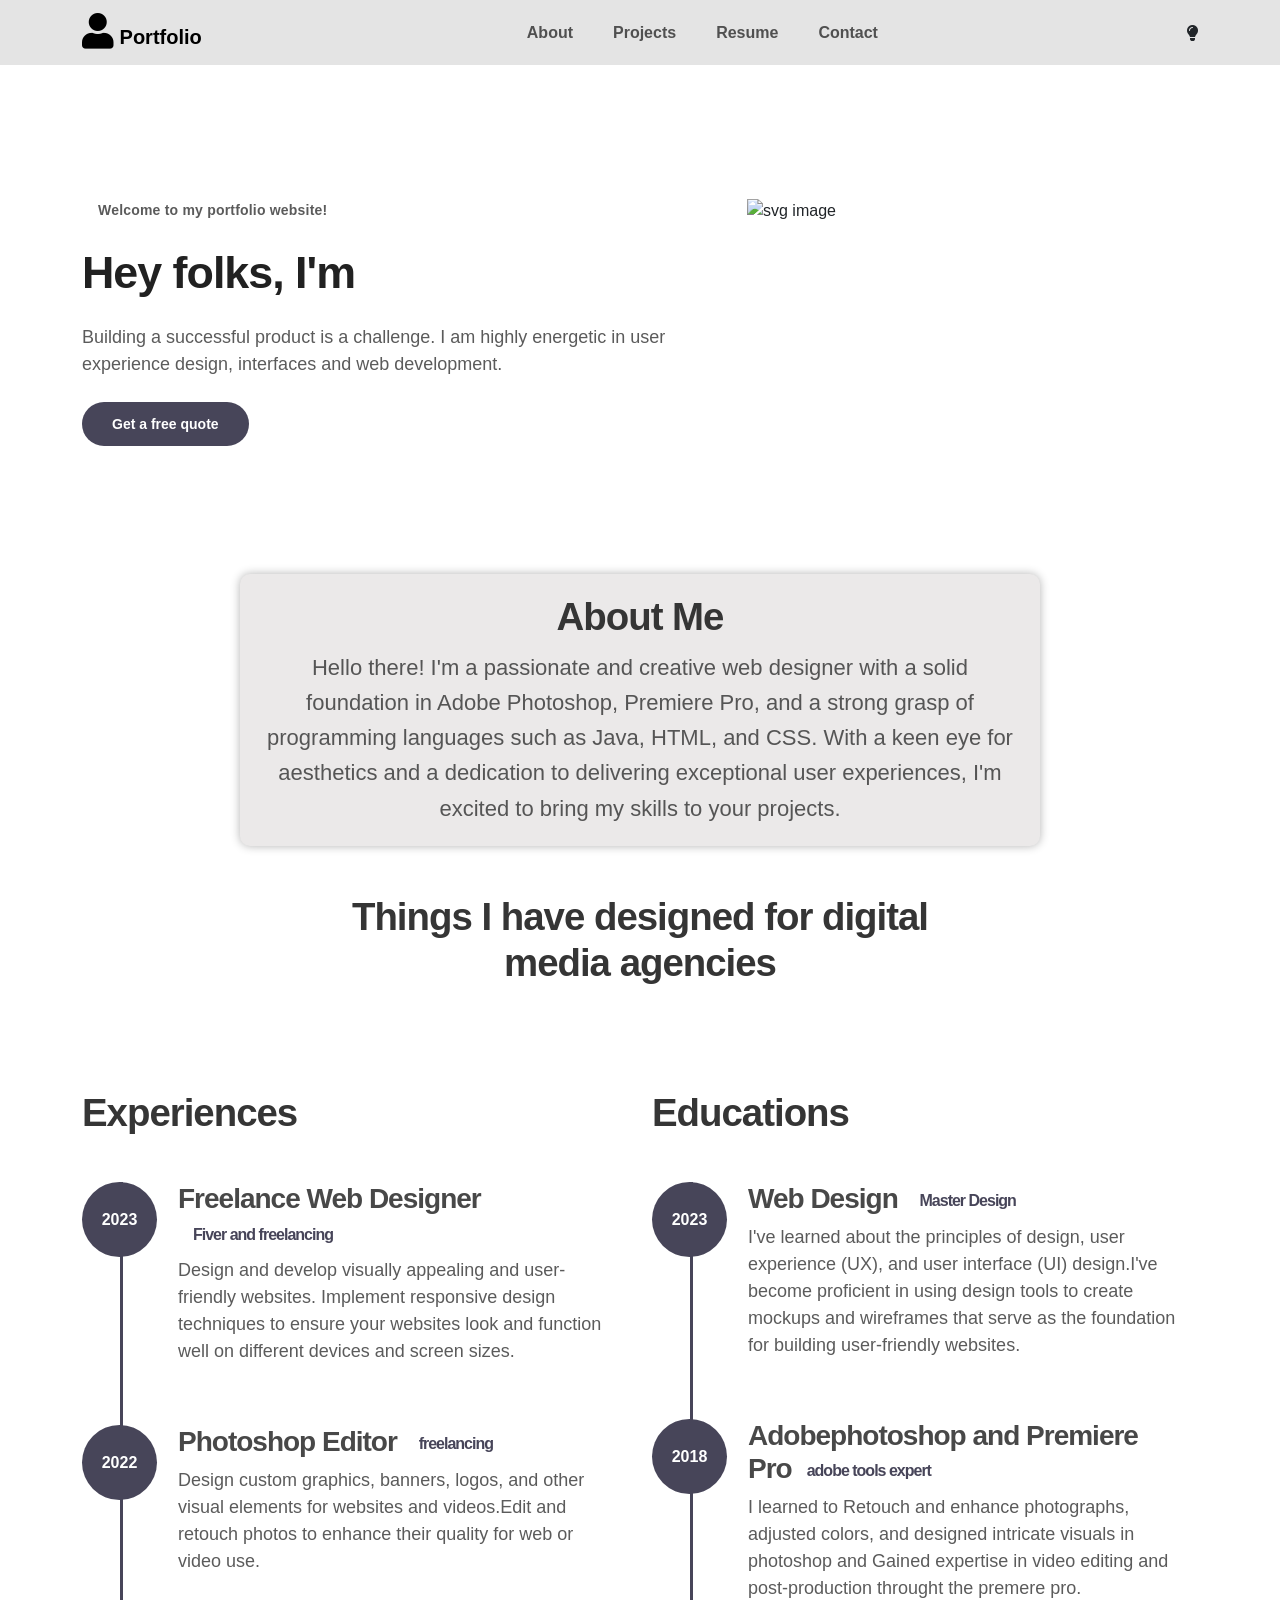
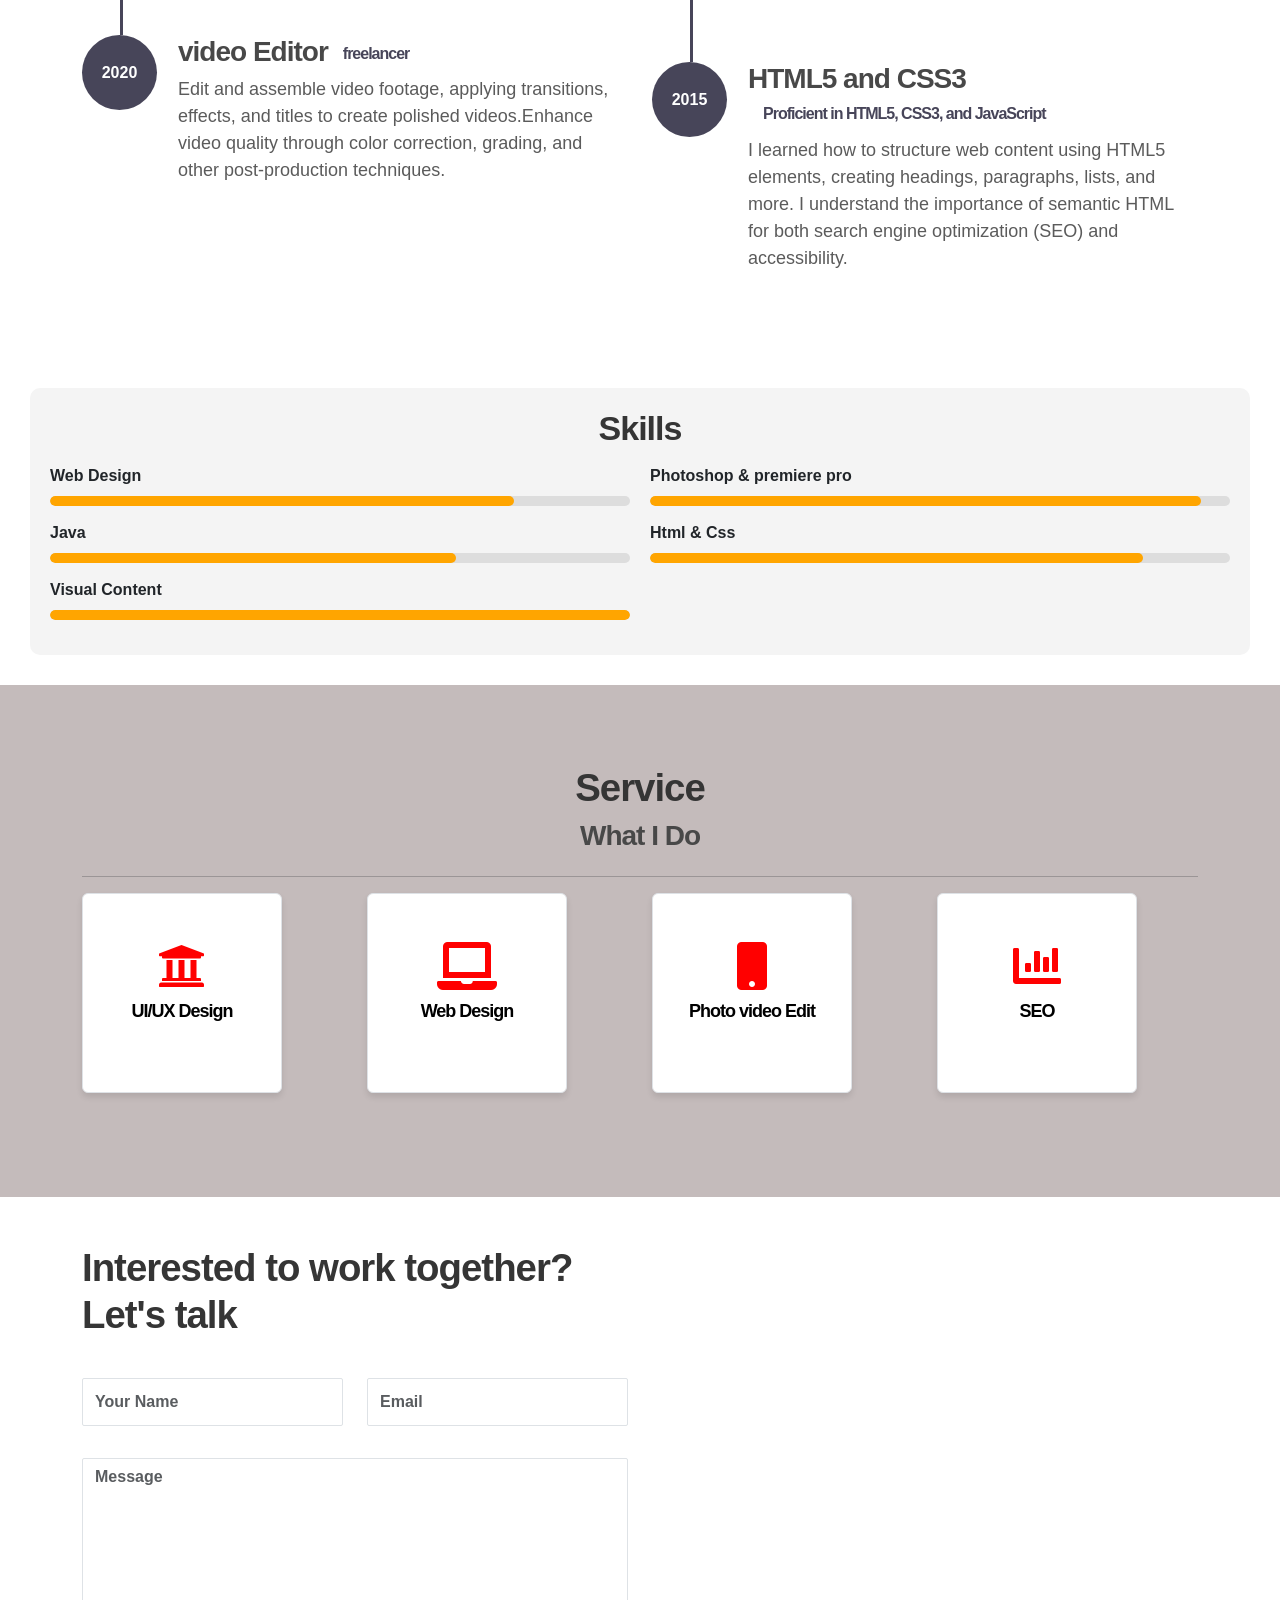
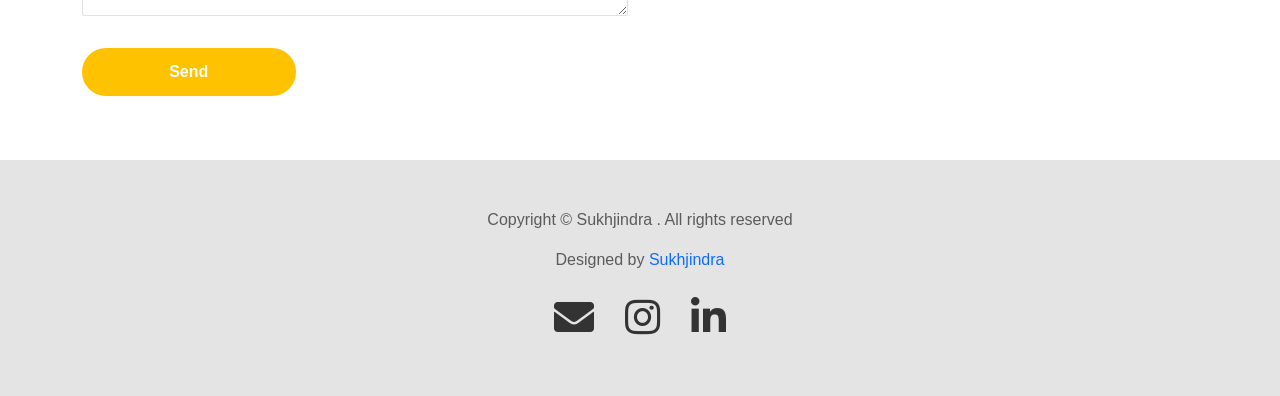
==== index.html @ 7b6224cc "Add files via upload" ====
<!doctype html>
<html lang="en">

<head>
  <meta charset="utf-8">
  <meta name="viewport" content="width=device-width, initial-scale=1, shrink-to-fit=no">
  <meta name="description" content="">
  <meta name="author" content="">

  <title>Portfolio</title>



  <link rel="stylesheet" href="owlcarousel/owl.carousel.min.css">
  <link rel="stylesheet" href="owlcarousel/owl.theme.default.min.css">
  <link rel="stylesheet" href="https://cdn.jsdelivr.net/npm/bootstrap@5.3.0/dist/css/bootstrap.min.css">
  <link rel="stylesheet" href="https://cdnjs.cloudflare.com/ajax/libs/font-awesome/4.7.0/css/font-awesome.min.css">
  <link rel="stylesheet" href="https://cdnjs.cloudflare.com/ajax/libs/font-awesome/5.15.3/css/all.min.css">
  <link rel="stylesheet" href="./css/style.css">
  <style>
    .icons {
      margin-top: 48px;
    }


    @media (max-width: 767px) {
      .nav-tabs {
        flex-direction: column;
      }

      .nav-tabs .nav-item {
        margin-bottom: 0.25rem;
      }

      .nav-tabs .nav-link {
        border: 1px solid transparent;
        border-radius: 0.25rem;
      }

      .nav-tabs .nav-link.active {
        border-color: #dee2e6 #dee2e6 #fff;
      }
    }

    .alert {
      text-align: center;
      background-color: #4CAF50;
      color: white;
      padding: 10px;
      border-radius: 5px;
      margin-top: 10px;
      display: none;
    }


    /*  */
  </style>

</head>

<body>

  <!-- MENU -->
  <nav class="navbar navbar-expand-sm navbar-light">
    <div class="container">
      <a class="navbar-brand" href="index.html"><i class="fa fa-user" style="font-size:36px"></i> Portfolio</a>

      <button class="navbar-toggler" type="button" data-toggle="collapse" data-target="#navbarNav"
        aria-controls="navbarNav" aria-expanded="false" aria-label="Toggle navigation">
        <span class="navbar-toggler-icon"></span>
        <span class="navbar-toggler-icon"></span>
        <span class="navbar-toggler-icon"></span>
      </button>

      <div class="collapse navbar-collapse" id="navbarNav">
        <ul class="navbar-nav mx-auto">
          <li class="nav-item">
            <a href="#about" class="nav-link"><span data-hover="About">About</span></a>
          </li>
          <li class="nav-item">
            <a href="#project" class="nav-link"><span data-hover="Projects">Projects</span></a>
          </li>
          <li class="nav-item">
            <a href="#resume" class="nav-link"><span data-hover="Resume">Resume</span></a>
          </li>
          <li class="nav-item">
            <a href="#contact" class="nav-link"><span data-hover="Contact">Contact</span></a>
          </li>
        </ul>

        <ul class="navbar-nav ml-lg-auto">
          <div class="ml-lg-4">
            <div class="color-mode d-lg-flex justify-content-center align-items-center">
              <i class="fas fa-lightbulb"></i>

            </div>
          </div>
        </ul>
      </div>
    </div>
  </nav>

  <!-- ABOUT -->
  <section class="about full-screen d-lg-flex justify-content-center align-items-center" id="about">
    <div class="container">
      <div class="row">

        <div class="col-lg-7 col-md-12 col-12 d-flex align-items-center">
          <div class="about-text">
            <small class="small-text">Welcome to <span class="mobile-block">my portfolio website!</span></small>
            <h1 class="animated animated-text">
              <span class="mr-2">Hey folks, I'm</span>
              <div class="animated-info">
                <span class="animated-item">SUKHJINDRA</span>
                <span class="animated-item">Web Designer</span>
                <span class="animated-item">UI Specialist</span>
              </div>
            </h1>

            <p>Building a successful product is a challenge. I am highly energetic in user experience design, interfaces
              and web development.</p>

            <div class="custom-btn-group mt-4">
              <!-- <a href="#" class="btn mr-lg-2 custom-btn"><i class='uil uil-file-alt'></i> Download Resume</a> -->
              <a href="#contact" class="btn custom-btn custom-btn-bg custom-btn-link">Get a free quote</a>
            </div>
          </div>
        </div>

        <div class="col-lg-5 col-md-12 col-12">
          <div class="about-image svg">
            <img src="images/undraw/IMG-1705-veed-remove-background.png" class="img-fluid" alt="svg image">
          </div>
        </div>

      </div>
    </div>
  </section>
  <!-- About Me -->

  <body>
    <div class="container-about">
      <div class="about-me">
        <h2>About Me</h2>
        <p>Hello there! I'm a passionate and creative web designer with a solid foundation in Adobe Photoshop, Premiere
          Pro, and a strong grasp of programming languages such as Java, HTML, and CSS. With a keen eye for aesthetics
          and
          a dedication to delivering exceptional user experiences, I'm excited to bring my skills to your projects.</p>
      </div>
    </div>
    <!-- PROJECTS -->
    <section class="project py-5" id="project">
      <div class="container">

        <div class="row">
          <div class="col-lg-11 text-center mx-auto col-12">

            <div class="col-lg-8 mx-auto">
              <h2>Things I have designed for digital media agencies</h2>
            </div>

            <div class="owl-carousel owl-theme">
              <div class="item">
                <div class="project-info">
                  <img src="images/project/project-image01.png" class="img-fluid" alt="project image">
                </div>
              </div>

              <div class="item">
                <div class="project-info">
                  <img src="images/project/project-image02.png" class="img-fluid" alt="project image">
                </div>
              </div>

              <div class="item">
                <div class="project-info">
                  <img src="images/project/project-image03.png" class="img-fluid" alt="project image">
                </div>
              </div>

              <div class="item">
                <div class="project-info">
                  <img src="images/project/project-image04.png" class="img-fluid" alt="project image">
                </div>
              </div>

              <div class="item">
                <div class="project-info">
                  <img src="images/project/project-image05.png" class="img-fluid" alt="project image">
                </div>
              </div>
            </div>

          </div>
        </div>
      </div>
    </section>

    <!-- FEATURES -->
    <section class="resume py-5 d-lg-flex justify-content-center align-items-center" id="resume">
      <div class="container">
        <div class="row">

          <div class="col-lg-6 col-12">
            <h2 class="mb-4">Experiences</h2>

            <div class="timeline">
              <div class="timeline-wrapper">
                <div class="timeline-yr">
                  <span>2023</span>
                </div>
                <div class="timeline-info">
                  <h3><span>Freelance Web Designer</span><small> Fiver and freelancing</small></h3>
                  <p> Design and develop visually appealing and user-friendly websites.
                    Implement responsive design techniques to ensure your websites look and function well on different
                    devices and screen sizes.</p>
                </div>
              </div>

              <div class="timeline-wrapper">
                <div class="timeline-yr">
                  <span>2022</span>
                </div>
                <div class="timeline-info">
                  <h3><span>Photoshop Editor</span> <small> freelancing </small></h3>
                  <p>Design custom graphics, banners, logos, and other visual elements for websites and videos.Edit and
                    retouch photos to enhance their quality for web or video use.</p>
                </div>
              </div>

              <div class="timeline-wrapper">
                <div class="timeline-yr">
                  <span>2020</span>
                </div>
                <div class="timeline-info">
                  <h3><span>video Editor</span><small>freelancer </small></h3>
                  <p>Edit and assemble video footage, applying transitions, effects, and titles to create polished
                    videos.Enhance video quality through color correction, grading, and other post-production
                    techniques.</p>
                </div>
              </div>



            </div>
          </div>

          <div class="col-lg-6 col-12">
            <h2 class="mb-4 mobile-mt-2">Educations</h2>

            <div class="timeline">
              <div class="timeline-wrapper">
                <div class="timeline-yr">
                  <span>2023</span>
                </div>
                <div class="timeline-info">
                  <h3><span>Web Design </span><small>Master Design</small></h3>
                  <p>I've learned about the principles of design, user experience (UX), and user interface (UI)
                    design.I've become proficient in using design tools to create mockups and wireframes that serve as
                    the foundation for building user-friendly websites.</p>
                </div>
              </div>

              <div class="timeline-wrapper">
                <div class="timeline-yr">
                  <span>2018</span>
                </div>
                <div class="timeline-info">
                  <h3><span>Adobephotoshop and Premiere Pro</span><small>adobe tools expert</small></h3>
                  <p>I learned to Retouch and enhance
                    photographs, adjusted colors, and designed intricate visuals in photoshop and Gained expertise in
                    video editing and post-production throught the premere pro.
                  </p>
                </div>
              </div>

              <div class="timeline-wrapper">
                <div class="timeline-yr">
                  <span>2015</span>
                </div>
                <div class="timeline-info">
                  <h3><span>HTML5 and CSS3</span><small>Proficient in HTML5, CSS3, and JavaScript</small></h3>
                  <p> I learned how to structure web content using HTML5 elements, creating headings, paragraphs,
                    lists, and more. I understand the importance of semantic HTML for both search engine optimization
                    (SEO) and accessibility.</p>
                </div>
              </div>

            </div>
          </div>

        </div>
      </div>
    </section>
    <!-- Skills -->
    <section class="skills-section">
      <h2>Skills</h2>
      <ul class="skills-list">
        <li>
          <span class="skill-title">Web Design</span>
          <div class="progress-bar">
            <div class="progress-fill" style="width: 80%;"></div>
          </div>
        </li>
        <li>
          <span class="skill-title">Photoshop & premiere pro</span>
          <div class="progress-bar">
            <div class="progress-fill" style="width: 95%;"></div>
          </div>
        </li>
        <li>
          <span class="skill-title">Java </span>
          <div class="progress-bar">
            <div class="progress-fill" style="width: 70%;"></div>
          </div>
        </li>
        <li>
          <span class="skill-title">Html & Css </span>
          <div class="progress-bar">
            <div class="progress-fill" style="width: 85%;"></div>
          </div>
        </li>
        <li>
          <span class="skill-title">Visual Content</span>
          <div class="progress-bar">
            <div class="progress-fill" style="width: 100%;"></div>
          </div>
        </li>
      </ul>
    </section>

    <!-- Tab things -->

    <section id="service" class="section">
      <div class="container text-center">
        <h2 class="subtitle">Service</h2>
        <h3 class="section-title mb-4">What I Do</h3>
        <hr style="font-weight: bold;">

        <div class="row">
          <div class="col-sm-6 col-md-3 mb-4">
            <div class="custom-card card border">
              <div class="card-body">
                <i class="fa fa-bank icons" style="font-size:48px;color:red"></i>
                <h5>UI/UX Design</h5>
              </div>
            </div>
          </div>
          <div class="col-sm-6 col-md-3 mb-4">
            <div class="custom-card card border">
              <div class="card-body">
                <i class="fa fa-laptop icons" style="font-size:48px;color:red"></i>
                <h5>Web Design</h5>
              </div>
            </div>
          </div>
          <div class="col-sm-6 col-md-3 mb-4">
            <div class="custom-card card border">
              <div class="card-body">
                <i class="fa fa-mobile icons" style="font-size:48px;color:red"></i>
                <h5>Photo video Edit</h5>
              </div>
            </div>
          </div>
          <div class="col-sm-6 col-md-3 mb-4">
            <div class="custom-card card border">
              <div class="card-body">
                <i class="fa fa-bar-chart icons" style="font-size:48px;color:red"></i>
                <h5>SEO</h5>
              </div>
            </div>
          </div>
        </div>
      </div>
    </section>
    <!-- CONTACT -->
    <section class="contact py-5" id="contact">
      <div class="container">
        <div class="row">



          <div class="col-lg-6 col-12">
            <div class="contact-form">
              <h2 class="mb-4">Interested to work together? Let's talk</h2>
              <form action="" method="get">
                <div class="row">
                  <div class="col-lg-6 col-12">
                    <input type="text" class="form-control" name="name" placeholder="Your Name" required>
                  </div>

                  <div class="col-lg-6 col-12">
                    <input type="email" class="form-control" name="email" placeholder="Email" required>
                  </div>

                  <div class="col-12">
                    <textarea name="message" rows="6" class="form-control" placeholder="Message" minlength="100"
                      required></textarea>
                  </div>

                  <div class="ml-lg-auto col-lg-5 col-12">
                    <input type="submit" class="form-control submit-btn" value="Send" id="SendButton">
                  </div>
                </div>
              </form>
            </div>
            <div class="col-12">
              <div class="alert" id="successAlert" style="display: none;">Your message has been sent successfully.</div>
            </div>
          </div>
    </section>

    <!-- FOOTER -->
    <footer class="footer py-5">
      <div class="container">
        <div class="row">

          <div class="col-lg-12 col-12">
            <p class="copyright-text text-center">Copyright &copy; Sukhjindra . All rights reserved</p>
            <p class="copyright-text text-center">Designed by <a rel="nofollow"
                href="https://www.instagram.com/am_sukhi_/">Sukhjindra</a></p>
          </div>
          <div class="social-icons text-center">
            <a href="mailto:sukhjindrasinghind89@gmail.com" target="_blank"><i class="fas fa-envelope"></i></a>
            <a href="https://www.instagram.com/your-instagram-link" target="_blank"><i class="fab fa-instagram"></i></a>
            <a href="https://www.linkedin.com/login" target="_blank"><i class="fab fa-linkedin-in"></i></a>
          </div>

        </div>
      </div>
    </footer>





    <script>
      const sendButton = document.getElementById('sendButton');
      const contactForm = document.getElementById('contactForm');
      const nameInput = document.getElementById('nameInput');
      const emailInput = document.getElementById('emailInput');
      const messageInput = document.getElementById('messageInput');

      sendButton.addEventListener('click', function (event) {
        if (!nameInput.value || !emailInput.value || !messageInput.value) {
          event.preventDefault(); // Prevent form submission
          alert('Please fill in all required fields.');
        } else {
          successAlert.style.display = 'block';
          alert('Your message has been sent successfully.');
        }
      });
    </script>

    <script src="js/popper.min.js"></script>
    <script src="https://cdnjs.cloudflare.com/ajax/libs/jquery/3.7.0/jquery.min.js"
      integrity="sha512-3gJwYpMe3QewGELv8k/BX9vcqhryRdzRMxVfq6ngyWXwo03GFEzjsUm8Q7RZcHPHksttq7/GFoxjCVUjkjvPdw=="
      crossorigin="anonymous" referrerpolicy="no-referrer"></script>
    <script src="https://cdnjs.cloudflare.com/ajax/libs/popper.js/1.16.0/umd/popper.min.js"></script>
    <script src="https://cdnjs.cloudflare.com/ajax/libs/bootstrap/5.3.1/js/bootstrap.min.js"
      integrity="sha512-fHY2UiQlipUq0dEabSM4s+phmn+bcxSYzXP4vAXItBvBHU7zAM/mkhCZjtBEIJexhOMzZbgFlPLuErlJF2b+0g=="
      crossorigin="anonymous" referrerpolicy="no-referrer"></script>
    <script src="js/Headroom.js"></script>

    <script src="js/jQuery.headroom.js"></script>
    <script src="js/owl.carousel.min.js"></script>
    <script src="https://cdnjs.cloudflare.com/ajax/libs/OwlCarousel2/2.3.4/owl.carousel.min.js"
      integrity="sha512-bPs7Ae6pVvhOSiIcyUClR7/q2OAsRiovw4vAkX+zJbw3ShAeeqezq50RIIcIURq7Oa20rW2n2q+fyXBNcU9lrw=="
      crossorigin="anonymous" referrerpolicy="no-referrer"></script>
    <script src="js/smoothscroll.js"></script>
    <script src="js/custom.js"></script>


    </script>
  </body>

</html>
---- css/style.css ----
body {
  font-family: "Maven Pro", sans-serif;
  padding-top: 70px;
}
.navbar {
  background-color: rgb(228, 228, 228);
}
.full-screen {
  padding: 8rem 0;
}

.small-text {
  color: #5b5b5b;
  font-size: 14px;
  font-weight: bold;
  padding: 8px 16px;
  border-radius: 50px;
  letter-spacing: 0.2px;
}

ul {
  margin: 0;
  padding: 0;
}
ul li {
  list-style: none;
}

a {
  font-weight: normal;
  text-decoration: none !important;
  transition: all 0.4s ease;
}
a:hover {
  color: #ffc200 !important;
}

.navbar-brand .uil {
  font-size: 40px;
}

p {
  font-size: 18px;
  font-weight: 300;
  line-height: 1.5;
  color: #5b5b5b;
}

h1,
h2,
h3,
h4,
h5,
h6 {
  font-weight: bold;
  letter-spacing: -1px;
}

h1 {
  color: #212121;
  font-size: 2.8em;
  margin: 24px 0;
}

h2 {
  color: #353535;
  font-size: 2.4em;
  font-weight: bold;
}

h3 {
  color: #484848;
}

h3,
b,
strong {
  font-weight: bold;
}

.custom-btn {
  background: #eee;
  color: #5b5b5b;
  font-weight: bold;
  border-radius: 50px;
  padding: 13px 29px;
  font-size: 14px;
  line-height: normal;
  overflow: hidden;
  transition: all 0.4s ease;
}
.custom-btn:hover {
  color: #ffc200;
}
.custom-btn.custom-btn-bg {
  background: #474559;
  color: #ffffff;
}
.custom-btn.custom-btn-bg:hover {
  background: #ffc200;
  color: #ffffff !important;
}

.animated {
  position: relative;
}

.animated-info {
  display: inline-block;
  vertical-align: top;
  margin-top: 5px;
  min-width: 260px;
  position: relative;
}

.animated-item {
  color: #ffc200;
}

.animated-item {
  font-size: 38px;
  line-height: inherit;
  display: block;
  opacity: 0;
  overflow: hidden;
  position: absolute;
  top: 0;
  right: 0;
  left: 0;
  animation: BottomTotop 6s linear infinite 0s;
}
.animated-item:nth-child(2n + 2) {
  animation-delay: 2s;
}
.animated-item:nth-child(3n + 3) {
  animation-delay: 4s;
}

@keyframes BottomTotop {
  0% {
    opacity: 0;
  }
  5% {
    opacity: 0;
    transform: translateY(5px);
  }
  10% {
    opacity: 1;
    transform: translateY(0px);
  }
  25% {
    opacity: 1;
    transform: translateY(0px);
  }
  30% {
    opacity: 0;
    transform: translateY(5px);
  }
  80% {
    opacity: 0;
  }
  100% {
    opacity: 0;
  }
}
.navbar {
  position: fixed;
  top: 0;
  right: 0;
  left: 0;
  z-index: 999999;
  will-change: transform;
  transition: transform 200ms linear;
}
.navbar[class*="-unpinned"] {
  transform: translate(0, -150%);
}
.navbar[class*="-pinned"] {
  transform: translate(0, 0);
}
.navbar[class*="headroom--not-top"] {
  background: #ffffff;
  border-bottom: 1px solid #f0f0f0;
  padding-top: 0;
  padding-bottom: 0;
}

.navbar-brand {
  font-weight: bold;
}

.navbar-expand-sm .navbar-nav .nav-link {
  padding: 0 20px;
}

.nav-link {
  font-weight: bold;
  font-size: 16px;
  overflow: hidden;
}
.nav-link span {
  position: relative;
  display: inline-block;
  transition: transform 0.3s;
}
.nav-link span:before {
  position: absolute;
  top: 100%;
  content: attr(data-hover);
  transform: translate3d(0, 0, 0);
}

.navbar-light .navbar-nav .nav-link:focus,
.navbar-light .navbar-nav .nav-link:hover {
  color: #ffc200;
  font-weight: bold;
}
.navbar-light .navbar-nav .nav-link:focus span,
.navbar-light .navbar-nav .nav-link:hover span {
  transform: translateY(-100%);
}

.navbar-light .navbar-toggler-icon {
  background: none;
}

.navbar-toggler {
  border: 0;
  padding: 0;
  width: 32px;
  height: 32px;
  line-height: 32px;
  outline: none;
  cursor: pointer;
  margin-right: 10px;
}
.navbar-toggler:focus {
  outline: none;
}
.navbar-toggler[aria-expanded="true"] .navbar-toggler-icon:first-child {
  transform: rotate(45deg);
  top: 6px;
}
.navbar-toggler[aria-expanded="true"] .navbar-toggler-icon:nth-child(2) {
  display: none;
}
.navbar-toggler[aria-expanded="true"] .navbar-toggler-icon:last-child {
  transform: rotate(-45deg);
  bottom: 1px;
}
.navbar-toggler .navbar-toggler-icon {
  background: #212121;
  display: block;
  width: 100%;
  height: 2px;
  margin: 5px 0;
  transition: all 0.4s ease;
  position: relative;
}

.copyright-text {
  font-size: 16px;
  font-weight: normal;
  display: block;
}

.color-mode {
  font-weight: bold;
  cursor: pointer;
}

.color-mode-icon {
  position: relative;
  right: 6px;
}
.color-mode-icon:after {
  font-family: "unicons";
  content: "\ea9f";
  font-size: 30px;
  font-weight: 300;
  font-style: normal;
}
.color-mode-icon.active:after {
  font-family: "unicons";
  content: "\eb65";
  font-size: 30px;
  color: #ffffff;
}

.dark-mode {
  background: #0c0c0d;
}
.dark-mode .navbar-light .navbar-nav .nav-link {
  color: rgba(255, 255, 255, 0.8);
}
.dark-mode .navbar-light .navbar-nav .nav-link:hover {
  color: #ffc200;
}
.dark-mode .navbar[class*="headroom--not-top"] {
  background: #0c0c0d;
  border-bottom: 1px solid #1f1f1f;
}
.dark-mode .small-text {
  background: #0d0c15;
  color: #ffffff;
}
.dark-mode .feature-card .uil,
.dark-mode .navbar-light .navbar-brand,
.dark-mode h1,
.dark-mode h2,
.dark-mode h3,
.dark-mode h4,
.dark-mode h5,
.dark-mode h6,
.dark-mode .color-mode {
  color: #ffffff;
}
.dark-mode .owl-carousel .owl-nav button.owl-next,
.dark-mode .owl-carousel .owl-nav button.owl-prev,
.dark-mode .owl-carousel button.owl-dot {
  color: #ffffff;
}

.timeline-wrapper {
  position: relative;
  padding: 22px 0;
}
.timeline-wrapper:last-child:before {
  height: 0;
}
.timeline-wrapper:before {
  content: "";
  background: #474559;
  width: 3px;
  height: 100%;
  position: absolute;
  left: 38px;
}

.timeline-yr {
  background: #474559;
  border-radius: 100%;
  position: absolute;
  width: 75px;
  height: 75px;
  line-height: 75px;
  text-align: center;
}
.timeline-yr:hover {
  background-color: rgb(233, 151, 0);
  transition: opacity 0.3s ease-in-out;
}
.timeline-yr span {
  color: #ffffff;
  font-size: 16px;
  font-weight: bold;
  display: block;
  line-height: 75px;
}

.timeline-info {
  display: inline-block;
  vertical-align: top;
  max-width: 432px;
  margin-left: 6em;
}
.timeline-info small {
  color: #474559;
  font-size: 16px;
  font-weight: bold;
  display: inline-block;
  vertical-align: middle;
  margin-left: 15px;
}

.owl-carousel .owl-nav span {
  display: none;
}
.owl-carousel .owl-nav .owl-prev:before,
.owl-carousel .owl-nav .owl-next:before {
  background: none;
  padding: 0;
  display: block;
  position: absolute;
  top: 50%;
  transform: translate(0, -50%);
  font-family: "unicons";
  font-size: 100px;
  line-height: normal;
}
.owl-carousel .owl-nav .owl-prev:before {
  content: "\e833";
  left: -45px;
}
.owl-carousel .owl-nav .owl-next:before {
  content: "\e836";
  right: -45px;
}

.owl-theme .owl-nav [class*="owl-"] {
  background: none;
  border-radius: 0;
  margin: 0;
  padding: 0;
  font-size: inherit;
}
.owl-theme .owl-nav [class*="owl-"]:hover {
  color: #ffc200;
}
.owl-theme .owl-dots .owl-dot {
  outline: none;
}
.owl-theme .owl-dots .owl-dot span {
  width: 8px;
  height: 8px;
}
.owl-theme .owl-dots .owl-dot.active span,
.owl-theme .owl-dots .owl-dot:hover span {
  background: #5b5b5b;
}

.google-map iframe {
  width: 100%;
}

.contact-form {
  position: relative;
}
.container-about {
  display: flex;
  justify-content: center;
  align-items: center;
  height: 100%;
}

.about-me {
  background-color: rgb(235, 233, 233);
  padding: 20px;
  border-radius: 10px;
  box-shadow: 0 0 10px rgba(0, 0, 0, 0.3);
  transition: transform 0.3s, box-shadow 0.3s;
  position: relative;
  text-align: center;
  max-width: 800px;
  width: 100%;
  box-sizing: border-box;
}

.about-me h2 {
  margin-top: 0;
}

.about-me p {
  margin: 10px 0 0;
  font-size: 22px;
  line-height: 1.6;
  color: #555;
}

.about-me:hover {
  transform: translateZ(10px);
  box-shadow: 0 0 20px rgba(0, 0, 0, 0.5);
}
.contact-form .form-control {
  background: transparent;
  border-radius: 2px;
  outline: none;
  box-shadow: none;
  font-weight: bold;
  margin: 16px 0;
}
.contact-form .form-control:not(textarea) {
  height: 48px;
}
.contact-form .form-control:hover,
.contact-form .form-control:focus {
  border-color: #ffc200;
}
.contact-form .submit-btn {
  background: #ffc200;
  border-radius: 50px;
  color: #ffffff;
  font-weight: bold;
  border: 0;
  cursor: pointer;
  transition: all 0.4s ease;
}
.contact-form .submit-btn:hover {
  background: #474559;
}

.contact-info {
  background: #474559;
  border-radius: 0 0 3px 3px;
  position: relative;
  bottom: 8px;
}
.contact-info p,
.contact-info a {
  color: #f7f3f3;
}

.social-links .uil {
  color: #f7f3f3;
  font-size: 20px;
  display: block;
  margin: 5px 0;
}
.social-links .uil:hover {
  color: #ffc200;
}

@media (min-width: 1270px) {
  .owl-theme .owl-dots {
    position: relative;
    bottom: 50px;
  }
}
@media (max-width: 991px) {
  .full-screen {
    padding-bottom: 4rem;
  }

  .color-mode {
    display: none;
  }

  .about-image {
    margin-top: 4em;
  }

  .mobile-mt-2,
  .contact-form {
    margin-top: 2em;
  }

  .contact-info {
    padding: 0 2rem;
  }
}
@media (max-width: 767px) {
  h1 {
    font-size: 2.4em;
  }

  h2 {
    font-size: 2em;
  }

  .animated-item {
    font-size: 28px;
  }

  .navbar-collapse {
    background: #ffffff;
    text-align: center;
    padding-bottom: 20px;
  }

  .navbar-expand-sm .navbar-nav .nav-link {
    padding: 3px 20px;
  }
}
@media (max-width: 580px) {
  .animated-info {
    min-width: 200px;
  }
  .animated-item {
    font-size: 30px;
  }

  .custom-btn-group {
    text-align: center;
  }

  .custom-btn {
    display: block;
    margin: 10px 0;
  }

  .owl-theme .owl-nav {
    display: none;
  }

  .timeline-info small {
    display: block;
    margin: 10px 0 0 0;
  }
}
@media (max-width: 320px) {
  .animated-text {
    margin-top: 0;
  }

  .about-text {
    text-align: center;
  }

  .full-screen {
    padding: 4rem 0;
  }

  .mobile-block {
    display: block;
  }

  .contact-info {
    flex-direction: column;
  }

  .social-links li {
    display: inline-block;
    vertical-align: top;
  }
}

/* Skills
 */
.skills-section {
  background-color: #f4f4f4;
  padding: 20px;
  border-radius: 10px;
  margin: 30px;
}

.skills-section h2 {
  font-size: 34px;
  margin-bottom: 15px;
  text-align: center;
}

.skills-list {
  list-style: none;
  font-size: 16px;
  line-height: 1.5;
  display: flex;
  flex-wrap: wrap;
  justify-content: space-between;
}

.skills-list li {
  width: calc(50% - 10px);

  margin-bottom: 15px;
}

.skill-item {
  padding: 10px;
  border: 1px solid #ddd;
  border-radius: 5px;
  transition: background-color 0.3s;
}

.skill-title {
  display: block;
  font-weight: bold;
  margin-bottom: 8px;
}

.progress-bar {
  width: 100%;
  height: 10px;
  background-color: #ddd;
  position: relative;
  border-radius: 5px;
  overflow: hidden;
}

.progress-fill {
  position: absolute;
  height: 100%;
  width: 0;
  background-color: orange;
  border-radius: 5px;
  transition: width 0.3s, box-shadow 0.3s;
}

.skill-item:hover {
  background-color: #f8f8f8;
}

.skill-item:hover .progress-fill {
  width: 100%;
  box-shadow: 0 0 10px rgba(255, 165, 0, 0.6);
}

/*  services*/
#service {
  background-color: #c4bbbb;
  padding: 80px 0;
}

.custom-card {
  width: 200px;
  height: 200px;
  display: flex;
  align-items: center;
  justify-content: center;
  background-color: #ffffff;
  border: 1px solid #eaeaea;
  box-shadow: 0 4px 6px rgba(0, 0, 0, 0.1);
  transition: transform 0.3s, background-color 0.3s, box-shadow 0.3s;
}

.custom-card:hover {
  transform: translateY(-5px);
  background-color: #ff8c00; /* Orange background color on hover */
  box-shadow: 0 8px 12px rgba(0, 0, 0, 0.2);
}

.card-body {
  padding: 0;
  text-align: center;
}

.icon {
  font-size: 36px;
  color: black;
  margin: 0;
}

h5 {
  font-size: 18px;
  font-weight: bold;
  color: black;
  margin-top: 10px;
}

.social-icons {
  margin-top: 0px;
  font-size: 40px;
}

.social-icons a {
  display: inline-block;
  margin: 0 10px;
  font-size: 40px;
  color: #333;
  transition: color 0.3s ease-in-out;
}

.social-icons a:hover {
  color: #007bff;
}

@media (max-width: 768px) {
  .col-sm-6 {
    flex-basis: 50%;
    max-width: 50%;
  }
}

.owl-theme .owl-dots,
.owl-theme .owl-nav {
  text-align: center;
  -webkit-tap-highlight-color: transparent;
}
.owl-theme .owl-nav {
  margin-top: 10px;
}
.owl-theme .owl-nav [class*="owl-"] {
  color: #fff;
  font-size: 14px;
  margin: 5px;
  padding: 4px 7px;
  background: #d6d6d6;
  display: inline-block;
  cursor: pointer;
  border-radius: 3px;
}
.owl-theme .owl-nav [class*="owl-"]:hover {
  background: #869791;
  color: #fff;
  text-decoration: none;
}
.owl-theme .owl-nav .disabled {
  opacity: 0.5;
  cursor: default;
}
.owl-theme .owl-nav.disabled + .owl-dots {
  margin-top: 10px;
}
.owl-theme .owl-dots .owl-dot {
  display: inline-block;
  zoom: 1;
}
.owl-theme .owl-dots .owl-dot span {
  width: 10px;
  height: 10px;
  margin: 5px 7px;
  background: #d6d6d6;
  display: block;
  -webkit-backface-visibility: visible;
  transition: opacity 0.2s ease;
  border-radius: 30px;
}
.owl-theme .owl-dots .owl-dot.active span,
.owl-theme .owl-dots .owl-dot:hover span {
  background: #869791;
}

.owl-carousel,
.owl-carousel .owl-item {
  -webkit-tap-highlight-color: transparent;
  position: relative;
}
.owl-carousel {
  display: none;
  width: 100%;
  z-index: 1;
}
.owl-carousel .owl-stage {
  position: relative;
  -ms-touch-action: pan-Y;
  touch-action: manipulation;
  -moz-backface-visibility: hidden;
}
.owl-carousel .owl-stage:after {
  content: ".";
  display: block;
  clear: both;
  visibility: hidden;
  line-height: 0;
  height: 0;
}
.owl-carousel .owl-stage-outer {
  position: relative;
  overflow: hidden;
  -webkit-transform: translate3d(0, 0, 0);
}
.owl-carousel .owl-item,
.owl-carousel .owl-wrapper {
  -webkit-backface-visibility: hidden;
  -moz-backface-visibility: hidden;
  -ms-backface-visibility: hidden;
  -webkit-transform: translate3d(0, 0, 0);
  -moz-transform: translate3d(0, 0, 0);
  -ms-transform: translate3d(0, 0, 0);
}
.owl-carousel .owl-item {
  min-height: 1px;
  float: left;
  -webkit-backface-visibility: hidden;
  -webkit-touch-callout: none;
}
.owl-carousel .owl-item img {
  display: block;
  width: 100%;
}
.owl-carousel .owl-dots.disabled,
.owl-carousel .owl-nav.disabled {
  display: none;
}
.no-js .owl-carousel,
.owl-carousel.owl-loaded {
  display: block;
}
.owl-carousel .owl-dot,
.owl-carousel .owl-nav .owl-next,
.owl-carousel .owl-nav .owl-prev {
  cursor: pointer;
  -webkit-user-select: none;
  -khtml-user-select: none;
  -moz-user-select: none;
  -ms-user-select: none;
  user-select: none;
}
.owl-carousel .owl-nav button.owl-next,
.owl-carousel .owl-nav button.owl-prev,
.owl-carousel button.owl-dot {
  background: 0 0;
  color: inherit;
  border: none;
  padding: 0 !important;
  font: inherit;
}
.owl-carousel.owl-loading {
  opacity: 0;
  display: block;
}
.owl-carousel.owl-hidden {
  opacity: 0;
}
.owl-carousel.owl-refresh .owl-item {
  visibility: hidden;
}
.owl-carousel.owl-drag .owl-item {
  -ms-touch-action: pan-y;
  touch-action: pan-y;
  -webkit-user-select: none;
  -moz-user-select: none;
  -ms-user-select: none;
  user-select: none;
}
.owl-carousel.owl-grab {
  cursor: move;
  cursor: grab;
}
.owl-carousel.owl-rtl {
  direction: rtl;
}
.owl-carousel.owl-rtl .owl-item {
  float: right;
}
.owl-carousel .animated {
  animation-duration: 1s;
  animation-fill-mode: both;
}
.owl-carousel .owl-animated-in {
  z-index: 0;
}
.owl-carousel .owl-animated-out {
  z-index: 1;
}
.owl-carousel .fadeOut {
  animation-name: fadeOut;
}
@keyframes fadeOut {
  0% {
    opacity: 1;
  }
  100% {
    opacity: 0;
  }
}
.owl-height {
  transition: height 0.5s ease-in-out;
}
.owl-carousel .owl-item .owl-lazy {
  opacity: 0;
  transition: opacity 0.4s ease;
}
.owl-carousel .owl-item .owl-lazy:not([src]),
.owl-carousel .owl-item .owl-lazy[src^=""] {
  max-height: 0;
}
.owl-carousel .owl-item img.owl-lazy {
  transform-style: preserve-3d;
}
.owl-carousel .owl-video-wrapper {
  position: relative;
  height: 100%;
  background: #000;
}
.owl-carousel .owl-video-play-icon {
  position: absolute;
  height: 80px;
  width: 80px;
  left: 50%;
  top: 50%;
  margin-left: -40px;
  margin-top: -40px;
  background: url(owl.video.play.png) no-repeat;
  cursor: pointer;
  z-index: 1;
  -webkit-backface-visibility: hidden;
  transition: transform 0.1s ease;
}
.owl-carousel .owl-video-play-icon:hover {
  -ms-transform: scale(1.3, 1.3);
  transform: scale(1.3, 1.3);
}
.owl-carousel .owl-video-playing .owl-video-play-icon,
.owl-carousel .owl-video-playing .owl-video-tn {
  display: none;
}
.owl-carousel .owl-video-tn {
  opacity: 0;
  height: 100%;
  background-position: center center;
  background-repeat: no-repeat;
  background-size: contain;
  transition: opacity 0.4s ease;
}
.owl-carousel .owl-video-frame {
  position: relative;
  z-index: 1;
  height: 100%;
  width: 100%;
}

.footer {
  background-color: rgb(228, 228, 228);
}
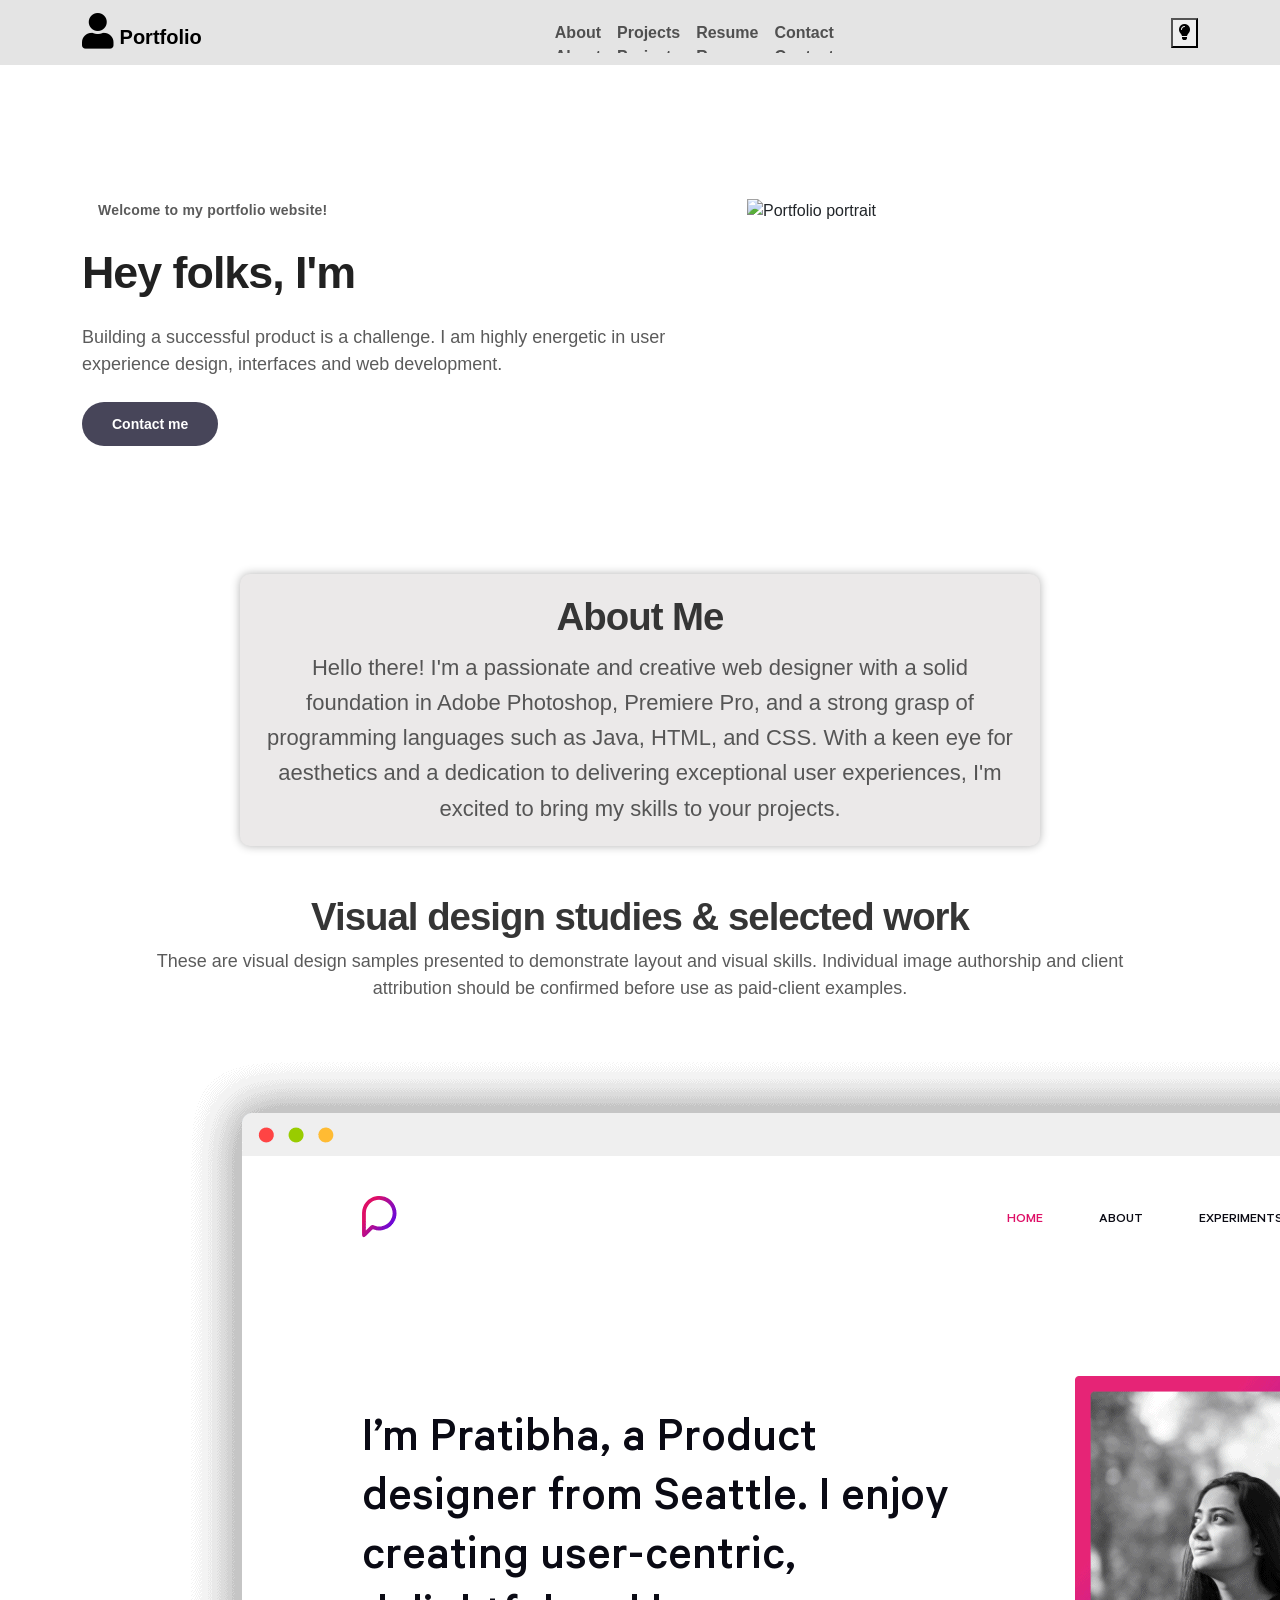
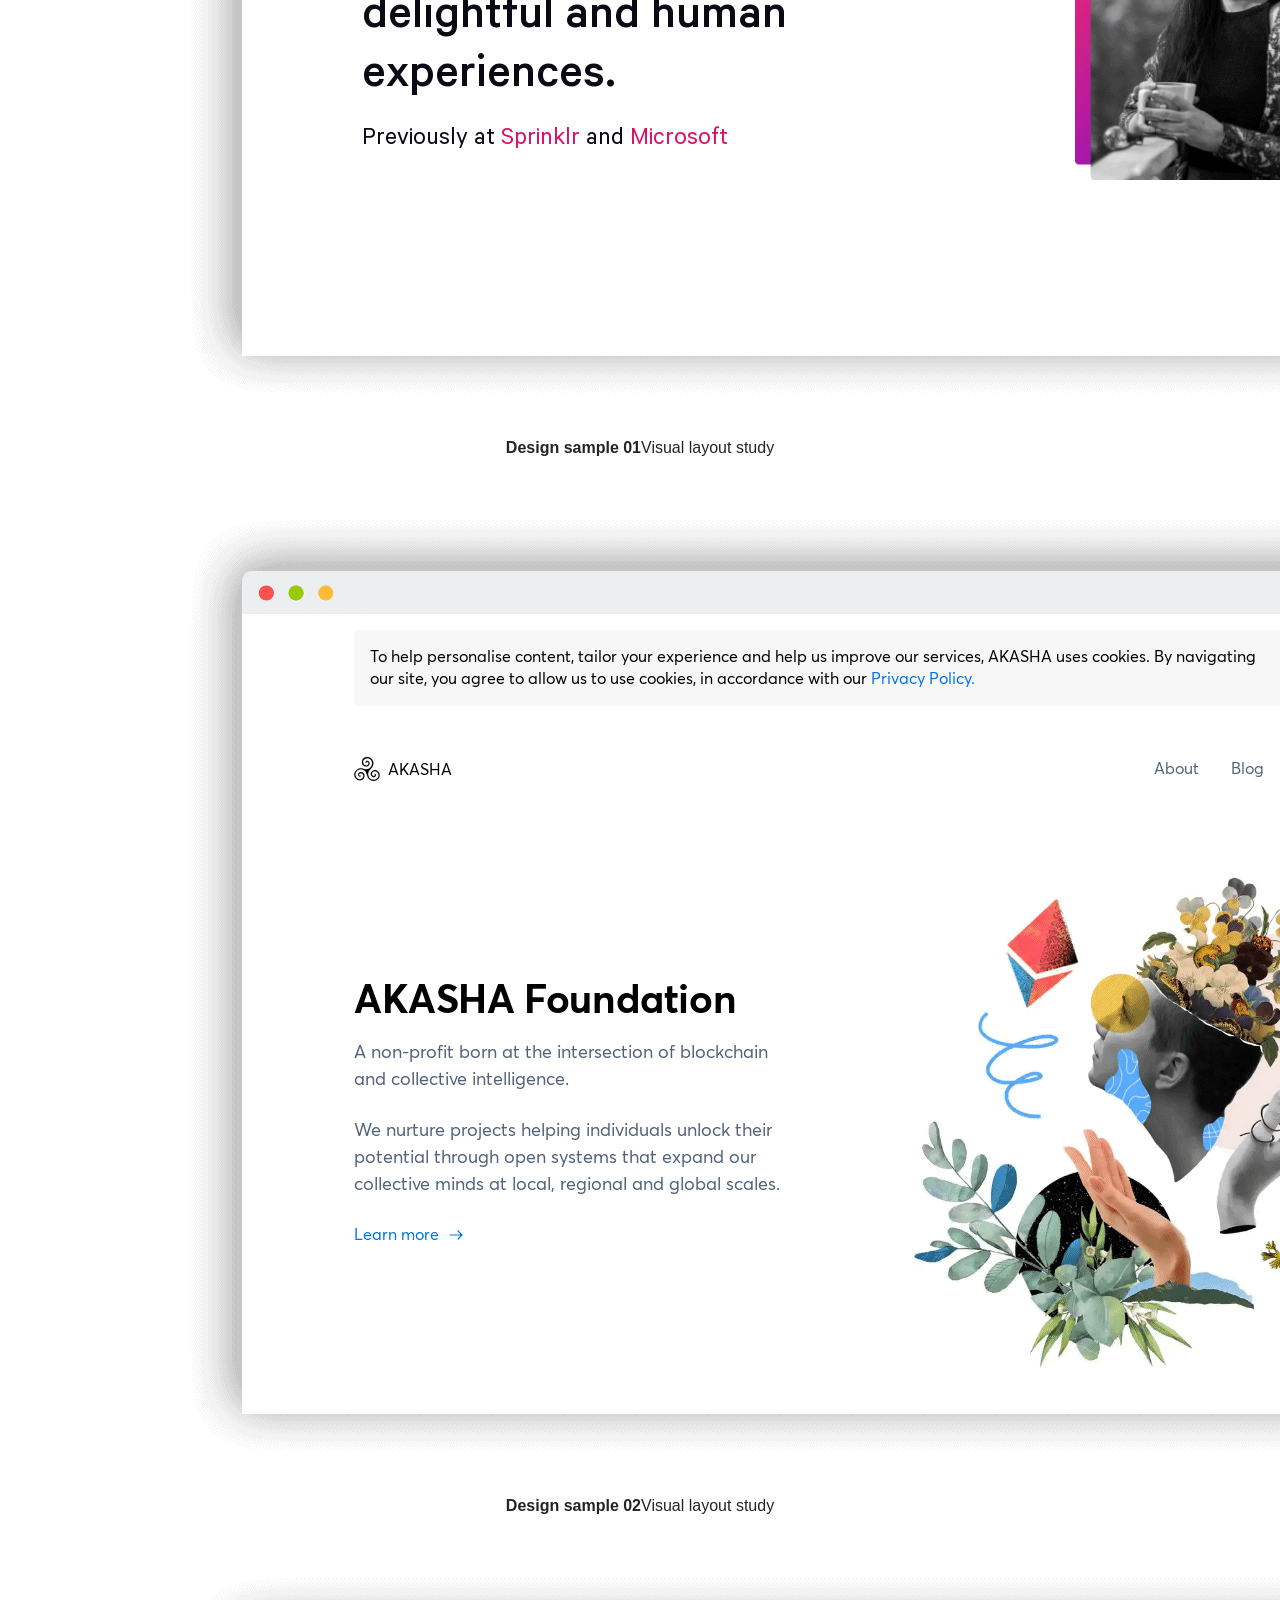
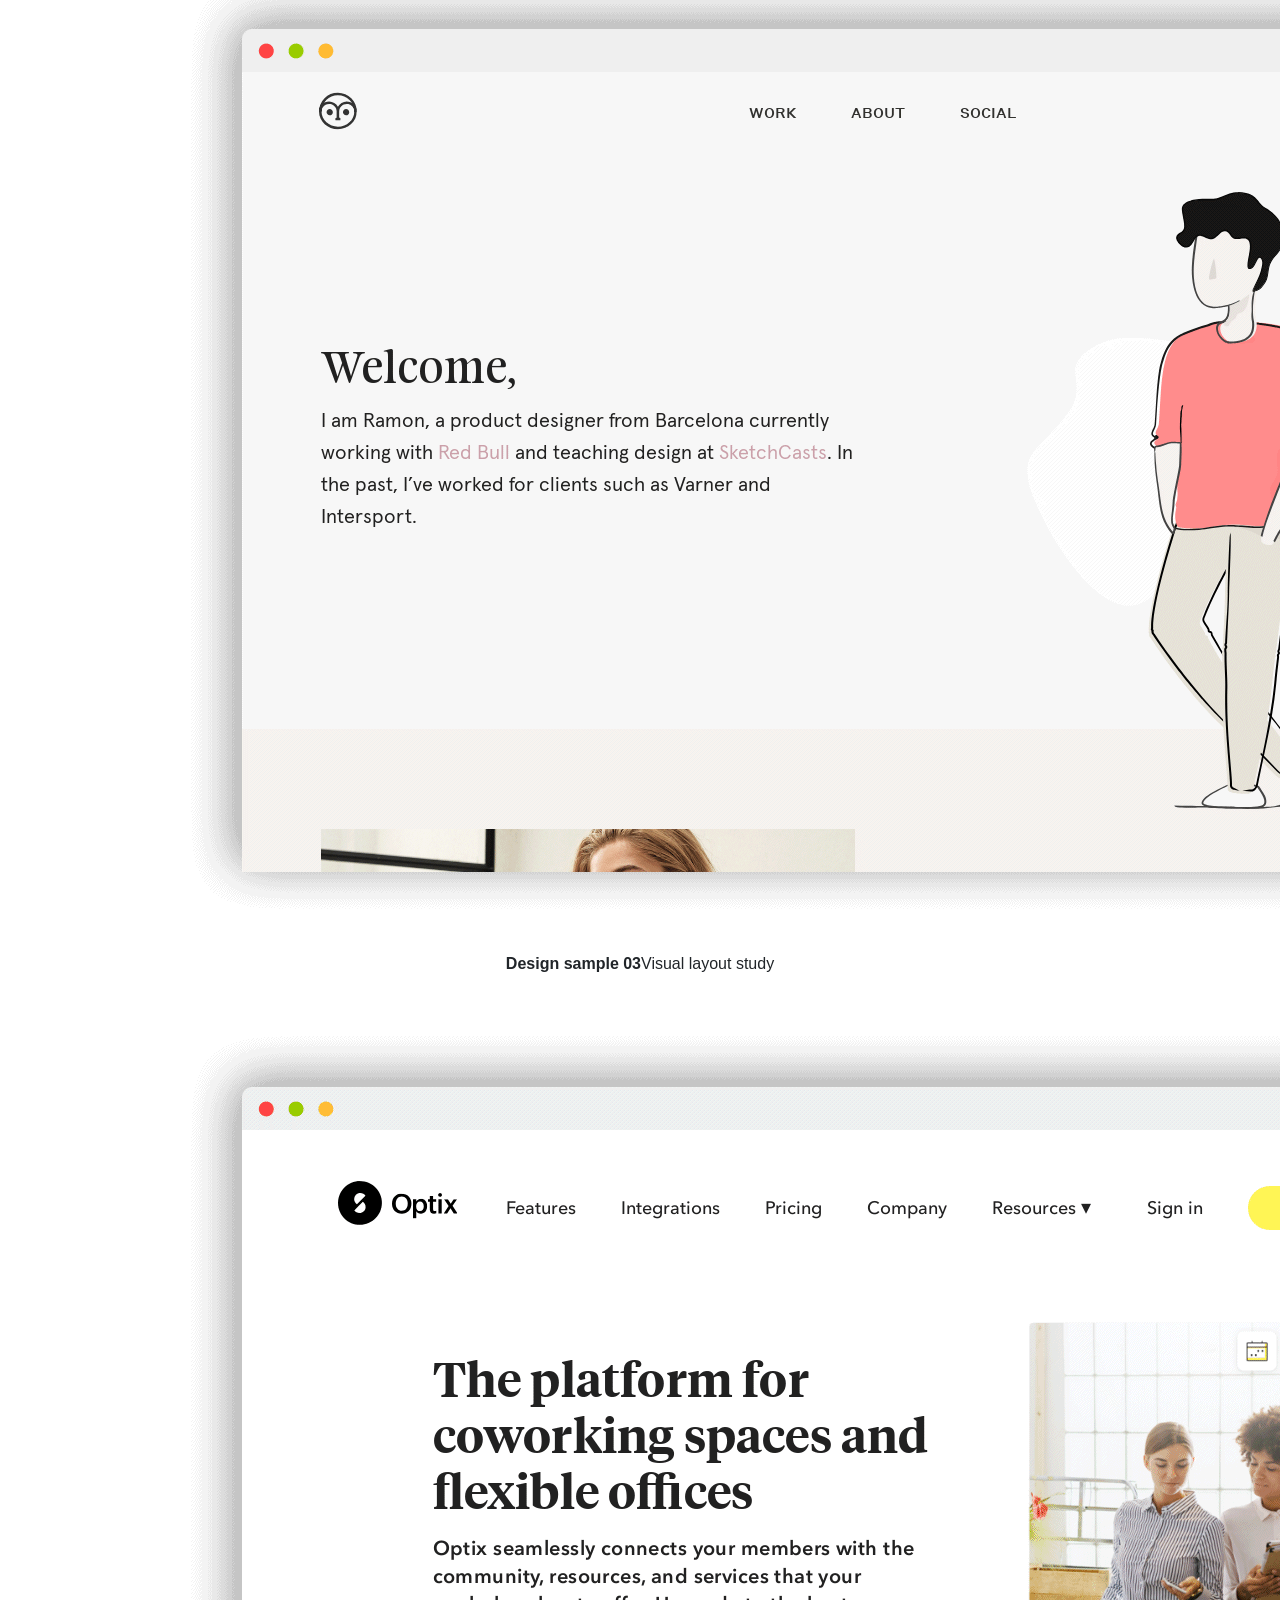
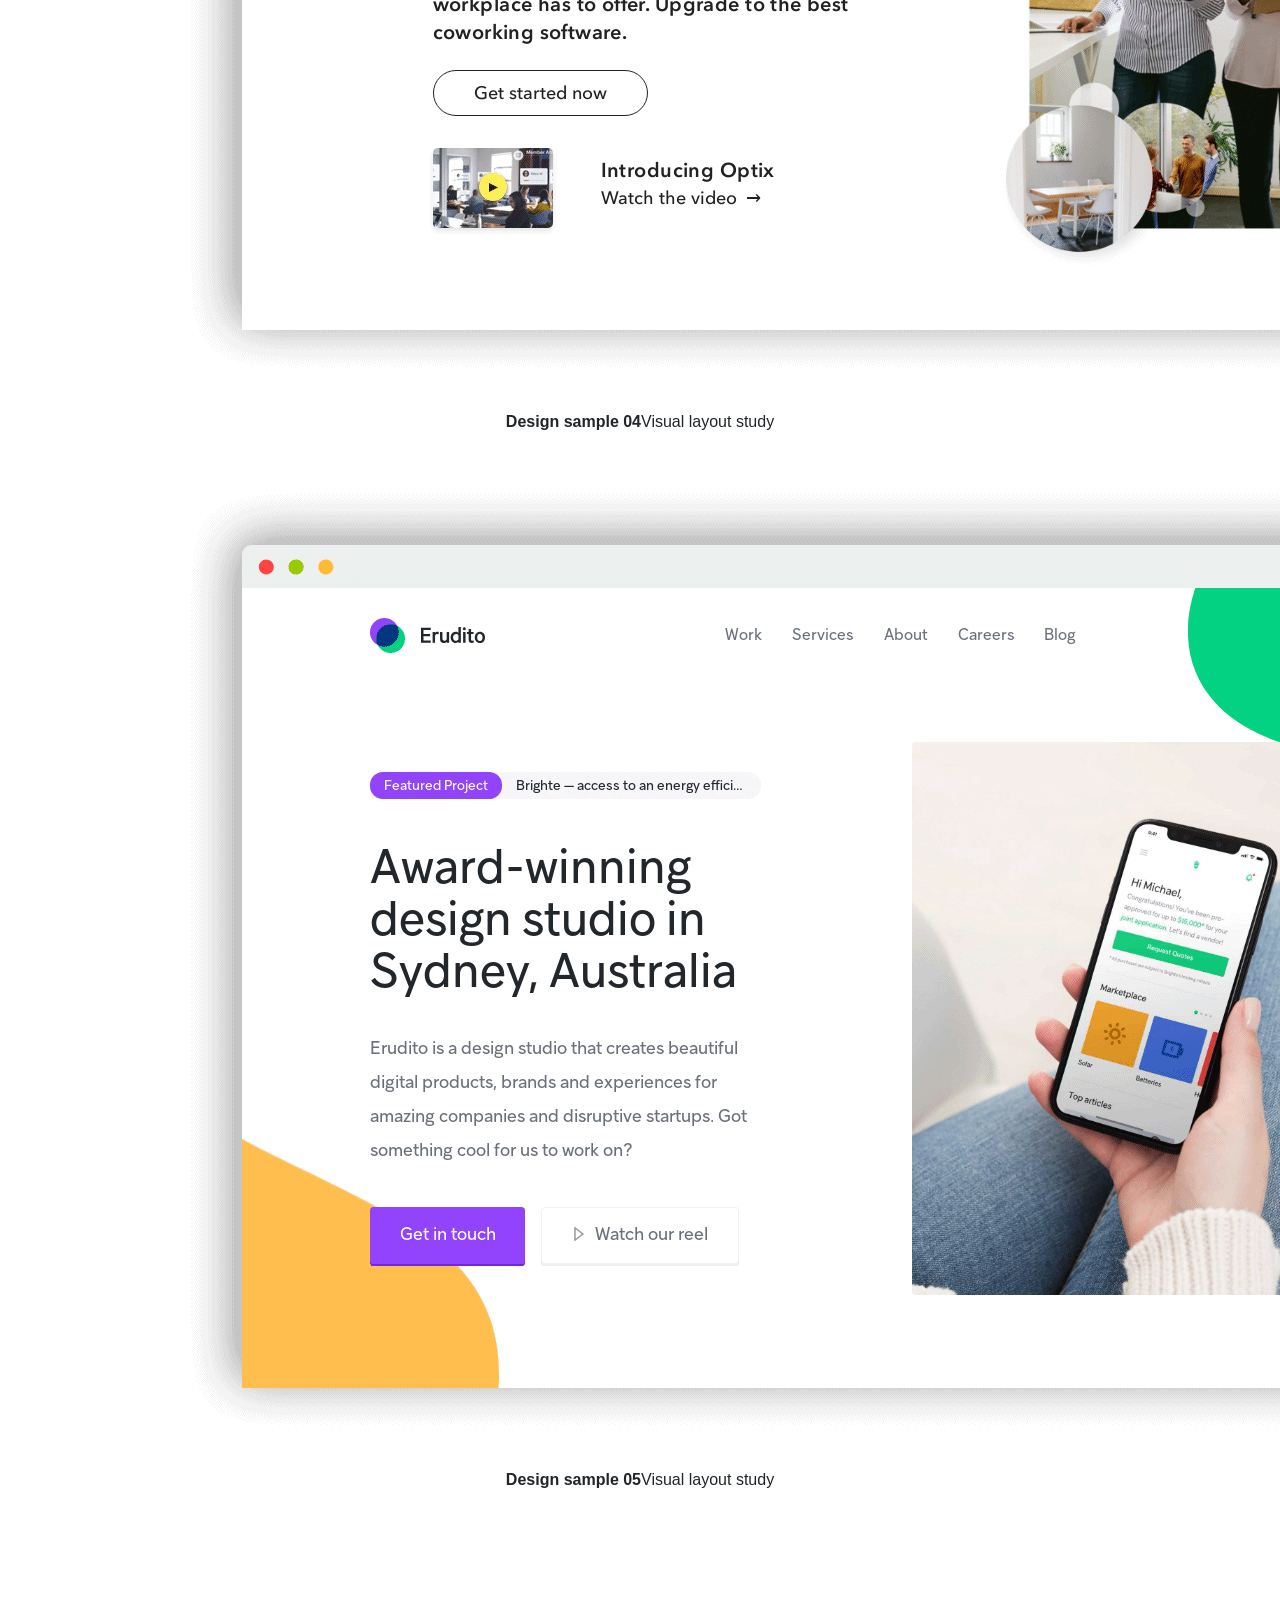
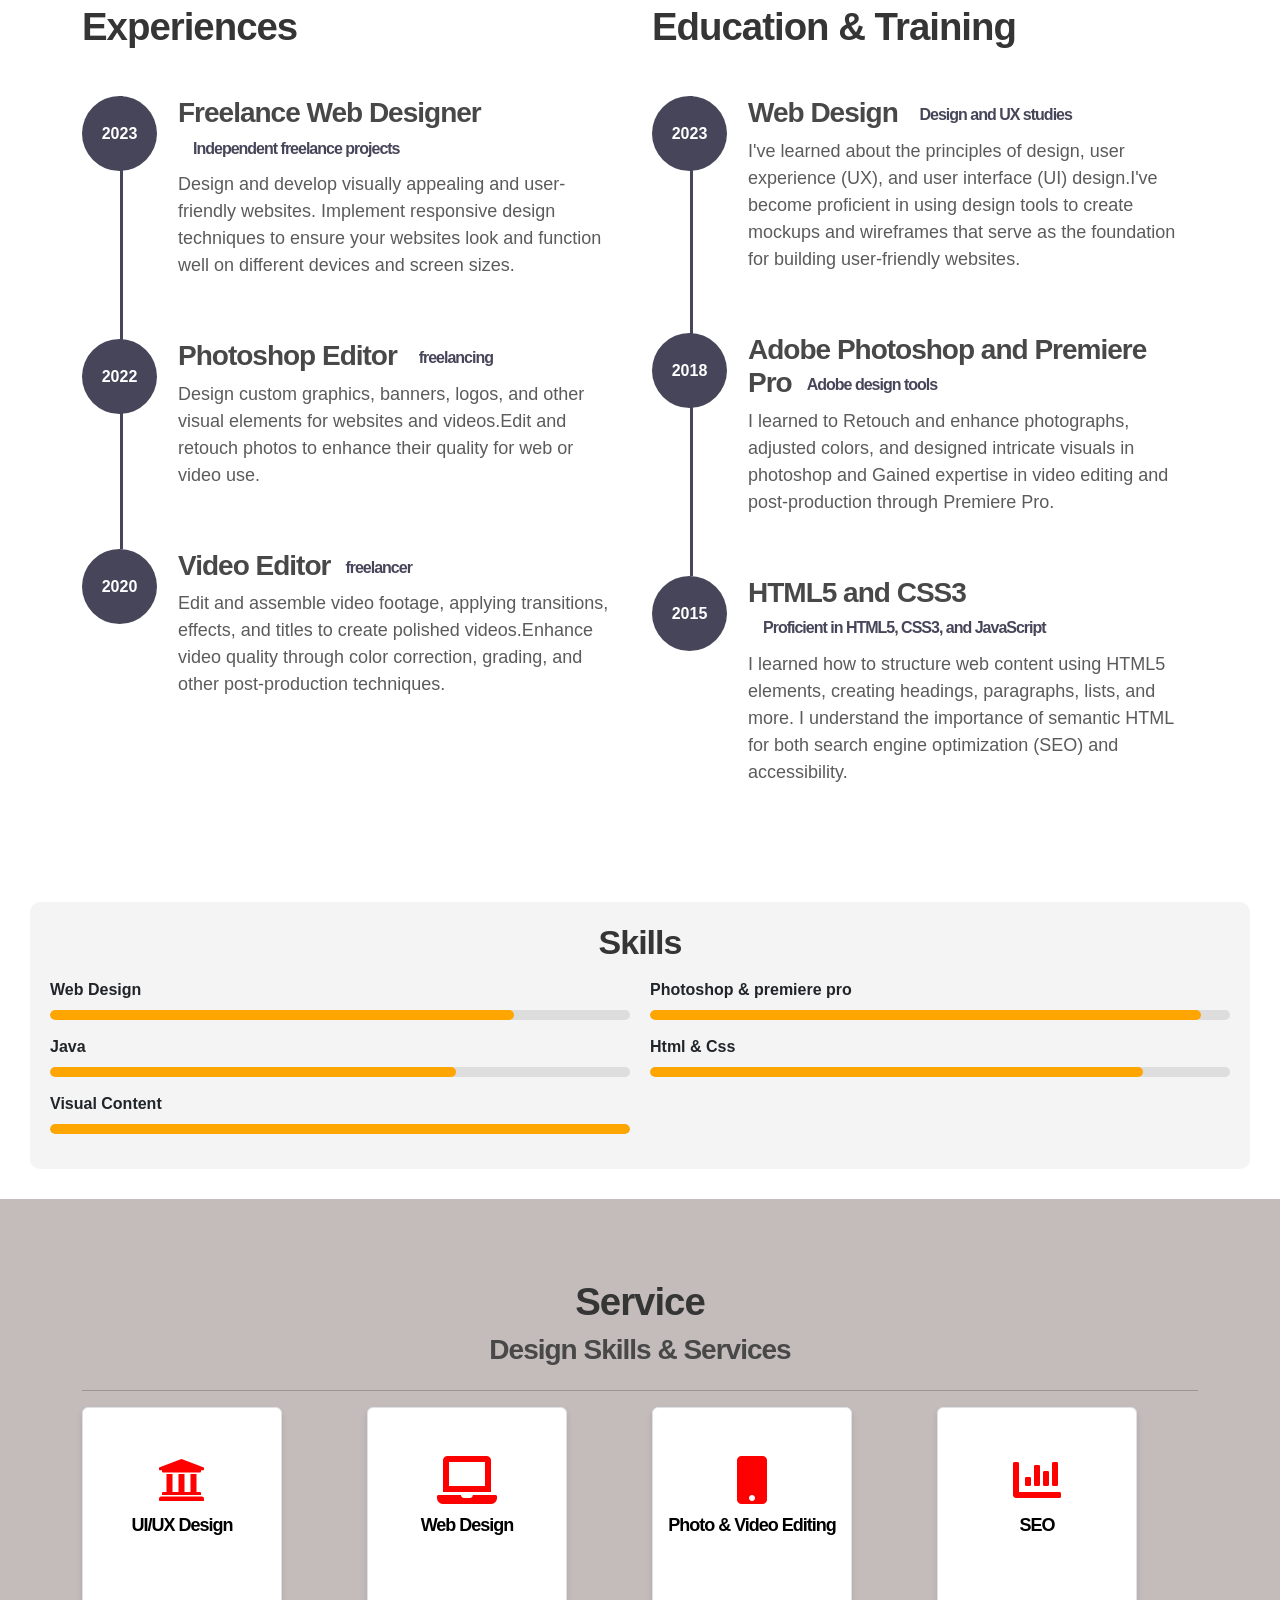
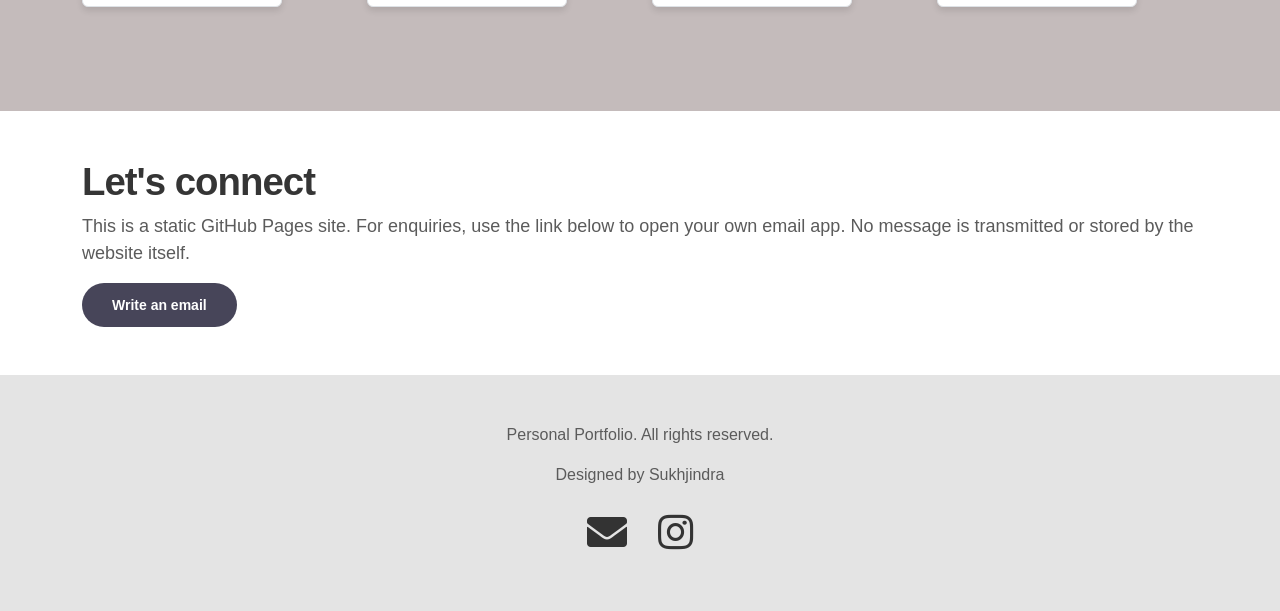
==== commit 95187b96: "Repair personal portfolio mobile menu, honest gallery, and contact experience" ====
--- a/index.html
+++ b/index.html
@@ -1,477 +1,357 @@
-<!doctype html>
-<html lang="en">
-
-<head>
-  <meta charset="utf-8">
-  <meta name="viewport" content="width=device-width, initial-scale=1, shrink-to-fit=no">
-  <meta name="description" content="">
-  <meta name="author" content="">
-
-  <title>Portfolio</title>
-
-
-
-  <link rel="stylesheet" href="owlcarousel/owl.carousel.min.css">
-  <link rel="stylesheet" href="owlcarousel/owl.theme.default.min.css">
-  <link rel="stylesheet" href="https://cdn.jsdelivr.net/npm/bootstrap@5.3.0/dist/css/bootstrap.min.css">
-  <link rel="stylesheet" href="https://cdnjs.cloudflare.com/ajax/libs/font-awesome/4.7.0/css/font-awesome.min.css">
-  <link rel="stylesheet" href="https://cdnjs.cloudflare.com/ajax/libs/font-awesome/5.15.3/css/all.min.css">
-  <link rel="stylesheet" href="./css/style.css">
-  <style>
-    .icons {
-      margin-top: 48px;
-    }
-
-
-    @media (max-width: 767px) {
-      .nav-tabs {
-        flex-direction: column;
-      }
-
-      .nav-tabs .nav-item {
-        margin-bottom: 0.25rem;
-      }
-
-      .nav-tabs .nav-link {
-        border: 1px solid transparent;
-        border-radius: 0.25rem;
-      }
-
-      .nav-tabs .nav-link.active {
-        border-color: #dee2e6 #dee2e6 #fff;
-      }
-    }
-
-    .alert {
-      text-align: center;
-      background-color: #4CAF50;
-      color: white;
-      padding: 10px;
-      border-radius: 5px;
-      margin-top: 10px;
-      display: none;
-    }
-
-
-    /*  */
-  </style>
-
-</head>
-
-<body>
-
-  <!-- MENU -->
-  <nav class="navbar navbar-expand-sm navbar-light">
-    <div class="container">
-      <a class="navbar-brand" href="index.html"><i class="fa fa-user" style="font-size:36px"></i> Portfolio</a>
-
-      <button class="navbar-toggler" type="button" data-toggle="collapse" data-target="#navbarNav"
-        aria-controls="navbarNav" aria-expanded="false" aria-label="Toggle navigation">
-        <span class="navbar-toggler-icon"></span>
-        <span class="navbar-toggler-icon"></span>
-        <span class="navbar-toggler-icon"></span>
-      </button>
-
-      <div class="collapse navbar-collapse" id="navbarNav">
-        <ul class="navbar-nav mx-auto">
-          <li class="nav-item">
-            <a href="#about" class="nav-link"><span data-hover="About">About</span></a>
-          </li>
-          <li class="nav-item">
-            <a href="#project" class="nav-link"><span data-hover="Projects">Projects</span></a>
-          </li>
-          <li class="nav-item">
-            <a href="#resume" class="nav-link"><span data-hover="Resume">Resume</span></a>
-          </li>
-          <li class="nav-item">
-            <a href="#contact" class="nav-link"><span data-hover="Contact">Contact</span></a>
-          </li>
-        </ul>
-
-        <ul class="navbar-nav ml-lg-auto">
-          <div class="ml-lg-4">
-            <div class="color-mode d-lg-flex justify-content-center align-items-center">
-              <i class="fas fa-lightbulb"></i>
-
-            </div>
-          </div>
-        </ul>
-      </div>
-    </div>
-  </nav>
-
-  <!-- ABOUT -->
-  <section class="about full-screen d-lg-flex justify-content-center align-items-center" id="about">
-    <div class="container">
-      <div class="row">
-
-        <div class="col-lg-7 col-md-12 col-12 d-flex align-items-center">
-          <div class="about-text">
-            <small class="small-text">Welcome to <span class="mobile-block">my portfolio website!</span></small>
-            <h1 class="animated animated-text">
-              <span class="mr-2">Hey folks, I'm</span>
-              <div class="animated-info">
-                <span class="animated-item">SUKHJINDRA</span>
-                <span class="animated-item">Web Designer</span>
-                <span class="animated-item">UI Specialist</span>
-              </div>
-            </h1>
-
-            <p>Building a successful product is a challenge. I am highly energetic in user experience design, interfaces
-              and web development.</p>
-
-            <div class="custom-btn-group mt-4">
-              <!-- <a href="#" class="btn mr-lg-2 custom-btn"><i class='uil uil-file-alt'></i> Download Resume</a> -->
-              <a href="#contact" class="btn custom-btn custom-btn-bg custom-btn-link">Get a free quote</a>
-            </div>
-          </div>
-        </div>
-
-        <div class="col-lg-5 col-md-12 col-12">
-          <div class="about-image svg">
-            <img src="images/undraw/IMG-1705-veed-remove-background.png" class="img-fluid" alt="svg image">
-          </div>
-        </div>
-
-      </div>
-    </div>
-  </section>
-  <!-- About Me -->
-
-  <body>
-    <div class="container-about">
-      <div class="about-me">
-        <h2>About Me</h2>
-        <p>Hello there! I'm a passionate and creative web designer with a solid foundation in Adobe Photoshop, Premiere
-          Pro, and a strong grasp of programming languages such as Java, HTML, and CSS. With a keen eye for aesthetics
-          and
-          a dedication to delivering exceptional user experiences, I'm excited to bring my skills to your projects.</p>
-      </div>
-    </div>
-    <!-- PROJECTS -->
-    <section class="project py-5" id="project">
-      <div class="container">
-
-        <div class="row">
-          <div class="col-lg-11 text-center mx-auto col-12">
-
-            <div class="col-lg-8 mx-auto">
-              <h2>Things I have designed for digital media agencies</h2>
-            </div>
-
-            <div class="owl-carousel owl-theme">
-              <div class="item">
-                <div class="project-info">
-                  <img src="images/project/project-image01.png" class="img-fluid" alt="project image">
-                </div>
-              </div>
-
-              <div class="item">
-                <div class="project-info">
-                  <img src="images/project/project-image02.png" class="img-fluid" alt="project image">
-                </div>
-              </div>
-
-              <div class="item">
-                <div class="project-info">
-                  <img src="images/project/project-image03.png" class="img-fluid" alt="project image">
-                </div>
-              </div>
-
-              <div class="item">
-                <div class="project-info">
-                  <img src="images/project/project-image04.png" class="img-fluid" alt="project image">
-                </div>
-              </div>
-
-              <div class="item">
-                <div class="project-info">
-                  <img src="images/project/project-image05.png" class="img-fluid" alt="project image">
-                </div>
-              </div>
-            </div>
-
-          </div>
-        </div>
-      </div>
-    </section>
-
-    <!-- FEATURES -->
-    <section class="resume py-5 d-lg-flex justify-content-center align-items-center" id="resume">
-      <div class="container">
-        <div class="row">
-
-          <div class="col-lg-6 col-12">
-            <h2 class="mb-4">Experiences</h2>
-
-            <div class="timeline">
-              <div class="timeline-wrapper">
-                <div class="timeline-yr">
-                  <span>2023</span>
-                </div>
-                <div class="timeline-info">
-                  <h3><span>Freelance Web Designer</span><small> Fiver and freelancing</small></h3>
-                  <p> Design and develop visually appealing and user-friendly websites.
-                    Implement responsive design techniques to ensure your websites look and function well on different
-                    devices and screen sizes.</p>
-                </div>
-              </div>
-
-              <div class="timeline-wrapper">
-                <div class="timeline-yr">
-                  <span>2022</span>
-                </div>
-                <div class="timeline-info">
-                  <h3><span>Photoshop Editor</span> <small> freelancing </small></h3>
-                  <p>Design custom graphics, banners, logos, and other visual elements for websites and videos.Edit and
-                    retouch photos to enhance their quality for web or video use.</p>
-                </div>
-              </div>
-
-              <div class="timeline-wrapper">
-                <div class="timeline-yr">
-                  <span>2020</span>
-                </div>
-                <div class="timeline-info">
-                  <h3><span>video Editor</span><small>freelancer </small></h3>
-                  <p>Edit and assemble video footage, applying transitions, effects, and titles to create polished
-                    videos.Enhance video quality through color correction, grading, and other post-production
-                    techniques.</p>
-                </div>
-              </div>
-
-
-
-            </div>
-          </div>
-
-          <div class="col-lg-6 col-12">
-            <h2 class="mb-4 mobile-mt-2">Educations</h2>
-
-            <div class="timeline">
-              <div class="timeline-wrapper">
-                <div class="timeline-yr">
-                  <span>2023</span>
-                </div>
-                <div class="timeline-info">
-                  <h3><span>Web Design </span><small>Master Design</small></h3>
-                  <p>I've learned about the principles of design, user experience (UX), and user interface (UI)
-                    design.I've become proficient in using design tools to create mockups and wireframes that serve as
-                    the foundation for building user-friendly websites.</p>
-                </div>
-              </div>
-
-              <div class="timeline-wrapper">
-                <div class="timeline-yr">
-                  <span>2018</span>
-                </div>
-                <div class="timeline-info">
-                  <h3><span>Adobephotoshop and Premiere Pro</span><small>adobe tools expert</small></h3>
-                  <p>I learned to Retouch and enhance
-                    photographs, adjusted colors, and designed intricate visuals in photoshop and Gained expertise in
-                    video editing and post-production throught the premere pro.
-                  </p>
-                </div>
-              </div>
-
-              <div class="timeline-wrapper">
-                <div class="timeline-yr">
-                  <span>2015</span>
-                </div>
-                <div class="timeline-info">
-                  <h3><span>HTML5 and CSS3</span><small>Proficient in HTML5, CSS3, and JavaScript</small></h3>
-                  <p> I learned how to structure web content using HTML5 elements, creating headings, paragraphs,
-                    lists, and more. I understand the importance of semantic HTML for both search engine optimization
-                    (SEO) and accessibility.</p>
-                </div>
-              </div>
-
-            </div>
-          </div>
-
-        </div>
-      </div>
-    </section>
-    <!-- Skills -->
-    <section class="skills-section">
-      <h2>Skills</h2>
-      <ul class="skills-list">
-        <li>
-          <span class="skill-title">Web Design</span>
-          <div class="progress-bar">
-            <div class="progress-fill" style="width: 80%;"></div>
-          </div>
-        </li>
-        <li>
-          <span class="skill-title">Photoshop & premiere pro</span>
-          <div class="progress-bar">
-            <div class="progress-fill" style="width: 95%;"></div>
-          </div>
-        </li>
-        <li>
-          <span class="skill-title">Java </span>
-          <div class="progress-bar">
-            <div class="progress-fill" style="width: 70%;"></div>
-          </div>
-        </li>
-        <li>
-          <span class="skill-title">Html & Css </span>
-          <div class="progress-bar">
-            <div class="progress-fill" style="width: 85%;"></div>
-          </div>
-        </li>
-        <li>
-          <span class="skill-title">Visual Content</span>
-          <div class="progress-bar">
-            <div class="progress-fill" style="width: 100%;"></div>
-          </div>
-        </li>
-      </ul>
-    </section>
-
-    <!-- Tab things -->
-
-    <section id="service" class="section">
-      <div class="container text-center">
-        <h2 class="subtitle">Service</h2>
-        <h3 class="section-title mb-4">What I Do</h3>
-        <hr style="font-weight: bold;">
-
-        <div class="row">
-          <div class="col-sm-6 col-md-3 mb-4">
-            <div class="custom-card card border">
-              <div class="card-body">
-                <i class="fa fa-bank icons" style="font-size:48px;color:red"></i>
-                <h5>UI/UX Design</h5>
-              </div>
-            </div>
-          </div>
-          <div class="col-sm-6 col-md-3 mb-4">
-            <div class="custom-card card border">
-              <div class="card-body">
-                <i class="fa fa-laptop icons" style="font-size:48px;color:red"></i>
-                <h5>Web Design</h5>
-              </div>
-            </div>
-          </div>
-          <div class="col-sm-6 col-md-3 mb-4">
-            <div class="custom-card card border">
-              <div class="card-body">
-                <i class="fa fa-mobile icons" style="font-size:48px;color:red"></i>
-                <h5>Photo video Edit</h5>
-              </div>
-            </div>
-          </div>
-          <div class="col-sm-6 col-md-3 mb-4">
-            <div class="custom-card card border">
-              <div class="card-body">
-                <i class="fa fa-bar-chart icons" style="font-size:48px;color:red"></i>
-                <h5>SEO</h5>
-              </div>
-            </div>
-          </div>
-        </div>
-      </div>
-    </section>
-    <!-- CONTACT -->
-    <section class="contact py-5" id="contact">
-      <div class="container">
-        <div class="row">
-
-
-
-          <div class="col-lg-6 col-12">
-            <div class="contact-form">
-              <h2 class="mb-4">Interested to work together? Let's talk</h2>
-              <form action="" method="get">
-                <div class="row">
-                  <div class="col-lg-6 col-12">
-                    <input type="text" class="form-control" name="name" placeholder="Your Name" required>
-                  </div>
-
-                  <div class="col-lg-6 col-12">
-                    <input type="email" class="form-control" name="email" placeholder="Email" required>
-                  </div>
-
-                  <div class="col-12">
-                    <textarea name="message" rows="6" class="form-control" placeholder="Message" minlength="100"
-                      required></textarea>
-                  </div>
-
-                  <div class="ml-lg-auto col-lg-5 col-12">
-                    <input type="submit" class="form-control submit-btn" value="Send" id="SendButton">
-                  </div>
-                </div>
-              </form>
-            </div>
-            <div class="col-12">
-              <div class="alert" id="successAlert" style="display: none;">Your message has been sent successfully.</div>
-            </div>
-          </div>
-    </section>
-
-    <!-- FOOTER -->
-    <footer class="footer py-5">
-      <div class="container">
-        <div class="row">
-
-          <div class="col-lg-12 col-12">
-            <p class="copyright-text text-center">Copyright &copy; Sukhjindra . All rights reserved</p>
-            <p class="copyright-text text-center">Designed by <a rel="nofollow"
-                href="https://www.instagram.com/am_sukhi_/">Sukhjindra</a></p>
-          </div>
-          <div class="social-icons text-center">
-            <a href="mailto:sukhjindrasinghind89@gmail.com" target="_blank"><i class="fas fa-envelope"></i></a>
-            <a href="https://www.instagram.com/your-instagram-link" target="_blank"><i class="fab fa-instagram"></i></a>
-            <a href="https://www.linkedin.com/login" target="_blank"><i class="fab fa-linkedin-in"></i></a>
-          </div>
-
-        </div>
-      </div>
-    </footer>
-
-
-
-
-
-    <script>
-      const sendButton = document.getElementById('sendButton');
-      const contactForm = document.getElementById('contactForm');
-      const nameInput = document.getElementById('nameInput');
-      const emailInput = document.getElementById('emailInput');
-      const messageInput = document.getElementById('messageInput');
-
-      sendButton.addEventListener('click', function (event) {
-        if (!nameInput.value || !emailInput.value || !messageInput.value) {
-          event.preventDefault(); // Prevent form submission
-          alert('Please fill in all required fields.');
-        } else {
-          successAlert.style.display = 'block';
-          alert('Your message has been sent successfully.');
-        }
-      });
-    </script>
-
-    <script src="js/popper.min.js"></script>
-    <script src="https://cdnjs.cloudflare.com/ajax/libs/jquery/3.7.0/jquery.min.js"
-      integrity="sha512-3gJwYpMe3QewGELv8k/BX9vcqhryRdzRMxVfq6ngyWXwo03GFEzjsUm8Q7RZcHPHksttq7/GFoxjCVUjkjvPdw=="
-      crossorigin="anonymous" referrerpolicy="no-referrer"></script>
-    <script src="https://cdnjs.cloudflare.com/ajax/libs/popper.js/1.16.0/umd/popper.min.js"></script>
-    <script src="https://cdnjs.cloudflare.com/ajax/libs/bootstrap/5.3.1/js/bootstrap.min.js"
-      integrity="sha512-fHY2UiQlipUq0dEabSM4s+phmn+bcxSYzXP4vAXItBvBHU7zAM/mkhCZjtBEIJexhOMzZbgFlPLuErlJF2b+0g=="
-      crossorigin="anonymous" referrerpolicy="no-referrer"></script>
-    <script src="js/Headroom.js"></script>
-
-    <script src="js/jQuery.headroom.js"></script>
-    <script src="js/owl.carousel.min.js"></script>
-    <script src="https://cdnjs.cloudflare.com/ajax/libs/OwlCarousel2/2.3.4/owl.carousel.min.js"
-      integrity="sha512-bPs7Ae6pVvhOSiIcyUClR7/q2OAsRiovw4vAkX+zJbw3ShAeeqezq50RIIcIURq7Oa20rW2n2q+fyXBNcU9lrw=="
-      crossorigin="anonymous" referrerpolicy="no-referrer"></script>
-    <script src="js/smoothscroll.js"></script>
-    <script src="js/custom.js"></script>
-
-
-    </script>
-  </body>
-
+<!doctype html>
+<html lang="en">
+
+<head>
+  <meta charset="utf-8">
+  <meta name="viewport" content="width=device-width, initial-scale=1, shrink-to-fit=no">
+  <meta name="description" content="A personal web design and résumé website showing responsive layouts, HTML, CSS, JavaScript, and design studies.">
+  <meta name="author" content="">
+
+  <title>Web Designer — Personal Portfolio &amp; Résumé</title>
+  <link rel="stylesheet" href="https://cdn.jsdelivr.net/npm/bootstrap@5.3.3/dist/css/bootstrap.min.css">
+  <link rel="stylesheet" href="https://cdnjs.cloudflare.com/ajax/libs/font-awesome/4.7.0/css/font-awesome.min.css">
+  <link rel="stylesheet" href="https://cdnjs.cloudflare.com/ajax/libs/font-awesome/5.15.3/css/all.min.css">
+  <link rel="stylesheet" href="./css/style.css">
+  <style>
+    .icons {
+      margin-top: 48px;
+    }
+
+
+    @media (max-width: 767px) {
+      .nav-tabs {
+        flex-direction: column;
+      }
+
+      .nav-tabs .nav-item {
+        margin-bottom: 0.25rem;
+      }
+
+      .nav-tabs .nav-link {
+        border: 1px solid transparent;
+        border-radius: 0.25rem;
+      }
+
+      .nav-tabs .nav-link.active {
+        border-color: #dee2e6 #dee2e6 #fff;
+      }
+    }
+
+    .alert {
+      text-align: center;
+      background-color: #4CAF50;
+      color: white;
+      padding: 10px;
+      border-radius: 5px;
+      margin-top: 10px;
+      display: none;
+    }
+
+
+    /*  */
+  </style>
+
+  <link rel="canonical" href="https://github505050.github.io/Portfolio/">
+</head>
+
+<body>
+
+  <!-- MENU -->
+  <nav class="navbar navbar-expand-lg navbar-light">
+    <div class="container">
+      <a class="navbar-brand" href="index.html"><i class="fa fa-user" style="font-size:36px"></i> Portfolio</a>
+
+      <button class="navbar-toggler" type="button" data-bs-toggle="collapse" data-bs-target="#navbarNav" aria-controls="navbarNav" aria-expanded="false" aria-label="Toggle navigation"><span class="navbar-toggler-icon"></span></button>
+
+      <div class="collapse navbar-collapse" id="navbarNav">
+        <ul class="navbar-nav mx-auto">
+          <li class="nav-item">
+            <a href="#about" class="nav-link"><span data-hover="About">About</span></a>
+          </li>
+          <li class="nav-item">
+            <a href="#project" class="nav-link"><span data-hover="Projects">Projects</span></a>
+          </li>
+          <li class="nav-item">
+            <a href="#resume" class="nav-link"><span data-hover="Resume">Resume</span></a>
+          </li>
+          <li class="nav-item">
+            <a href="#contact" class="nav-link"><span data-hover="Contact">Contact</span></a>
+          </li>
+        </ul>
+
+        <ul class="navbar-nav ml-lg-auto">
+          <div class="ml-lg-4">
+            <div class="color-mode d-lg-flex justify-content-center align-items-center"><button class="theme-toggle" type="button" aria-label="Toggle dark mode" aria-pressed="false"><i class="fas fa-lightbulb" aria-hidden="true"></i></button></div>
+          </div>
+        </ul>
+      </div>
+    </div>
+  </nav>
+
+  <!-- ABOUT -->
+  <section class="about full-screen d-lg-flex justify-content-center align-items-center" id="about">
+    <div class="container">
+      <div class="row">
+
+        <div class="col-lg-7 col-md-12 col-12 d-flex align-items-center">
+          <div class="about-text">
+            <small class="small-text">Welcome to <span class="mobile-block">my portfolio website!</span></small>
+            <h1 class="animated animated-text">
+              <span class="mr-2">Hey folks, I'm</span>
+              <span class="animated-info">
+                <span class="animated-item">SUKHJINDRA</span>
+                <span class="animated-item">Web Designer</span>
+                <span class="animated-item">UI Specialist</span>
+              </span>
+            </h1>
+
+            <p>Building a successful product is a challenge. I am highly energetic in user experience design, interfaces
+              and web development.</p>
+
+            <div class="custom-btn-group mt-4">
+              <!-- <a href="#" class="btn mr-lg-2 custom-btn"><i class='uil uil-file-alt'></i> Download Resume</a> -->
+              <a href="#contact" class="btn custom-btn custom-btn-bg custom-btn-link">Contact me</a>
+            </div>
+          </div>
+        </div>
+
+        <div class="col-lg-5 col-md-12 col-12">
+          <div class="about-image svg">
+            <img src="images/undraw/IMG-1705-veed-remove-background.png" class="img-fluid" alt="Portfolio portrait" loading="eager">
+          </div>
+        </div>
+
+      </div>
+    </div>
+  </section>
+  <!-- About Me -->
+    <div class="container-about">
+      <div class="about-me">
+        <h2>About Me</h2>
+        <p>Hello there! I'm a passionate and creative web designer with a solid foundation in Adobe Photoshop, Premiere
+          Pro, and a strong grasp of programming languages such as Java, HTML, and CSS. With a keen eye for aesthetics
+          and
+          a dedication to delivering exceptional user experiences, I'm excited to bring my skills to your projects.</p>
+      </div>
+    </div>
+    <!-- PROJECTS -->
+    <section class="project py-5" id="project">
+      <div class="container">
+
+        <div class="row">
+          <div class="col-lg-11 text-center mx-auto col-12">
+
+            <div class="col-lg-8 mx-auto">
+              <h2>Visual design studies &amp; selected work</h2>
+            </div>
+
+            <p class="gallery-note">These are visual design samples presented to demonstrate layout and visual skills. Individual image authorship and client attribution should be confirmed before use as paid-client examples.</p>
+              <div class="project-gallery" aria-label="Selected image gallery">
+                <figure class="study-card"><img src="images/project/project-image01.png" alt="Visual layout study 1" loading="lazy" decoding="async"><figcaption><strong>Design sample 01</strong><span>Visual layout study</span></figcaption></figure>
+                <figure class="study-card"><img src="images/project/project-image02.png" alt="Visual layout study 2" loading="lazy" decoding="async"><figcaption><strong>Design sample 02</strong><span>Visual layout study</span></figcaption></figure>
+                <figure class="study-card"><img src="images/project/project-image03.png" alt="Visual layout study 3" loading="lazy" decoding="async"><figcaption><strong>Design sample 03</strong><span>Visual layout study</span></figcaption></figure>
+                <figure class="study-card"><img src="images/project/project-image04.png" alt="Visual layout study 4" loading="lazy" decoding="async"><figcaption><strong>Design sample 04</strong><span>Visual layout study</span></figcaption></figure>
+                <figure class="study-card"><img src="images/project/project-image05.png" alt="Visual layout study 5" loading="lazy" decoding="async"><figcaption><strong>Design sample 05</strong><span>Visual layout study</span></figcaption></figure>
+              </div>
+            </div>
+          </div>
+        </div>
+      </div>
+    </section>
+    <!-- FEATURES -->
+    <section class="resume py-5 d-lg-flex justify-content-center align-items-center" id="resume">
+      <div class="container">
+        <div class="row">
+
+          <div class="col-lg-6 col-12">
+            <h2 class="mb-4">Experiences</h2>
+
+            <div class="timeline">
+              <div class="timeline-wrapper">
+                <div class="timeline-yr">
+                  <span>2023</span>
+                </div>
+                <div class="timeline-info">
+                  <h3><span>Freelance Web Designer</span><small> Independent freelance projects</small></h3>
+                  <p> Design and develop visually appealing and user-friendly websites.
+                    Implement responsive design techniques to ensure your websites look and function well on different
+                    devices and screen sizes.</p>
+                </div>
+              </div>
+
+              <div class="timeline-wrapper">
+                <div class="timeline-yr">
+                  <span>2022</span>
+                </div>
+                <div class="timeline-info">
+                  <h3><span>Photoshop Editor</span> <small> freelancing </small></h3>
+                  <p>Design custom graphics, banners, logos, and other visual elements for websites and videos.Edit and
+                    retouch photos to enhance their quality for web or video use.</p>
+                </div>
+              </div>
+
+              <div class="timeline-wrapper">
+                <div class="timeline-yr">
+                  <span>2020</span>
+                </div>
+                <div class="timeline-info">
+                  <h3><span>Video Editor</span><small>freelancer </small></h3>
+                  <p>Edit and assemble video footage, applying transitions, effects, and titles to create polished
+                    videos.Enhance video quality through color correction, grading, and other post-production
+                    techniques.</p>
+                </div>
+              </div>
+
+
+
+            </div>
+          </div>
+
+          <div class="col-lg-6 col-12">
+            <h2 class="mb-4 mobile-mt-2">Education &amp; Training</h2>
+
+            <div class="timeline">
+              <div class="timeline-wrapper">
+                <div class="timeline-yr">
+                  <span>2023</span>
+                </div>
+                <div class="timeline-info">
+                  <h3><span>Web Design </span><small>Design and UX studies</small></h3>
+                  <p>I've learned about the principles of design, user experience (UX), and user interface (UI)
+                    design.I've become proficient in using design tools to create mockups and wireframes that serve as
+                    the foundation for building user-friendly websites.</p>
+                </div>
+              </div>
+
+              <div class="timeline-wrapper">
+                <div class="timeline-yr">
+                  <span>2018</span>
+                </div>
+                <div class="timeline-info">
+                  <h3><span>Adobe Photoshop and Premiere Pro</span><small>Adobe design tools</small></h3>
+                  <p>I learned to Retouch and enhance
+                    photographs, adjusted colors, and designed intricate visuals in photoshop and Gained expertise in
+                    video editing and post-production through Premiere Pro.
+                  </p>
+                </div>
+              </div>
+
+              <div class="timeline-wrapper">
+                <div class="timeline-yr">
+                  <span>2015</span>
+                </div>
+                <div class="timeline-info">
+                  <h3><span>HTML5 and CSS3</span><small>Proficient in HTML5, CSS3, and JavaScript</small></h3>
+                  <p> I learned how to structure web content using HTML5 elements, creating headings, paragraphs,
+                    lists, and more. I understand the importance of semantic HTML for both search engine optimization
+                    (SEO) and accessibility.</p>
+                </div>
+              </div>
+
+            </div>
+          </div>
+
+        </div>
+      </div>
+    </section>
+    <!-- Skills -->
+    <section class="skills-section">
+      <h2>Skills</h2>
+      <ul class="skills-list">
+        <li>
+          <span class="skill-title">Web Design</span>
+          <div class="progress-bar">
+            <div class="progress-fill" style="width: 80%;"></div>
+          </div>
+        </li>
+        <li>
+          <span class="skill-title">Photoshop & premiere pro</span>
+          <div class="progress-bar">
+            <div class="progress-fill" style="width: 95%;"></div>
+          </div>
+        </li>
+        <li>
+          <span class="skill-title">Java </span>
+          <div class="progress-bar">
+            <div class="progress-fill" style="width: 70%;"></div>
+          </div>
+        </li>
+        <li>
+          <span class="skill-title">Html & Css </span>
+          <div class="progress-bar">
+            <div class="progress-fill" style="width: 85%;"></div>
+          </div>
+        </li>
+        <li>
+          <span class="skill-title">Visual Content</span>
+          <div class="progress-bar">
+            <div class="progress-fill" style="width: 100%;"></div>
+          </div>
+        </li>
+      </ul>
+    </section>
+
+    <!-- Tab things -->
+
+    <section id="service" class="section">
+      <div class="container text-center">
+        <h2 class="subtitle">Service</h2>
+        <h3 class="section-title mb-4">Design Skills &amp; Services</h3>
+        <hr style="font-weight: bold;">
+
+        <div class="row">
+          <div class="col-sm-6 col-md-3 mb-4">
+            <div class="custom-card card border">
+              <div class="card-body">
+                <i class="fa fa-bank icons" style="font-size:48px;color:red"></i>
+                <h5>UI/UX Design</h5>
+              </div>
+            </div>
+          </div>
+          <div class="col-sm-6 col-md-3 mb-4">
+            <div class="custom-card card border">
+              <div class="card-body">
+                <i class="fa fa-laptop icons" style="font-size:48px;color:red"></i>
+                <h5>Web Design</h5>
+              </div>
+            </div>
+          </div>
+          <div class="col-sm-6 col-md-3 mb-4">
+            <div class="custom-card card border">
+              <div class="card-body">
+                <i class="fa fa-mobile icons" style="font-size:48px;color:red"></i>
+                <h5>Photo &amp; Video Editing</h5>
+              </div>
+            </div>
+          </div>
+          <div class="col-sm-6 col-md-3 mb-4">
+            <div class="custom-card card border">
+              <div class="card-body">
+                <i class="fa fa-bar-chart icons" style="font-size:48px;color:red"></i>
+                <h5>SEO</h5>
+              </div>
+            </div>
+          </div>
+        </div>
+      </div>
+    </section>
+    <!-- CONTACT -->
+    <section class="contact py-5" id="contact">
+      <div class="container"><div class="contact-panel">
+        <h2>Let's connect</h2>
+        <p>This is a static GitHub Pages site. For enquiries, use the link below to open your own email app. No message is transmitted or stored by the website itself.</p>
+        <a class="btn custom-btn custom-btn-bg" href="mailto:sukhjindrasinghind89@gmail.com?subject=Website%20Enquiry">Write an email</a>
+      </div></div>
+    </section>
+    <footer class="footer py-5"><div class="container text-center">
+      <p class="copyright-text">Personal Portfolio. All rights reserved.</p>
+      <p class="copyright-text">Designed by Sukhjindra</p>
+      <div class="social-icons">
+        <a href="mailto:sukhjindrasinghind89@gmail.com" aria-label="Email"><i class="fas fa-envelope" aria-hidden="true"></i></a>
+        <a href="https://www.instagram.com/am_sukhi_/" target="_blank" rel="noopener noreferrer" aria-label="Instagram"><i class="fab fa-instagram" aria-hidden="true"></i></a>
+      </div>
+    </div></footer>
+    <script src="https://cdn.jsdelivr.net/npm/bootstrap@5.3.3/dist/js/bootstrap.bundle.min.js"></script>
+    <script src="js/custom.js"></script>
+</body>
 </html>
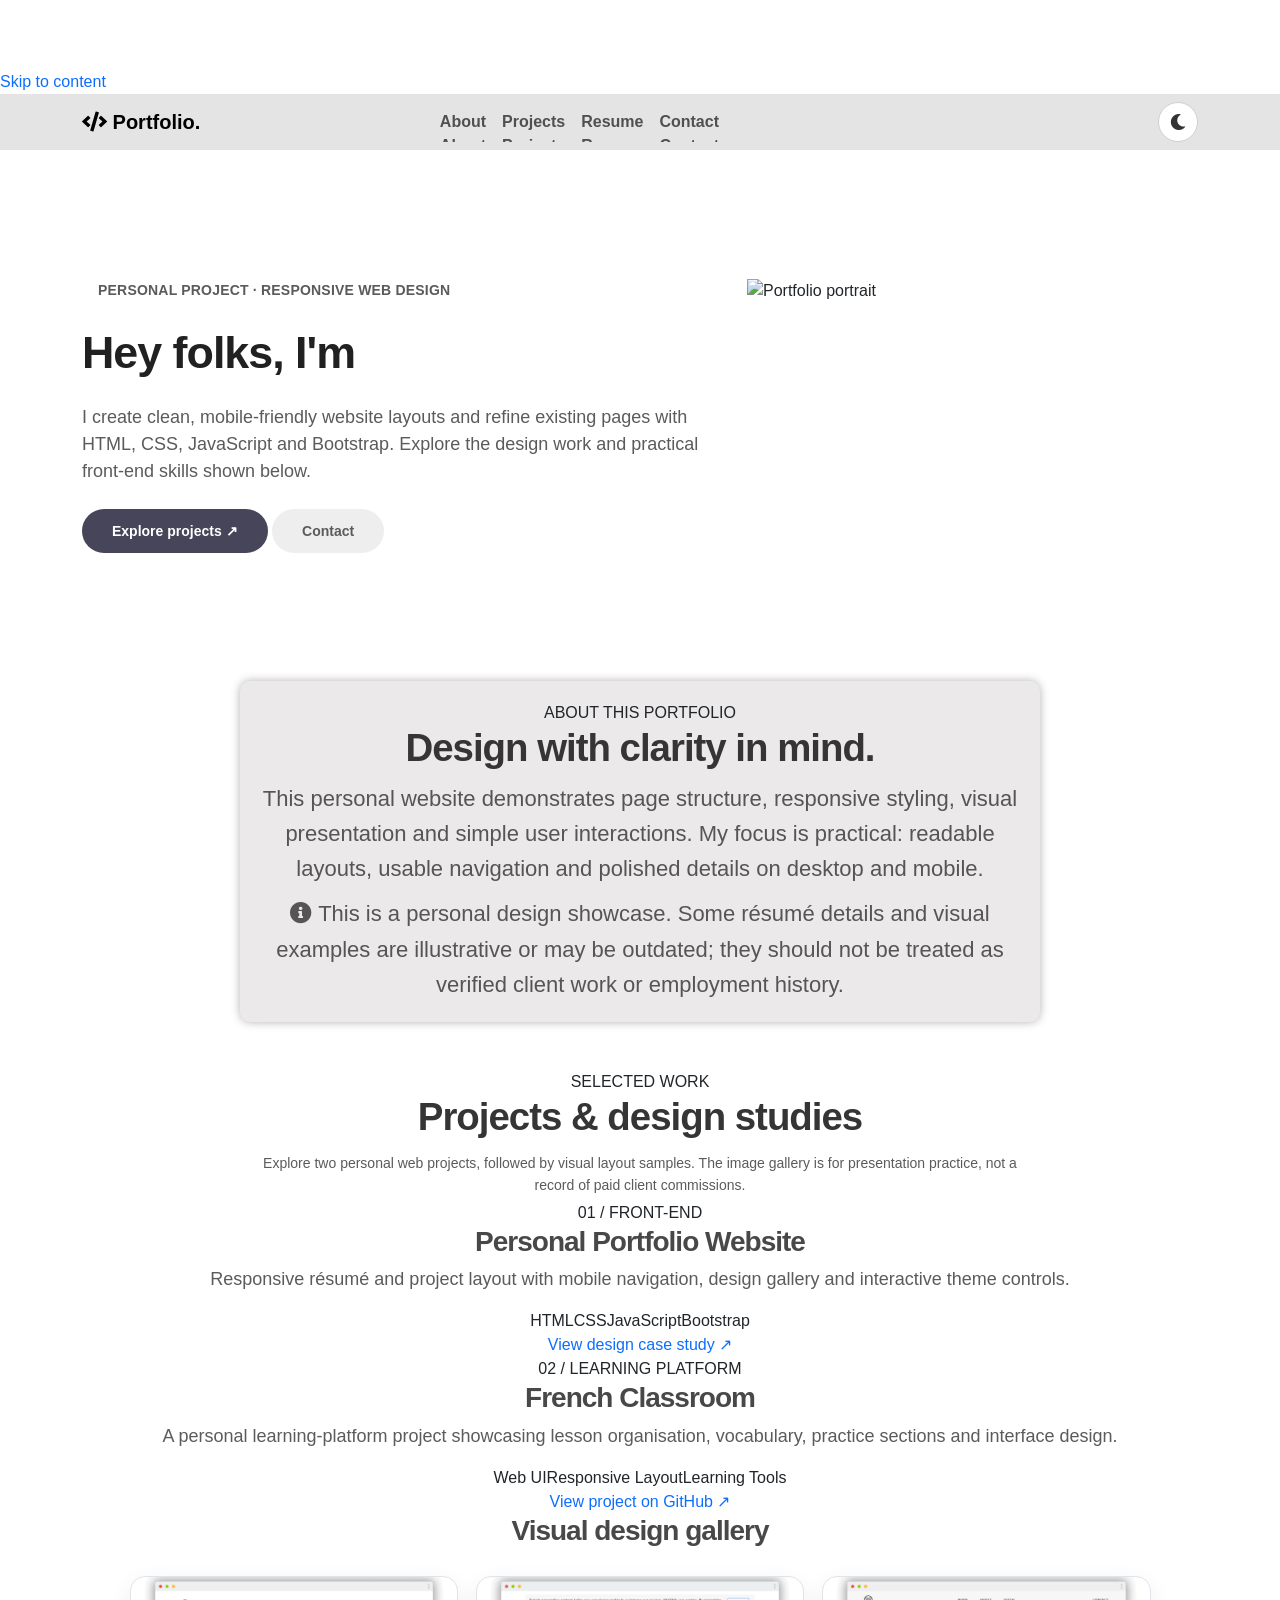
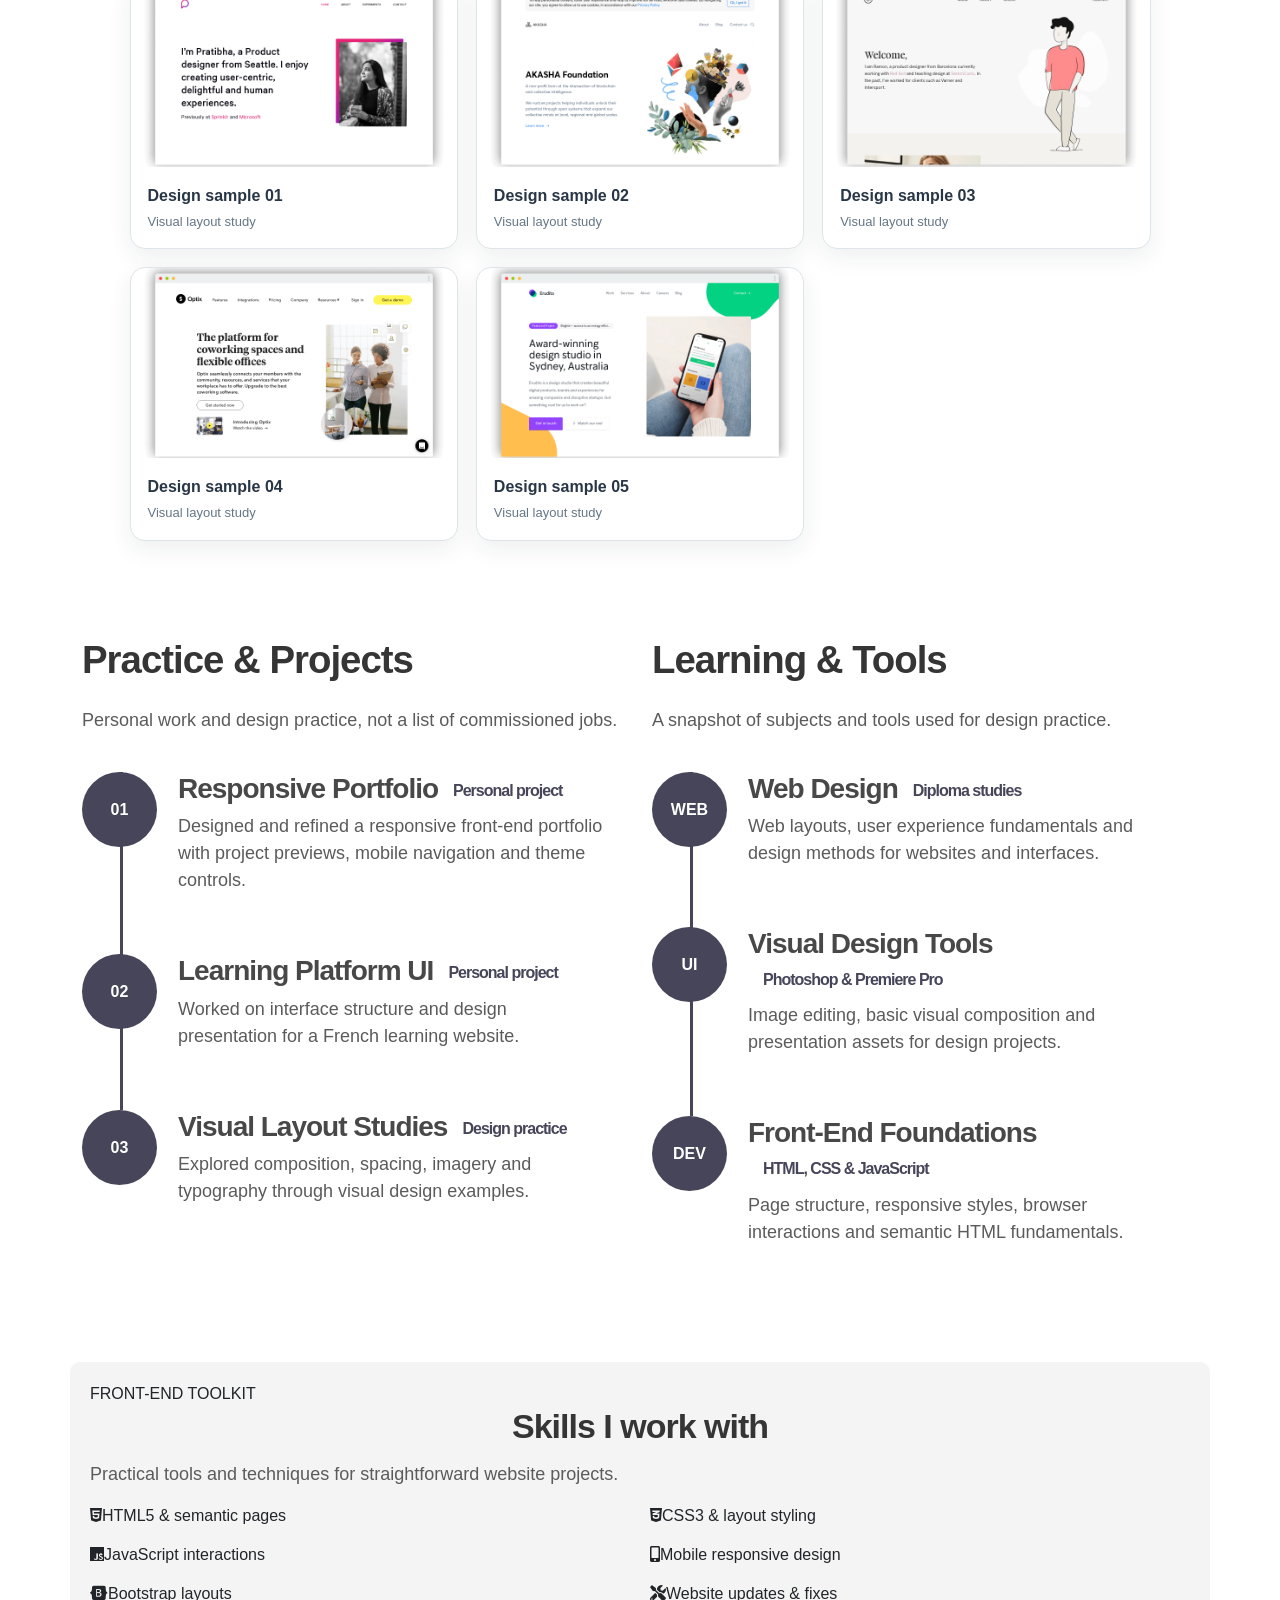
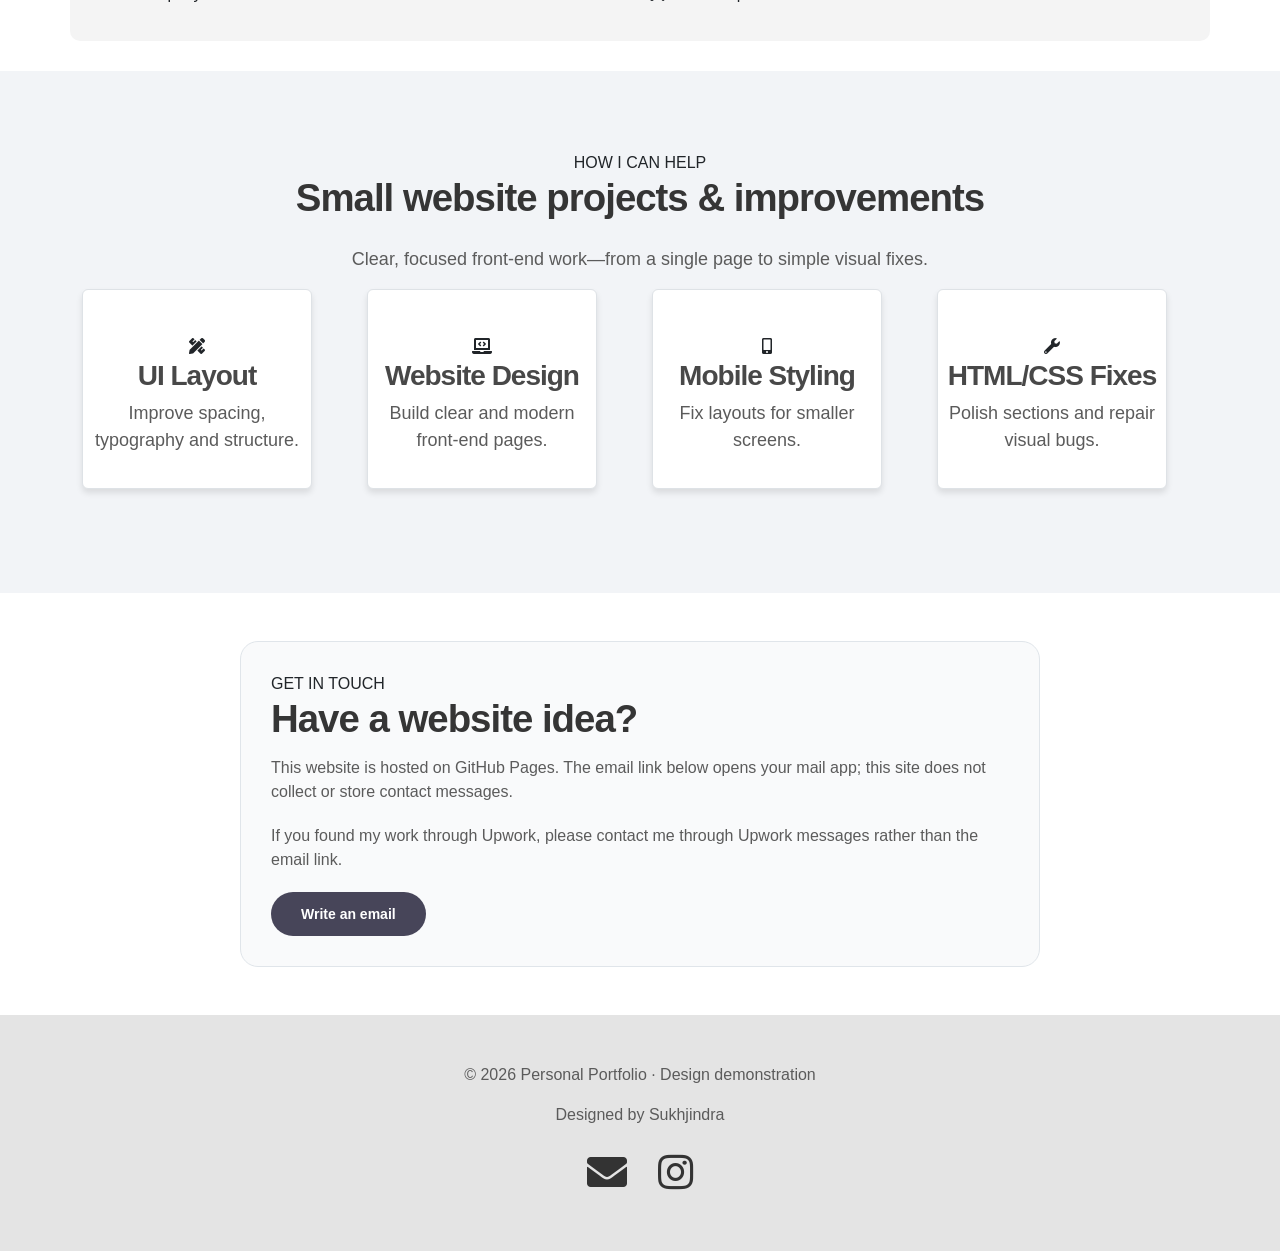
==== commit f606ec95: "Improve portfolio content, correct HTML nesting, showcase real projects and label design samples" ====
--- a/index.html
+++ b/index.html
@@ -5,11 +5,12 @@
   <meta charset="utf-8">
   <meta name="viewport" content="width=device-width, initial-scale=1, shrink-to-fit=no">
   <meta name="description" content="A personal web design and résumé website showing responsive layouts, HTML, CSS, JavaScript, and design studies.">
-  <meta name="author" content="">
+  <meta name="theme-color" content="#ffffff">
+  <meta property="og:title" content="Personal Web Design Portfolio | Front-End & Responsive Websites">
+  <meta property="og:description" content="Personal front-end design projects, responsive layouts, HTML, CSS and JavaScript.">
 
   <title>Web Designer — Personal Portfolio &amp; Résumé</title>
   <link rel="stylesheet" href="https://cdn.jsdelivr.net/npm/bootstrap@5.3.3/dist/css/bootstrap.min.css">
-  <link rel="stylesheet" href="https://cdnjs.cloudflare.com/ajax/libs/font-awesome/4.7.0/css/font-awesome.min.css">
   <link rel="stylesheet" href="https://cdnjs.cloudflare.com/ajax/libs/font-awesome/5.15.3/css/all.min.css">
   <link rel="stylesheet" href="./css/style.css">
   <style>
@@ -55,11 +56,12 @@
 </head>
 
 <body>
+  <a class="skip-link" href="#main-content">Skip to content</a>
 
   <!-- MENU -->
   <nav class="navbar navbar-expand-lg navbar-light">
     <div class="container">
-      <a class="navbar-brand" href="index.html"><i class="fa fa-user" style="font-size:36px"></i> Portfolio</a>
+      <a class="navbar-brand" href="#about" aria-label="Portfolio, back to the top"><i class="fas fa-code" aria-hidden="true"></i><span> Portfolio<span class="brand-dot">.</span></span></a>
 
       <button class="navbar-toggler" type="button" data-bs-toggle="collapse" data-bs-target="#navbarNav" aria-controls="navbarNav" aria-expanded="false" aria-label="Toggle navigation"><span class="navbar-toggler-icon"></span></button>
 
@@ -79,15 +81,16 @@
           </li>
         </ul>
 
-        <ul class="navbar-nav ml-lg-auto">
+        <ul class="navbar-nav ms-lg-auto">
           <div class="ml-lg-4">
-            <div class="color-mode d-lg-flex justify-content-center align-items-center"><button class="theme-toggle" type="button" aria-label="Toggle dark mode" aria-pressed="false"><i class="fas fa-lightbulb" aria-hidden="true"></i></button></div>
+            <div class="color-mode d-flex justify-content-center align-items-center"><button class="theme-toggle" type="button" aria-label="Enable dark mode" aria-pressed="false" title="Switch colour theme"><i class="fas fa-moon" aria-hidden="true"></i></button></div>
           </div>
         </ul>
       </div>
     </div>
   </nav>
 
+  <main id="main-content">
   <!-- ABOUT -->
   <section class="about full-screen d-lg-flex justify-content-center align-items-center" id="about">
     <div class="container">
@@ -95,22 +98,22 @@
 
         <div class="col-lg-7 col-md-12 col-12 d-flex align-items-center">
           <div class="about-text">
-            <small class="small-text">Welcome to <span class="mobile-block">my portfolio website!</span></small>
+            <small class="small-text">PERSONAL PROJECT · RESPONSIVE WEB DESIGN</small>
             <h1 class="animated animated-text">
               <span class="mr-2">Hey folks, I'm</span>
               <span class="animated-info">
                 <span class="animated-item">SUKHJINDRA</span>
                 <span class="animated-item">Web Designer</span>
-                <span class="animated-item">UI Specialist</span>
+                <span class="animated-item">Front-End Creator</span>
               </span>
             </h1>
 
-            <p>Building a successful product is a challenge. I am highly energetic in user experience design, interfaces
-              and web development.</p>
+            <p class="intro-copy">I create clean, mobile-friendly website layouts and refine existing pages with HTML, CSS, JavaScript and Bootstrap. Explore the design work and practical front-end skills shown below.</p>
 
             <div class="custom-btn-group mt-4">
               <!-- <a href="#" class="btn mr-lg-2 custom-btn"><i class='uil uil-file-alt'></i> Download Resume</a> -->
-              <a href="#contact" class="btn custom-btn custom-btn-bg custom-btn-link">Contact me</a>
+              <a href="#project" class="btn custom-btn custom-btn-bg custom-btn-link">Explore projects <span aria-hidden="true">↗</span></a>
+              <a href="#contact" class="btn custom-btn custom-btn-outline">Contact</a>
             </div>
           </div>
         </div>
@@ -127,11 +130,10 @@
   <!-- About Me -->
     <div class="container-about">
       <div class="about-me">
-        <h2>About Me</h2>
-        <p>Hello there! I'm a passionate and creative web designer with a solid foundation in Adobe Photoshop, Premiere
-          Pro, and a strong grasp of programming languages such as Java, HTML, and CSS. With a keen eye for aesthetics
-          and
-          a dedication to delivering exceptional user experiences, I'm excited to bring my skills to your projects.</p>
+        <span class="section-eyebrow">ABOUT THIS PORTFOLIO</span>
+        <h2>Design with clarity in mind.</h2>
+        <p>This personal website demonstrates page structure, responsive styling, visual presentation and simple user interactions. My focus is practical: readable layouts, usable navigation and polished details on desktop and mobile.</p>
+        <p class="portfolio-disclosure"><i class="fas fa-info-circle" aria-hidden="true"></i> This is a personal design showcase. Some résumé details and visual examples are illustrative or may be outdated; they should not be treated as verified client work or employment history.</p>
       </div>
     </div>
     <!-- PROJECTS -->
@@ -142,10 +144,16 @@
           <div class="col-lg-11 text-center mx-auto col-12">
 
             <div class="col-lg-8 mx-auto">
-              <h2>Visual design studies &amp; selected work</h2>
-            </div>
-
-            <p class="gallery-note">These are visual design samples presented to demonstrate layout and visual skills. Individual image authorship and client attribution should be confirmed before use as paid-client examples.</p>
+              <span class="section-eyebrow">SELECTED WORK</span>
+                <h2>Projects &amp; design studies</h2>
+            </div>
+
+            <p class="gallery-note">Explore two personal web projects, followed by visual layout samples. The image gallery is for presentation practice, not a record of paid client commissions.</p>
+              <div class="featured-projects">
+                <article class="featured-project"><span class="project-number">01 / FRONT-END</span><h3>Personal Portfolio Website</h3><p>Responsive résumé and project layout with mobile navigation, design gallery and interactive theme controls.</p><div class="project-tech"><span>HTML</span><span>CSS</span><span>JavaScript</span><span>Bootstrap</span></div><a href="upwork-showcase.html" aria-label="View the personal portfolio design case study">View design case study <span aria-hidden="true">↗</span></a></article>
+                <article class="featured-project"><span class="project-number">02 / LEARNING PLATFORM</span><h3>French Classroom</h3><p>A personal learning-platform project showcasing lesson organisation, vocabulary, practice sections and interface design.</p><div class="project-tech"><span>Web UI</span><span>Responsive Layout</span><span>Learning Tools</span></div><a href="https://github.com/Github505050/french-classroom" target="_blank" rel="noopener noreferrer" aria-label="View the French Classroom project repository on GitHub">View project on GitHub <span aria-hidden="true">↗</span></a></article>
+              </div>
+              <h3 class="gallery-heading">Visual design gallery</h3>
               <div class="project-gallery" aria-label="Selected image gallery">
                 <figure class="study-card"><img src="images/project/project-image01.png" alt="Visual layout study 1" loading="lazy" decoding="async"><figcaption><strong>Design sample 01</strong><span>Visual layout study</span></figcaption></figure>
                 <figure class="study-card"><img src="images/project/project-image02.png" alt="Visual layout study 2" loading="lazy" decoding="async"><figcaption><strong>Design sample 02</strong><span>Visual layout study</span></figcaption></figure>
@@ -153,7 +161,6 @@
                 <figure class="study-card"><img src="images/project/project-image04.png" alt="Visual layout study 4" loading="lazy" decoding="async"><figcaption><strong>Design sample 04</strong><span>Visual layout study</span></figcaption></figure>
                 <figure class="study-card"><img src="images/project/project-image05.png" alt="Visual layout study 5" loading="lazy" decoding="async"><figcaption><strong>Design sample 05</strong><span>Visual layout study</span></figcaption></figure>
               </div>
-            </div>
           </div>
         </div>
       </div>
@@ -164,41 +171,37 @@
         <div class="row">
 
           <div class="col-lg-6 col-12">
-            <h2 class="mb-4">Experiences</h2>
+            <h2 class="mb-4">Practice &amp; Projects</h2>
+            <p class="timeline-note">Personal work and design practice, not a list of commissioned jobs.</p>
 
             <div class="timeline">
               <div class="timeline-wrapper">
                 <div class="timeline-yr">
-                  <span>2023</span>
-                </div>
-                <div class="timeline-info">
-                  <h3><span>Freelance Web Designer</span><small> Independent freelance projects</small></h3>
-                  <p> Design and develop visually appealing and user-friendly websites.
-                    Implement responsive design techniques to ensure your websites look and function well on different
-                    devices and screen sizes.</p>
-                </div>
-              </div>
-
-              <div class="timeline-wrapper">
-                <div class="timeline-yr">
-                  <span>2022</span>
-                </div>
-                <div class="timeline-info">
-                  <h3><span>Photoshop Editor</span> <small> freelancing </small></h3>
-                  <p>Design custom graphics, banners, logos, and other visual elements for websites and videos.Edit and
-                    retouch photos to enhance their quality for web or video use.</p>
-                </div>
-              </div>
-
-              <div class="timeline-wrapper">
-                <div class="timeline-yr">
-                  <span>2020</span>
-                </div>
-                <div class="timeline-info">
-                  <h3><span>Video Editor</span><small>freelancer </small></h3>
-                  <p>Edit and assemble video footage, applying transitions, effects, and titles to create polished
-                    videos.Enhance video quality through color correction, grading, and other post-production
-                    techniques.</p>
+                  <span>01</span>
+                </div>
+                <div class="timeline-info">
+                  <h3><span>Responsive Portfolio</span><small>Personal project</small></h3>
+                  <p>Designed and refined a responsive front-end portfolio with project previews, mobile navigation and theme controls.</p>
+                </div>
+              </div>
+
+              <div class="timeline-wrapper">
+                <div class="timeline-yr">
+                  <span>02</span>
+                </div>
+                <div class="timeline-info">
+                  <h3><span>Learning Platform UI</span><small>Personal project</small></h3>
+                  <p>Worked on interface structure and design presentation for a French learning website.</p>
+                </div>
+              </div>
+
+              <div class="timeline-wrapper">
+                <div class="timeline-yr">
+                  <span>03</span>
+                </div>
+                <div class="timeline-info">
+                  <h3><span>Visual Layout Studies</span><small>Design practice</small></h3>
+                  <p>Explored composition, spacing, imagery and typography through visual design examples.</p>
                 </div>
               </div>
 
@@ -208,43 +211,37 @@
           </div>
 
           <div class="col-lg-6 col-12">
-            <h2 class="mb-4 mobile-mt-2">Education &amp; Training</h2>
+            <h2 class="mb-4 mobile-mt-2">Learning &amp; Tools</h2>
+            <p class="timeline-note">A snapshot of subjects and tools used for design practice.</p>
 
             <div class="timeline">
               <div class="timeline-wrapper">
                 <div class="timeline-yr">
-                  <span>2023</span>
-                </div>
-                <div class="timeline-info">
-                  <h3><span>Web Design </span><small>Design and UX studies</small></h3>
-                  <p>I've learned about the principles of design, user experience (UX), and user interface (UI)
-                    design.I've become proficient in using design tools to create mockups and wireframes that serve as
-                    the foundation for building user-friendly websites.</p>
-                </div>
-              </div>
-
-              <div class="timeline-wrapper">
-                <div class="timeline-yr">
-                  <span>2018</span>
-                </div>
-                <div class="timeline-info">
-                  <h3><span>Adobe Photoshop and Premiere Pro</span><small>Adobe design tools</small></h3>
-                  <p>I learned to Retouch and enhance
-                    photographs, adjusted colors, and designed intricate visuals in photoshop and Gained expertise in
-                    video editing and post-production through Premiere Pro.
-                  </p>
-                </div>
-              </div>
-
-              <div class="timeline-wrapper">
-                <div class="timeline-yr">
-                  <span>2015</span>
-                </div>
-                <div class="timeline-info">
-                  <h3><span>HTML5 and CSS3</span><small>Proficient in HTML5, CSS3, and JavaScript</small></h3>
-                  <p> I learned how to structure web content using HTML5 elements, creating headings, paragraphs,
-                    lists, and more. I understand the importance of semantic HTML for both search engine optimization
-                    (SEO) and accessibility.</p>
+                  <span>WEB</span>
+                </div>
+                <div class="timeline-info">
+                  <h3><span>Web Design</span><small>Diploma studies</small></h3>
+                  <p>Web layouts, user experience fundamentals and design methods for websites and interfaces.</p>
+                </div>
+              </div>
+
+              <div class="timeline-wrapper">
+                <div class="timeline-yr">
+                  <span>UI</span>
+                </div>
+                <div class="timeline-info">
+                  <h3><span>Visual Design Tools</span><small>Photoshop &amp; Premiere Pro</small></h3>
+                  <p>Image editing, basic visual composition and presentation assets for design projects.</p>
+                </div>
+              </div>
+
+              <div class="timeline-wrapper">
+                <div class="timeline-yr">
+                  <span>DEV</span>
+                </div>
+                <div class="timeline-info">
+                  <h3><span>Front-End Foundations</span><small>HTML, CSS &amp; JavaScript</small></h3>
+                  <p>Page structure, responsive styles, browser interactions and semantic HTML fundamentals.</p>
                 </div>
               </div>
 
@@ -255,39 +252,17 @@
       </div>
     </section>
     <!-- Skills -->
-    <section class="skills-section">
-      <h2>Skills</h2>
+    <section class="skills-section" id="skills" aria-labelledby="skills-heading">
+      <span class="section-eyebrow">FRONT-END TOOLKIT</span>
+      <h2 id="skills-heading">Skills I work with</h2>
+      <p class="section-subtitle">Practical tools and techniques for straightforward website projects.</p>
       <ul class="skills-list">
-        <li>
-          <span class="skill-title">Web Design</span>
-          <div class="progress-bar">
-            <div class="progress-fill" style="width: 80%;"></div>
-          </div>
-        </li>
-        <li>
-          <span class="skill-title">Photoshop & premiere pro</span>
-          <div class="progress-bar">
-            <div class="progress-fill" style="width: 95%;"></div>
-          </div>
-        </li>
-        <li>
-          <span class="skill-title">Java </span>
-          <div class="progress-bar">
-            <div class="progress-fill" style="width: 70%;"></div>
-          </div>
-        </li>
-        <li>
-          <span class="skill-title">Html & Css </span>
-          <div class="progress-bar">
-            <div class="progress-fill" style="width: 85%;"></div>
-          </div>
-        </li>
-        <li>
-          <span class="skill-title">Visual Content</span>
-          <div class="progress-bar">
-            <div class="progress-fill" style="width: 100%;"></div>
-          </div>
-        </li>
+        <li><i class="fab fa-html5" aria-hidden="true"></i><span>HTML5 &amp; semantic pages</span></li>
+        <li><i class="fab fa-css3-alt" aria-hidden="true"></i><span>CSS3 &amp; layout styling</span></li>
+        <li><i class="fab fa-js" aria-hidden="true"></i><span>JavaScript interactions</span></li>
+        <li><i class="fas fa-mobile-alt" aria-hidden="true"></i><span>Mobile responsive design</span></li>
+        <li><i class="fab fa-bootstrap" aria-hidden="true"></i><span>Bootstrap layouts</span></li>
+        <li><i class="fas fa-tools" aria-hidden="true"></i><span>Website updates &amp; fixes</span></li>
       </ul>
     </section>
 
@@ -295,40 +270,41 @@
 
     <section id="service" class="section">
       <div class="container text-center">
-        <h2 class="subtitle">Service</h2>
-        <h3 class="section-title mb-4">Design Skills &amp; Services</h3>
-        <hr style="font-weight: bold;">
+        <span class="section-eyebrow">HOW I CAN HELP</span>
+        <h2 class="section-title mb-4">Small website projects &amp; improvements</h2>
+        <p class="section-subtitle">Clear, focused front-end work—from a single page to simple visual fixes.</p>
+        
 
         <div class="row">
           <div class="col-sm-6 col-md-3 mb-4">
             <div class="custom-card card border">
               <div class="card-body">
-                <i class="fa fa-bank icons" style="font-size:48px;color:red"></i>
-                <h5>UI/UX Design</h5>
+                <i class="fas fa-pencil-ruler icons" aria-hidden="true"></i>
+                <h3>UI Layout</h3><p>Improve spacing, typography and structure.</p>
               </div>
             </div>
           </div>
           <div class="col-sm-6 col-md-3 mb-4">
             <div class="custom-card card border">
               <div class="card-body">
-                <i class="fa fa-laptop icons" style="font-size:48px;color:red"></i>
-                <h5>Web Design</h5>
+                <i class="fas fa-laptop-code icons" aria-hidden="true"></i>
+                <h3>Website Design</h3><p>Build clear and modern front-end pages.</p>
               </div>
             </div>
           </div>
           <div class="col-sm-6 col-md-3 mb-4">
             <div class="custom-card card border">
               <div class="card-body">
-                <i class="fa fa-mobile icons" style="font-size:48px;color:red"></i>
-                <h5>Photo &amp; Video Editing</h5>
+                <i class="fas fa-mobile-alt icons" aria-hidden="true"></i>
+                <h3>Mobile Styling</h3><p>Fix layouts for smaller screens.</p>
               </div>
             </div>
           </div>
           <div class="col-sm-6 col-md-3 mb-4">
             <div class="custom-card card border">
               <div class="card-body">
-                <i class="fa fa-bar-chart icons" style="font-size:48px;color:red"></i>
-                <h5>SEO</h5>
+                <i class="fas fa-wrench icons" aria-hidden="true"></i>
+                <h3>HTML/CSS Fixes</h3><p>Polish sections and repair visual bugs.</p>
               </div>
             </div>
           </div>
@@ -338,13 +314,16 @@
     <!-- CONTACT -->
     <section class="contact py-5" id="contact">
       <div class="container"><div class="contact-panel">
-        <h2>Let's connect</h2>
-        <p>This is a static GitHub Pages site. For enquiries, use the link below to open your own email app. No message is transmitted or stored by the website itself.</p>
+        <span class="section-eyebrow">GET IN TOUCH</span>
+        <h2>Have a website idea?</h2>
+        <p>This website is hosted on GitHub Pages. The email link below opens your mail app; this site does not collect or store contact messages.</p>
+        <p class="contact-note">If you found my work through Upwork, please contact me through Upwork messages rather than the email link.</p>
         <a class="btn custom-btn custom-btn-bg" href="mailto:sukhjindrasinghind89@gmail.com?subject=Website%20Enquiry">Write an email</a>
       </div></div>
     </section>
+  </main>
     <footer class="footer py-5"><div class="container text-center">
-      <p class="copyright-text">Personal Portfolio. All rights reserved.</p>
+      <p class="copyright-text">© 2026 Personal Portfolio · Design demonstration</p>
       <p class="copyright-text">Designed by Sukhjindra</p>
       <div class="social-icons">
         <a href="mailto:sukhjindrasinghind89@gmail.com" aria-label="Email"><i class="fas fa-envelope" aria-hidden="true"></i></a>
@@ -352,6 +331,6 @@
       </div>
     </div></footer>
     <script src="https://cdn.jsdelivr.net/npm/bootstrap@5.3.3/dist/js/bootstrap.bundle.min.js"></script>
-    <script src="js/custom.js"></script>
+    <script src="js/custom.js" defer></script>
 </body>
 </html>
--- a/css/style.css
+++ b/css/style.css
@@ -982,3 +982,33 @@
 .footer {
   background-color: rgb(228, 228, 228);
 }
+
+/* Accessible, responsive portfolio fixes */
+html{scroll-padding-top:84px}
+.navbar{position:relative;z-index:11}
+.navbar .navbar-toggler{border:1px solid #bdc5cf;padding:10px 12px}
+.navbar .navbar-toggler-icon{width:1.25rem;height:1.25rem}
+.theme-toggle{display:inline-flex;align-items:center;justify-content:center;border:1px solid #cbd2d7;background:#fff;color:#333;padding:10px;border-radius:50%;height:40px;width:40px}
+.project-gallery{display:grid;grid-template-columns:repeat(3,minmax(0,1fr));gap:18px;margin-top:28px;text-align:left}
+.study-card{margin:0;overflow:hidden;border:1px solid #dfe4e9;border-radius:15px;background:#fff;box-shadow:0 8px 23px #19293513}
+.study-card img{display:block;width:100%;height:190px;object-fit:cover}
+.study-card figcaption{display:grid;gap:4px;padding:17px}
+.study-card strong{font-size:16px;color:#293645}
+.study-card span{font-size:13px;color:#667685}
+.gallery-note{margin:12px auto 4px;max-width:780px;font-size:14px;line-height:1.6}
+.contact-panel{max-width:800px;margin:auto;border:1px solid #e0e5ea;border-radius:18px;padding:30px;background:#f9fafb}
+.contact-panel p{font-size:16px;margin:14px 0 20px}
+#project h2{line-height:1.2}
+#service{background:#f2f4f7}
+#service .custom-card{width:100%;max-width:230px}
+#service .custom-card:hover{background:#fff2c2}
+.skills-section{max-width:1140px;margin:30px auto}
+@media(max-width:991px){.project-gallery{grid-template-columns:repeat(2,minmax(0,1fr))}.navbar-collapse{background:#fff;padding:10px}.full-screen{padding-top:3rem}}
+@media(max-width:600px){.project-gallery{grid-template-columns:1fr}.study-card img{height:auto;max-height:300px;object-fit:contain}.skills-section{margin:20px 16px}.skills-list li{width:100%}.contact-panel{padding:22px}.navbar-brand{font-size:1rem}.animated-info{min-width:185px}}
+body.dark-mode{background:#161f2a;color:#eef2f5}
+body.dark-mode .navbar,body.dark-mode .footer{background:#273645}
+body.dark-mode .navbar-brand,body.dark-mode .nav-link,body.dark-mode h1,body.dark-mode h2,body.dark-mode h3,body.dark-mode p,body.dark-mode .skill-title{color:#f0f5f8!important}
+body.dark-mode .study-card,body.dark-mode .contact-panel,body.dark-mode .skills-section,body.dark-mode .navbar-collapse{background:#253445;border-color:#45586b}
+body.dark-mode .study-card strong,body.dark-mode .study-card span{color:#eef3f6}
+body.dark-mode .theme-toggle{background:#27394a;color:#f8fafc}
+@media(prefers-reduced-motion:reduce){.animated-item{animation:none;position:static;opacity:1}.animated-item:not(:first-child){display:none}*{scroll-behavior:auto!important}}
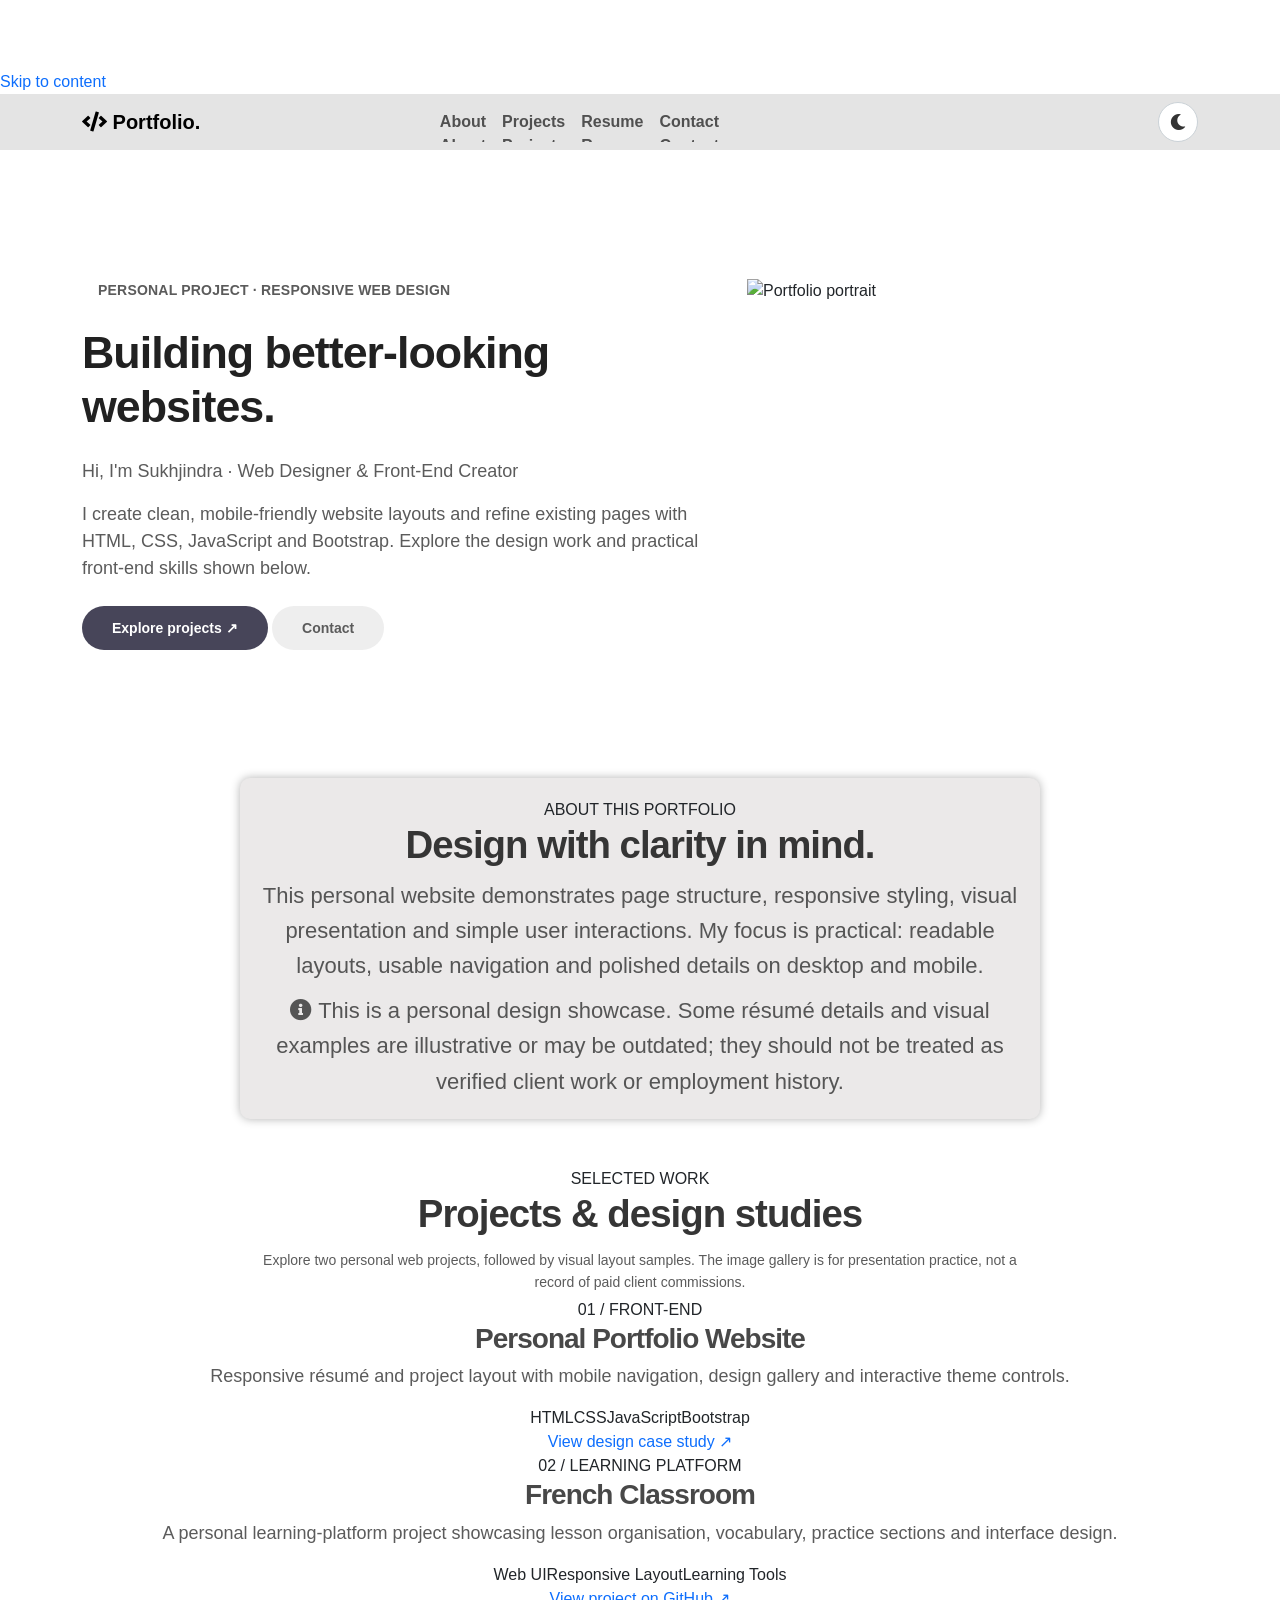
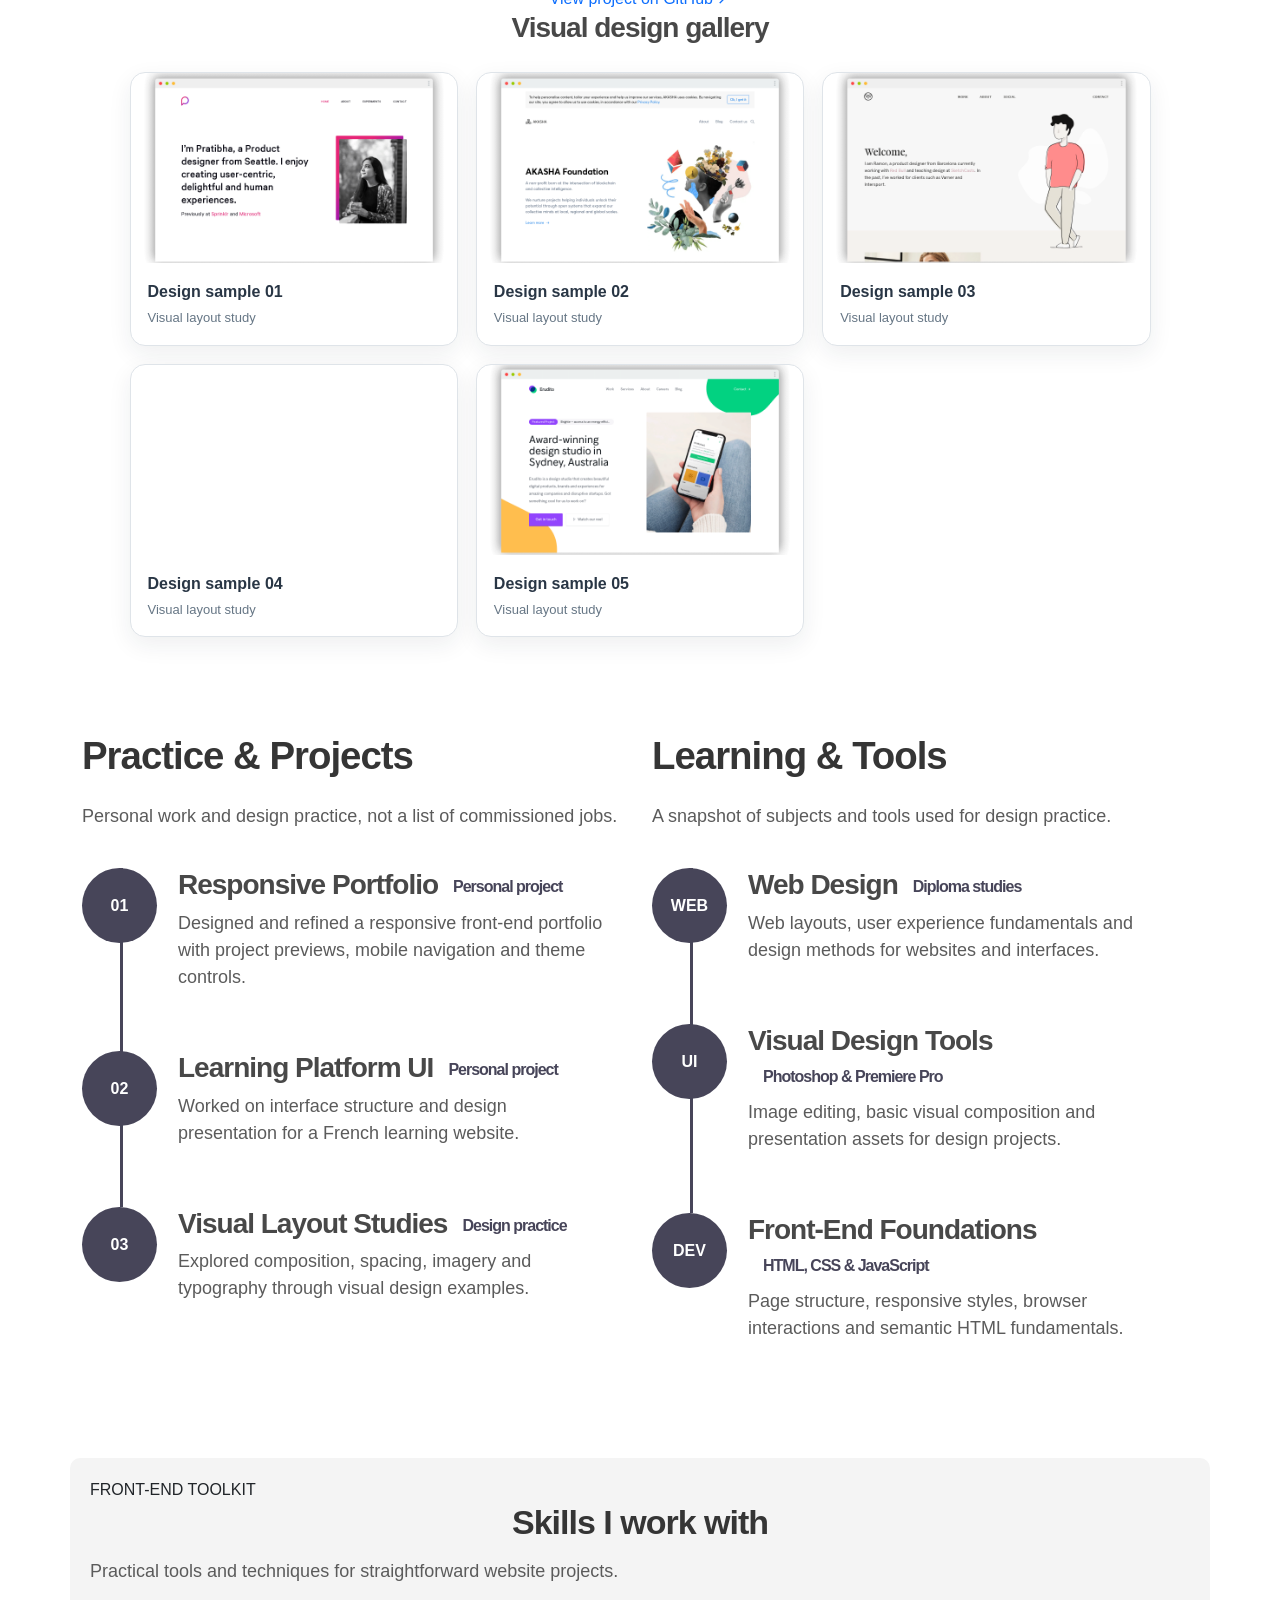
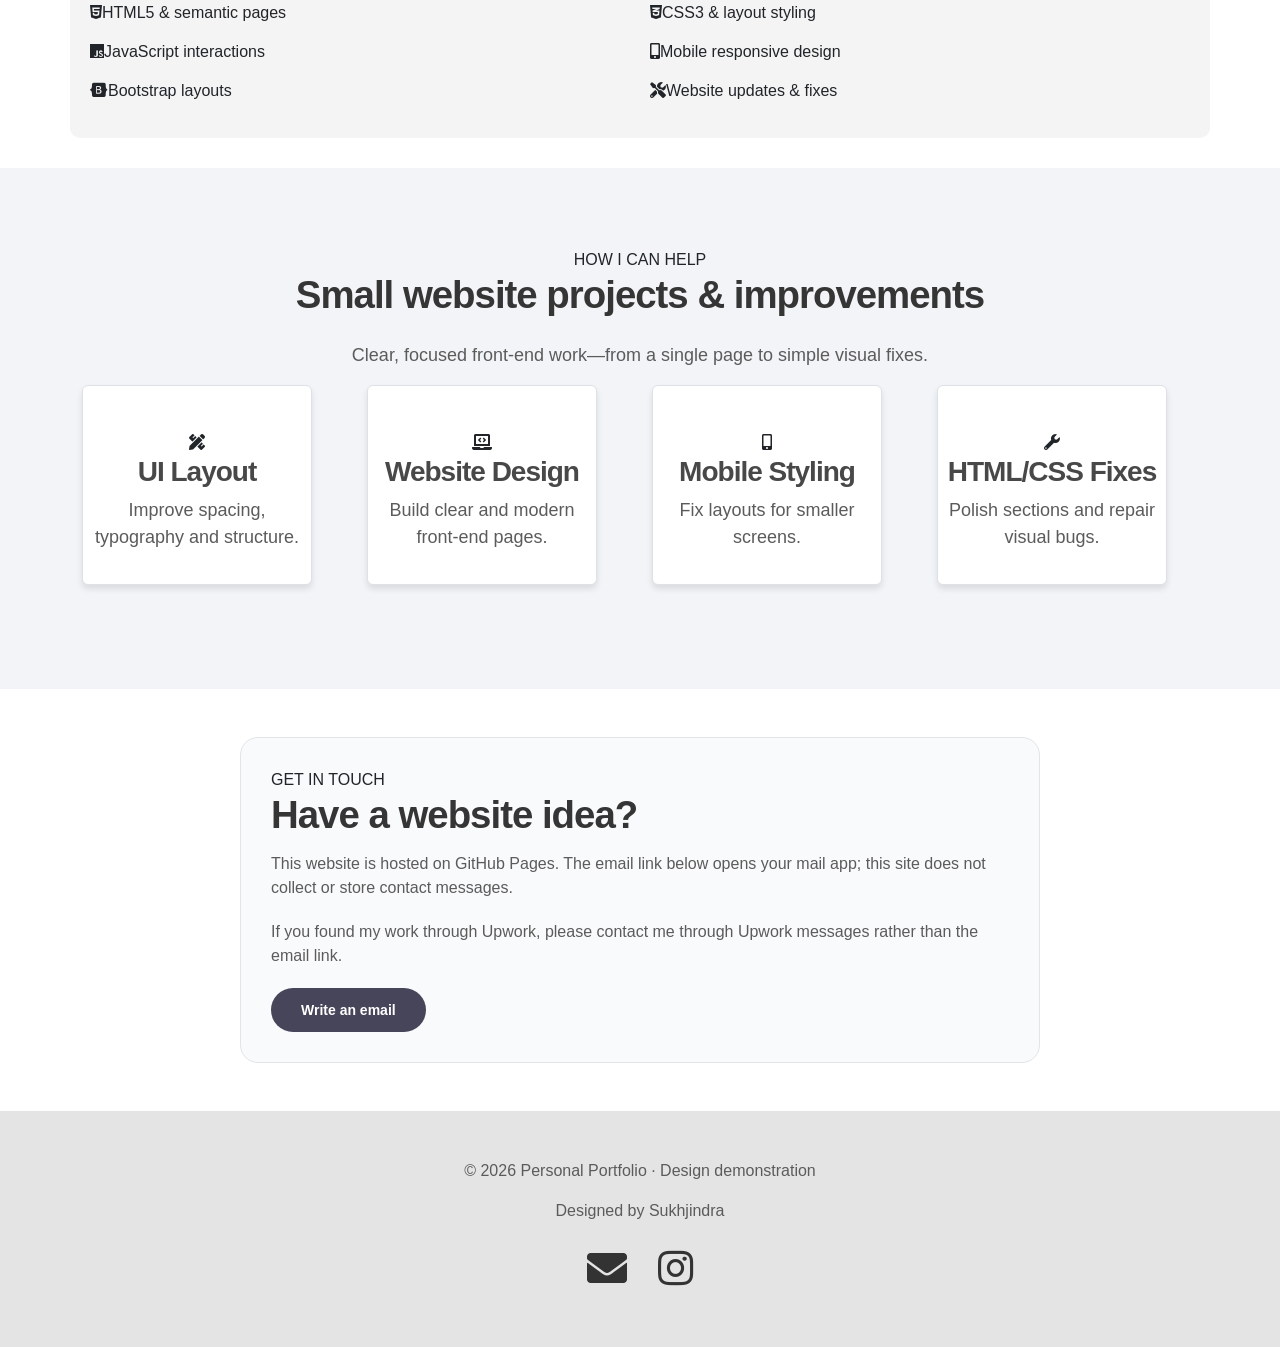
==== commit 9919f76e: "Replace fragile animated heading with responsive, clear front-end portfolio introduction" ====
--- a/index.html
+++ b/index.html
@@ -99,14 +99,8 @@
         <div class="col-lg-7 col-md-12 col-12 d-flex align-items-center">
           <div class="about-text">
             <small class="small-text">PERSONAL PROJECT · RESPONSIVE WEB DESIGN</small>
-            <h1 class="animated animated-text">
-              <span class="mr-2">Hey folks, I'm</span>
-              <span class="animated-info">
-                <span class="animated-item">SUKHJINDRA</span>
-                <span class="animated-item">Web Designer</span>
-                <span class="animated-item">Front-End Creator</span>
-              </span>
-            </h1>
+            <h1>Building <span class="highlight">better-looking websites.</span></h1>
+            <p class="hero-signature">Hi, I'm Sukhjindra · Web Designer &amp; Front-End Creator</p>
 
             <p class="intro-copy">I create clean, mobile-friendly website layouts and refine existing pages with HTML, CSS, JavaScript and Bootstrap. Explore the design work and practical front-end skills shown below.</p>
 
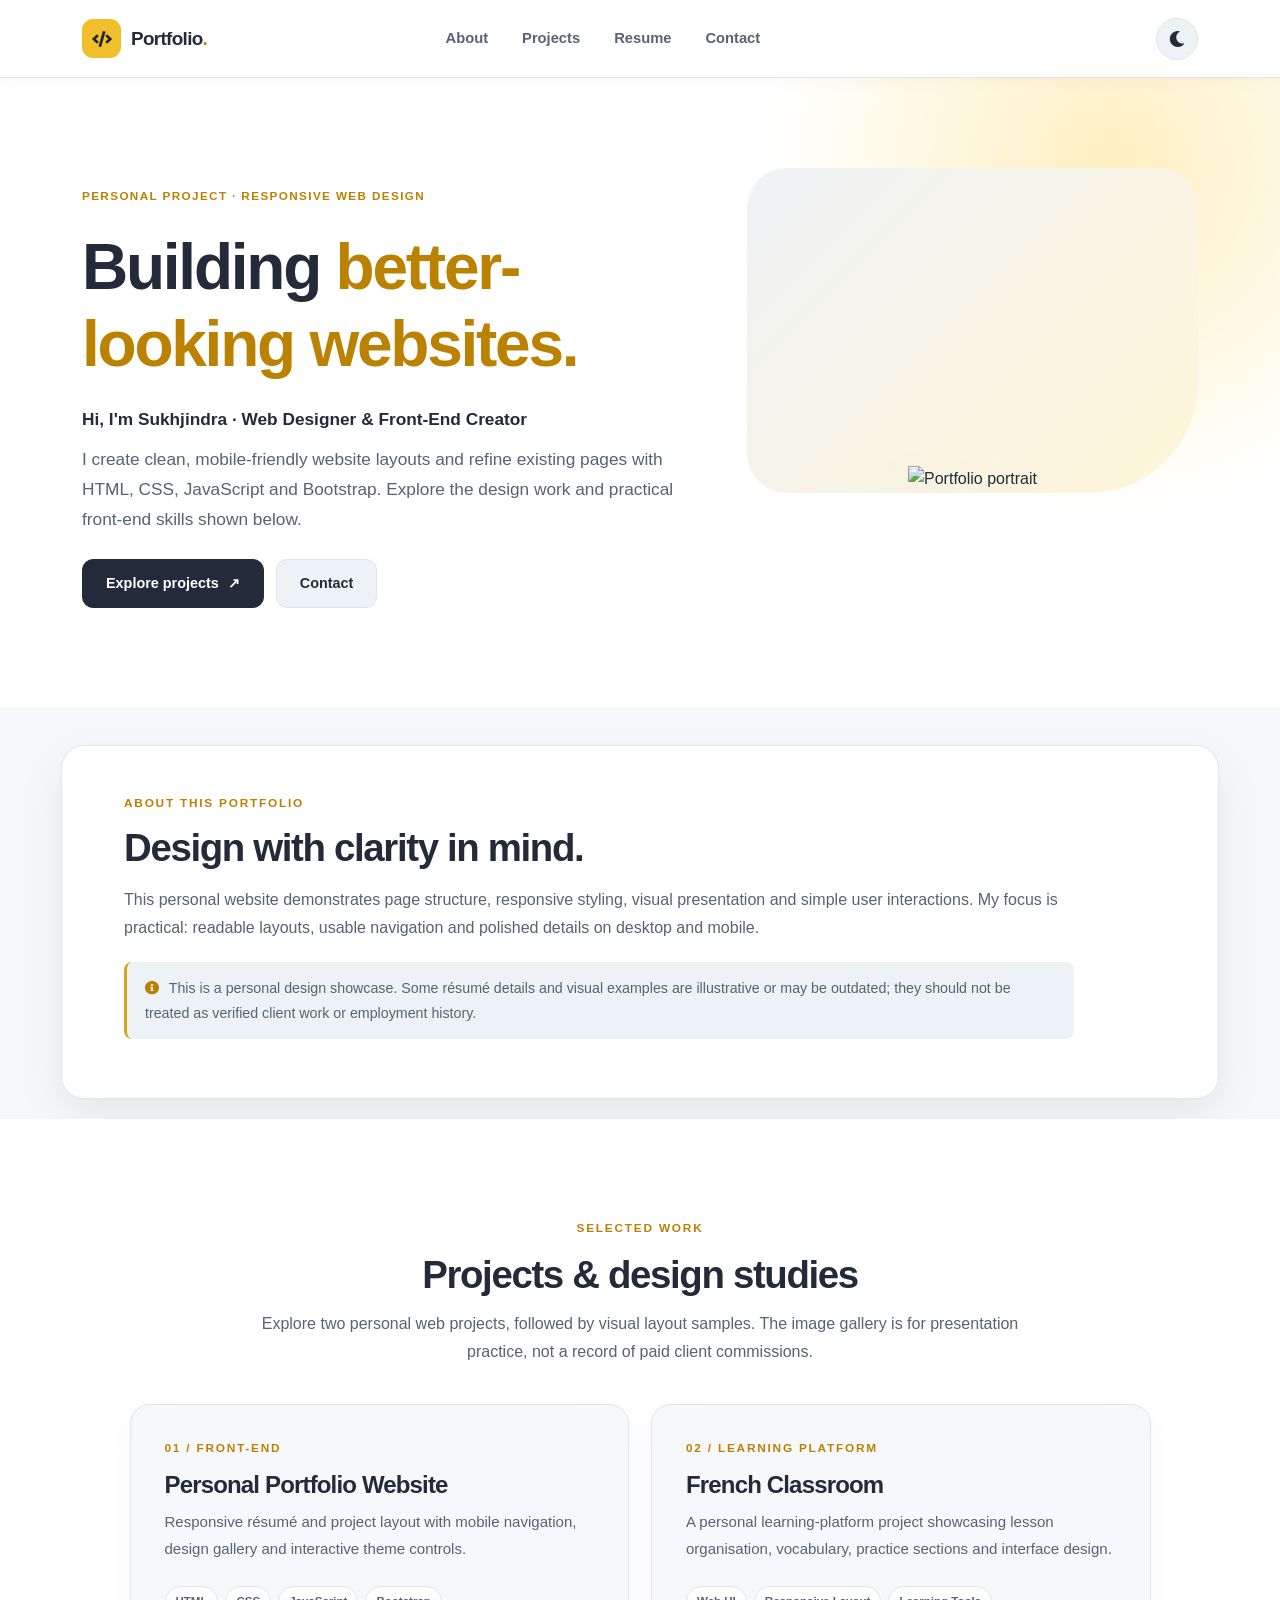
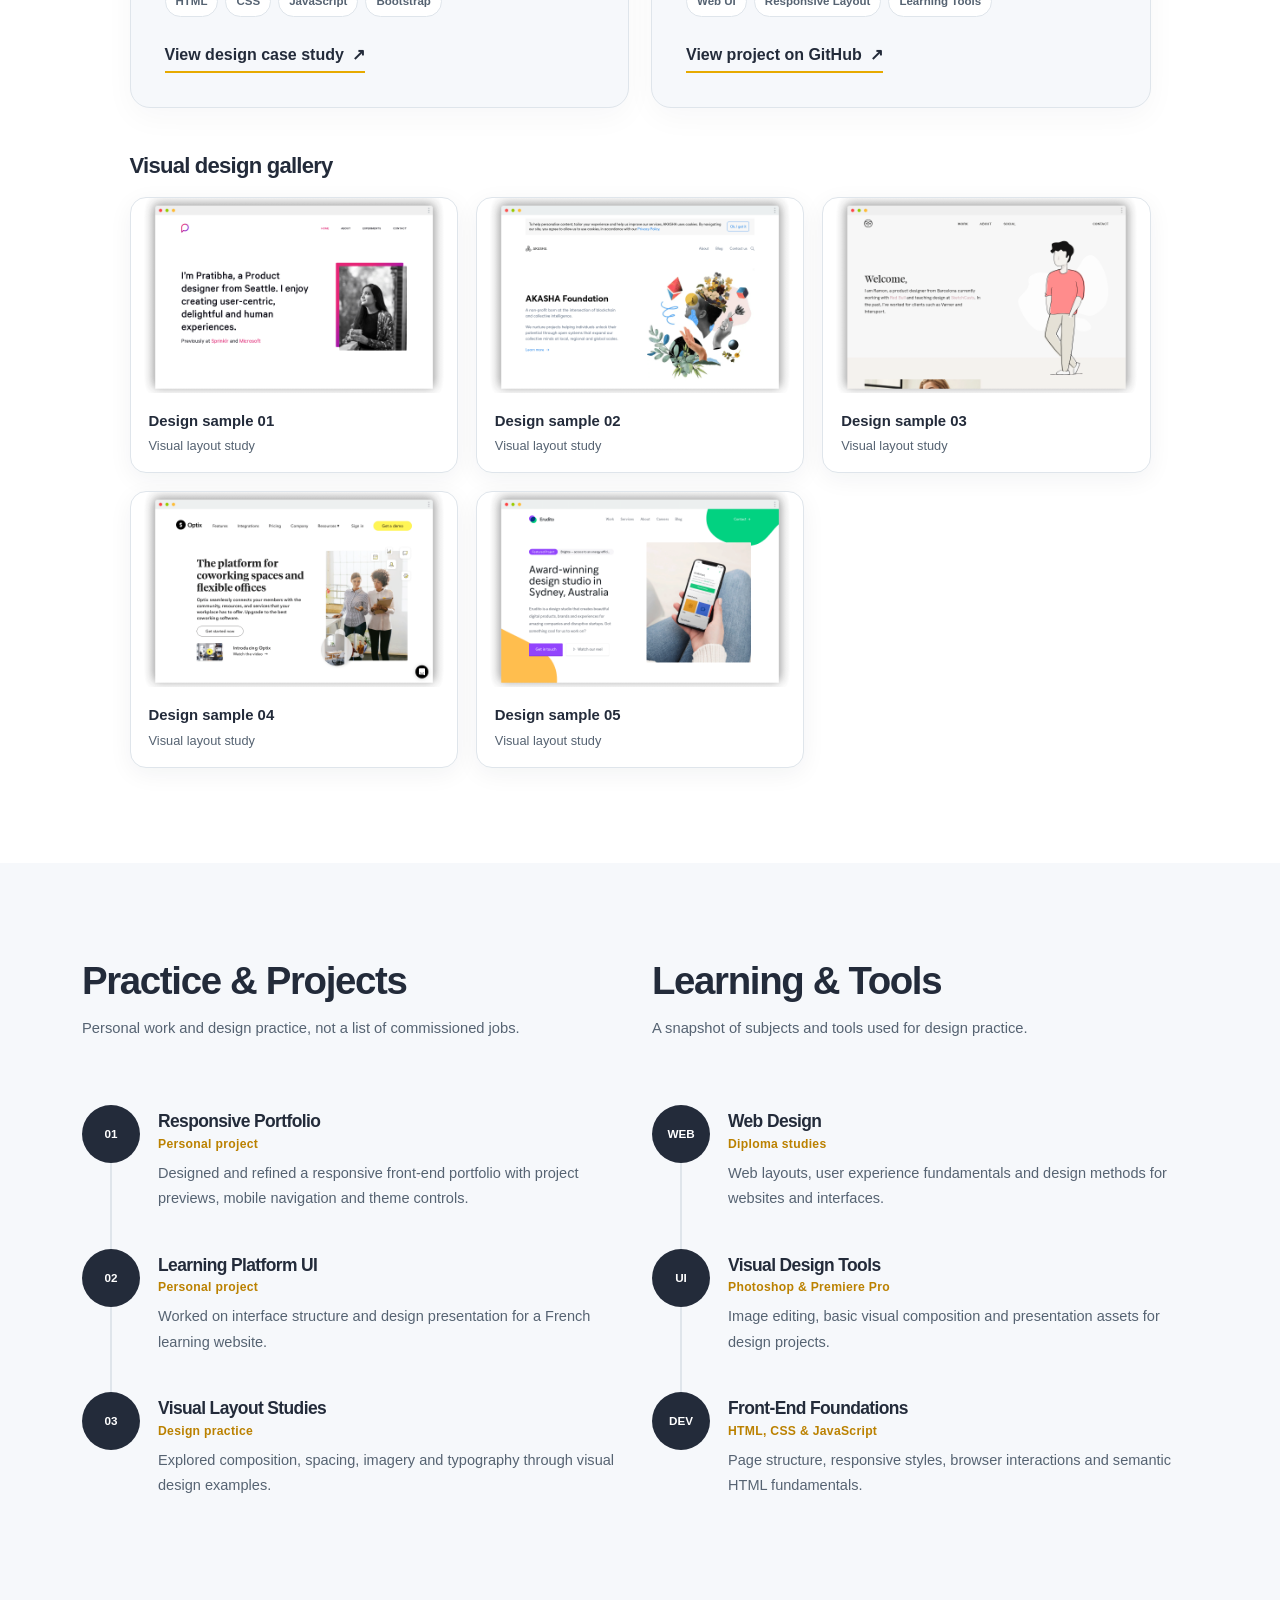
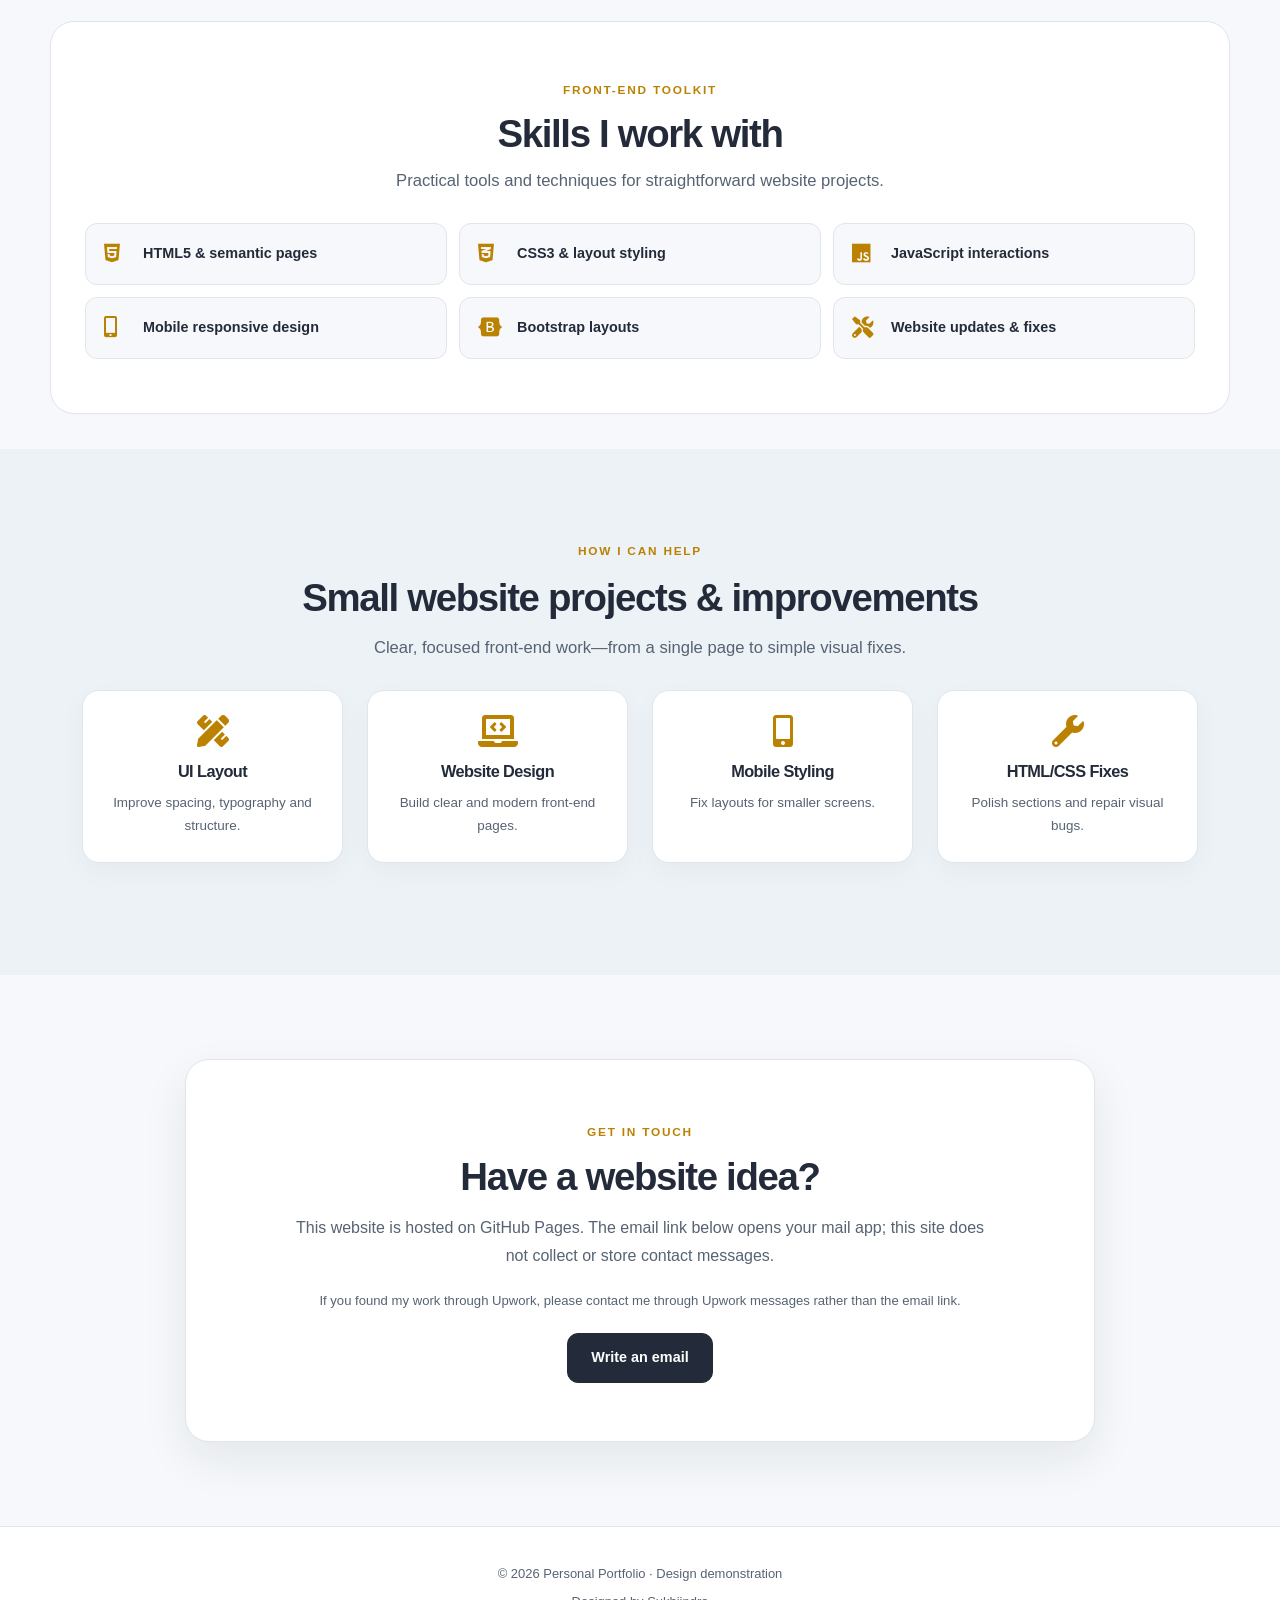
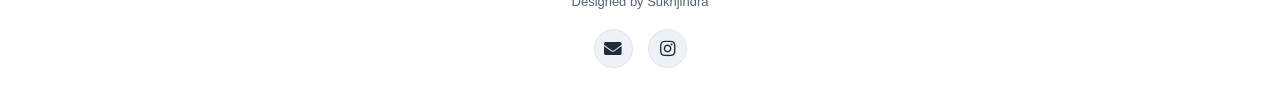
==== commit 29531ac1: "Remove unused inline styles and correct navigation semantics" ====
--- a/index.html
+++ b/index.html
@@ -13,44 +13,7 @@
   <link rel="stylesheet" href="https://cdn.jsdelivr.net/npm/bootstrap@5.3.3/dist/css/bootstrap.min.css">
   <link rel="stylesheet" href="https://cdnjs.cloudflare.com/ajax/libs/font-awesome/5.15.3/css/all.min.css">
   <link rel="stylesheet" href="./css/style.css">
-  <style>
-    .icons {
-      margin-top: 48px;
-    }
-
-
-    @media (max-width: 767px) {
-      .nav-tabs {
-        flex-direction: column;
-      }
-
-      .nav-tabs .nav-item {
-        margin-bottom: 0.25rem;
-      }
-
-      .nav-tabs .nav-link {
-        border: 1px solid transparent;
-        border-radius: 0.25rem;
-      }
-
-      .nav-tabs .nav-link.active {
-        border-color: #dee2e6 #dee2e6 #fff;
-      }
-    }
-
-    .alert {
-      text-align: center;
-      background-color: #4CAF50;
-      color: white;
-      padding: 10px;
-      border-radius: 5px;
-      margin-top: 10px;
-      display: none;
-    }
-
-
-    /*  */
-  </style>
+
 
   <link rel="canonical" href="https://github505050.github.io/Portfolio/">
 </head>
@@ -81,11 +44,11 @@
           </li>
         </ul>
 
-        <ul class="navbar-nav ms-lg-auto">
+        <div class="navbar-nav ms-lg-auto">
           <div class="ml-lg-4">
             <div class="color-mode d-flex justify-content-center align-items-center"><button class="theme-toggle" type="button" aria-label="Enable dark mode" aria-pressed="false" title="Switch colour theme"><i class="fas fa-moon" aria-hidden="true"></i></button></div>
           </div>
-        </ul>
+        </div>
       </div>
     </div>
   </nav>
--- a/css/style.css
+++ b/css/style.css
@@ -1,1014 +1,174 @@
-body {
-  font-family: "Maven Pro", sans-serif;
-  padding-top: 70px;
-}
-.navbar {
-  background-color: rgb(228, 228, 228);
-}
-.full-screen {
-  padding: 8rem 0;
-}
-
-.small-text {
-  color: #5b5b5b;
-  font-size: 14px;
-  font-weight: bold;
-  padding: 8px 16px;
-  border-radius: 50px;
-  letter-spacing: 0.2px;
-}
-
-ul {
-  margin: 0;
-  padding: 0;
-}
-ul li {
-  list-style: none;
-}
-
-a {
-  font-weight: normal;
-  text-decoration: none !important;
-  transition: all 0.4s ease;
-}
-a:hover {
-  color: #ffc200 !important;
-}
-
-.navbar-brand .uil {
-  font-size: 40px;
-}
-
-p {
-  font-size: 18px;
-  font-weight: 300;
-  line-height: 1.5;
-  color: #5b5b5b;
-}
-
-h1,
-h2,
-h3,
-h4,
-h5,
-h6 {
-  font-weight: bold;
-  letter-spacing: -1px;
-}
-
-h1 {
-  color: #212121;
-  font-size: 2.8em;
-  margin: 24px 0;
-}
-
-h2 {
-  color: #353535;
-  font-size: 2.4em;
-  font-weight: bold;
-}
-
-h3 {
-  color: #484848;
-}
-
-h3,
-b,
-strong {
-  font-weight: bold;
-}
-
-.custom-btn {
-  background: #eee;
-  color: #5b5b5b;
-  font-weight: bold;
-  border-radius: 50px;
-  padding: 13px 29px;
-  font-size: 14px;
-  line-height: normal;
-  overflow: hidden;
-  transition: all 0.4s ease;
-}
-.custom-btn:hover {
-  color: #ffc200;
-}
-.custom-btn.custom-btn-bg {
-  background: #474559;
-  color: #ffffff;
-}
-.custom-btn.custom-btn-bg:hover {
-  background: #ffc200;
-  color: #ffffff !important;
-}
-
-.animated {
-  position: relative;
-}
-
-.animated-info {
-  display: inline-block;
-  vertical-align: top;
-  margin-top: 5px;
-  min-width: 260px;
-  position: relative;
-}
-
-.animated-item {
-  color: #ffc200;
-}
-
-.animated-item {
-  font-size: 38px;
-  line-height: inherit;
-  display: block;
-  opacity: 0;
-  overflow: hidden;
-  position: absolute;
-  top: 0;
-  right: 0;
-  left: 0;
-  animation: BottomTotop 6s linear infinite 0s;
-}
-.animated-item:nth-child(2n + 2) {
-  animation-delay: 2s;
-}
-.animated-item:nth-child(3n + 3) {
-  animation-delay: 4s;
-}
-
-@keyframes BottomTotop {
-  0% {
-    opacity: 0;
-  }
-  5% {
-    opacity: 0;
-    transform: translateY(5px);
-  }
-  10% {
-    opacity: 1;
-    transform: translateY(0px);
-  }
-  25% {
-    opacity: 1;
-    transform: translateY(0px);
-  }
-  30% {
-    opacity: 0;
-    transform: translateY(5px);
-  }
-  80% {
-    opacity: 0;
-  }
-  100% {
-    opacity: 0;
-  }
-}
-.navbar {
-  position: fixed;
-  top: 0;
-  right: 0;
-  left: 0;
-  z-index: 999999;
-  will-change: transform;
-  transition: transform 200ms linear;
-}
-.navbar[class*="-unpinned"] {
-  transform: translate(0, -150%);
-}
-.navbar[class*="-pinned"] {
-  transform: translate(0, 0);
-}
-.navbar[class*="headroom--not-top"] {
-  background: #ffffff;
-  border-bottom: 1px solid #f0f0f0;
-  padding-top: 0;
-  padding-bottom: 0;
-}
-
-.navbar-brand {
-  font-weight: bold;
-}
-
-.navbar-expand-sm .navbar-nav .nav-link {
-  padding: 0 20px;
-}
-
-.nav-link {
-  font-weight: bold;
-  font-size: 16px;
-  overflow: hidden;
-}
-.nav-link span {
-  position: relative;
-  display: inline-block;
-  transition: transform 0.3s;
-}
-.nav-link span:before {
-  position: absolute;
-  top: 100%;
-  content: attr(data-hover);
-  transform: translate3d(0, 0, 0);
-}
-
-.navbar-light .navbar-nav .nav-link:focus,
-.navbar-light .navbar-nav .nav-link:hover {
-  color: #ffc200;
-  font-weight: bold;
-}
-.navbar-light .navbar-nav .nav-link:focus span,
-.navbar-light .navbar-nav .nav-link:hover span {
-  transform: translateY(-100%);
-}
-
-.navbar-light .navbar-toggler-icon {
-  background: none;
-}
-
-.navbar-toggler {
-  border: 0;
-  padding: 0;
-  width: 32px;
-  height: 32px;
-  line-height: 32px;
-  outline: none;
-  cursor: pointer;
-  margin-right: 10px;
-}
-.navbar-toggler:focus {
-  outline: none;
-}
-.navbar-toggler[aria-expanded="true"] .navbar-toggler-icon:first-child {
-  transform: rotate(45deg);
-  top: 6px;
-}
-.navbar-toggler[aria-expanded="true"] .navbar-toggler-icon:nth-child(2) {
-  display: none;
-}
-.navbar-toggler[aria-expanded="true"] .navbar-toggler-icon:last-child {
-  transform: rotate(-45deg);
-  bottom: 1px;
-}
-.navbar-toggler .navbar-toggler-icon {
-  background: #212121;
-  display: block;
-  width: 100%;
-  height: 2px;
-  margin: 5px 0;
-  transition: all 0.4s ease;
-  position: relative;
-}
-
-.copyright-text {
-  font-size: 16px;
-  font-weight: normal;
-  display: block;
-}
-
-.color-mode {
-  font-weight: bold;
-  cursor: pointer;
-}
-
-.color-mode-icon {
-  position: relative;
-  right: 6px;
-}
-.color-mode-icon:after {
-  font-family: "unicons";
-  content: "\ea9f";
-  font-size: 30px;
-  font-weight: 300;
-  font-style: normal;
-}
-.color-mode-icon.active:after {
-  font-family: "unicons";
-  content: "\eb65";
-  font-size: 30px;
-  color: #ffffff;
-}
-
-.dark-mode {
-  background: #0c0c0d;
-}
-.dark-mode .navbar-light .navbar-nav .nav-link {
-  color: rgba(255, 255, 255, 0.8);
-}
-.dark-mode .navbar-light .navbar-nav .nav-link:hover {
-  color: #ffc200;
-}
-.dark-mode .navbar[class*="headroom--not-top"] {
-  background: #0c0c0d;
-  border-bottom: 1px solid #1f1f1f;
-}
-.dark-mode .small-text {
-  background: #0d0c15;
-  color: #ffffff;
-}
-.dark-mode .feature-card .uil,
-.dark-mode .navbar-light .navbar-brand,
-.dark-mode h1,
-.dark-mode h2,
-.dark-mode h3,
-.dark-mode h4,
-.dark-mode h5,
-.dark-mode h6,
-.dark-mode .color-mode {
-  color: #ffffff;
-}
-.dark-mode .owl-carousel .owl-nav button.owl-next,
-.dark-mode .owl-carousel .owl-nav button.owl-prev,
-.dark-mode .owl-carousel button.owl-dot {
-  color: #ffffff;
-}
-
-.timeline-wrapper {
-  position: relative;
-  padding: 22px 0;
-}
-.timeline-wrapper:last-child:before {
-  height: 0;
-}
-.timeline-wrapper:before {
-  content: "";
-  background: #474559;
-  width: 3px;
-  height: 100%;
-  position: absolute;
-  left: 38px;
-}
-
-.timeline-yr {
-  background: #474559;
-  border-radius: 100%;
-  position: absolute;
-  width: 75px;
-  height: 75px;
-  line-height: 75px;
-  text-align: center;
-}
-.timeline-yr:hover {
-  background-color: rgb(233, 151, 0);
-  transition: opacity 0.3s ease-in-out;
-}
-.timeline-yr span {
-  color: #ffffff;
-  font-size: 16px;
-  font-weight: bold;
-  display: block;
-  line-height: 75px;
-}
-
-.timeline-info {
-  display: inline-block;
-  vertical-align: top;
-  max-width: 432px;
-  margin-left: 6em;
-}
-.timeline-info small {
-  color: #474559;
-  font-size: 16px;
-  font-weight: bold;
-  display: inline-block;
-  vertical-align: middle;
-  margin-left: 15px;
-}
-
-.owl-carousel .owl-nav span {
-  display: none;
-}
-.owl-carousel .owl-nav .owl-prev:before,
-.owl-carousel .owl-nav .owl-next:before {
-  background: none;
-  padding: 0;
-  display: block;
-  position: absolute;
-  top: 50%;
-  transform: translate(0, -50%);
-  font-family: "unicons";
-  font-size: 100px;
-  line-height: normal;
-}
-.owl-carousel .owl-nav .owl-prev:before {
-  content: "\e833";
-  left: -45px;
-}
-.owl-carousel .owl-nav .owl-next:before {
-  content: "\e836";
-  right: -45px;
-}
-
-.owl-theme .owl-nav [class*="owl-"] {
-  background: none;
-  border-radius: 0;
-  margin: 0;
-  padding: 0;
-  font-size: inherit;
-}
-.owl-theme .owl-nav [class*="owl-"]:hover {
-  color: #ffc200;
-}
-.owl-theme .owl-dots .owl-dot {
-  outline: none;
-}
-.owl-theme .owl-dots .owl-dot span {
-  width: 8px;
-  height: 8px;
-}
-.owl-theme .owl-dots .owl-dot.active span,
-.owl-theme .owl-dots .owl-dot:hover span {
-  background: #5b5b5b;
-}
-
-.google-map iframe {
-  width: 100%;
-}
-
-.contact-form {
-  position: relative;
-}
-.container-about {
-  display: flex;
-  justify-content: center;
-  align-items: center;
-  height: 100%;
-}
-
-.about-me {
-  background-color: rgb(235, 233, 233);
-  padding: 20px;
-  border-radius: 10px;
-  box-shadow: 0 0 10px rgba(0, 0, 0, 0.3);
-  transition: transform 0.3s, box-shadow 0.3s;
-  position: relative;
-  text-align: center;
-  max-width: 800px;
-  width: 100%;
-  box-sizing: border-box;
-}
-
-.about-me h2 {
-  margin-top: 0;
-}
-
-.about-me p {
-  margin: 10px 0 0;
-  font-size: 22px;
-  line-height: 1.6;
-  color: #555;
-}
-
-.about-me:hover {
-  transform: translateZ(10px);
-  box-shadow: 0 0 20px rgba(0, 0, 0, 0.5);
-}
-.contact-form .form-control {
-  background: transparent;
-  border-radius: 2px;
-  outline: none;
-  box-shadow: none;
-  font-weight: bold;
-  margin: 16px 0;
-}
-.contact-form .form-control:not(textarea) {
-  height: 48px;
-}
-.contact-form .form-control:hover,
-.contact-form .form-control:focus {
-  border-color: #ffc200;
-}
-.contact-form .submit-btn {
-  background: #ffc200;
-  border-radius: 50px;
-  color: #ffffff;
-  font-weight: bold;
-  border: 0;
-  cursor: pointer;
-  transition: all 0.4s ease;
-}
-.contact-form .submit-btn:hover {
-  background: #474559;
-}
-
-.contact-info {
-  background: #474559;
-  border-radius: 0 0 3px 3px;
-  position: relative;
-  bottom: 8px;
-}
-.contact-info p,
-.contact-info a {
-  color: #f7f3f3;
-}
-
-.social-links .uil {
-  color: #f7f3f3;
-  font-size: 20px;
-  display: block;
-  margin: 5px 0;
-}
-.social-links .uil:hover {
-  color: #ffc200;
-}
-
-@media (min-width: 1270px) {
-  .owl-theme .owl-dots {
-    position: relative;
-    bottom: 50px;
-  }
-}
-@media (max-width: 991px) {
-  .full-screen {
-    padding-bottom: 4rem;
-  }
-
-  .color-mode {
-    display: none;
-  }
-
-  .about-image {
-    margin-top: 4em;
-  }
-
-  .mobile-mt-2,
-  .contact-form {
-    margin-top: 2em;
-  }
-
-  .contact-info {
-    padding: 0 2rem;
-  }
-}
-@media (max-width: 767px) {
-  h1 {
-    font-size: 2.4em;
-  }
-
-  h2 {
-    font-size: 2em;
-  }
-
-  .animated-item {
-    font-size: 28px;
-  }
-
-  .navbar-collapse {
-    background: #ffffff;
-    text-align: center;
-    padding-bottom: 20px;
-  }
-
-  .navbar-expand-sm .navbar-nav .nav-link {
-    padding: 3px 20px;
-  }
-}
-@media (max-width: 580px) {
-  .animated-info {
-    min-width: 200px;
-  }
-  .animated-item {
-    font-size: 30px;
-  }
-
-  .custom-btn-group {
-    text-align: center;
-  }
-
-  .custom-btn {
-    display: block;
-    margin: 10px 0;
-  }
-
-  .owl-theme .owl-nav {
-    display: none;
-  }
-
-  .timeline-info small {
-    display: block;
-    margin: 10px 0 0 0;
-  }
-}
-@media (max-width: 320px) {
-  .animated-text {
-    margin-top: 0;
-  }
-
-  .about-text {
-    text-align: center;
-  }
-
-  .full-screen {
-    padding: 4rem 0;
-  }
-
-  .mobile-block {
-    display: block;
-  }
-
-  .contact-info {
-    flex-direction: column;
-  }
-
-  .social-links li {
-    display: inline-block;
-    vertical-align: top;
-  }
-}
-
-/* Skills
- */
-.skills-section {
-  background-color: #f4f4f4;
-  padding: 20px;
-  border-radius: 10px;
-  margin: 30px;
-}
-
-.skills-section h2 {
-  font-size: 34px;
-  margin-bottom: 15px;
-  text-align: center;
-}
-
-.skills-list {
-  list-style: none;
-  font-size: 16px;
-  line-height: 1.5;
-  display: flex;
-  flex-wrap: wrap;
-  justify-content: space-between;
-}
-
-.skills-list li {
-  width: calc(50% - 10px);
-
-  margin-bottom: 15px;
-}
-
-.skill-item {
-  padding: 10px;
-  border: 1px solid #ddd;
-  border-radius: 5px;
-  transition: background-color 0.3s;
-}
-
-.skill-title {
-  display: block;
-  font-weight: bold;
-  margin-bottom: 8px;
-}
-
-.progress-bar {
-  width: 100%;
-  height: 10px;
-  background-color: #ddd;
-  position: relative;
-  border-radius: 5px;
-  overflow: hidden;
-}
-
-.progress-fill {
-  position: absolute;
-  height: 100%;
-  width: 0;
-  background-color: orange;
-  border-radius: 5px;
-  transition: width 0.3s, box-shadow 0.3s;
-}
-
-.skill-item:hover {
-  background-color: #f8f8f8;
-}
-
-.skill-item:hover .progress-fill {
-  width: 100%;
-  box-shadow: 0 0 10px rgba(255, 165, 0, 0.6);
-}
-
-/*  services*/
-#service {
-  background-color: #c4bbbb;
-  padding: 80px 0;
-}
-
-.custom-card {
-  width: 200px;
-  height: 200px;
-  display: flex;
-  align-items: center;
-  justify-content: center;
-  background-color: #ffffff;
-  border: 1px solid #eaeaea;
-  box-shadow: 0 4px 6px rgba(0, 0, 0, 0.1);
-  transition: transform 0.3s, background-color 0.3s, box-shadow 0.3s;
-}
-
-.custom-card:hover {
-  transform: translateY(-5px);
-  background-color: #ff8c00; /* Orange background color on hover */
-  box-shadow: 0 8px 12px rgba(0, 0, 0, 0.2);
-}
-
-.card-body {
-  padding: 0;
-  text-align: center;
-}
-
-.icon {
-  font-size: 36px;
-  color: black;
-  margin: 0;
-}
-
-h5 {
-  font-size: 18px;
-  font-weight: bold;
-  color: black;
-  margin-top: 10px;
-}
-
-.social-icons {
-  margin-top: 0px;
-  font-size: 40px;
-}
-
-.social-icons a {
-  display: inline-block;
-  margin: 0 10px;
-  font-size: 40px;
-  color: #333;
-  transition: color 0.3s ease-in-out;
-}
-
-.social-icons a:hover {
-  color: #007bff;
-}
-
-@media (max-width: 768px) {
-  .col-sm-6 {
-    flex-basis: 50%;
-    max-width: 50%;
-  }
-}
-
-.owl-theme .owl-dots,
-.owl-theme .owl-nav {
-  text-align: center;
-  -webkit-tap-highlight-color: transparent;
-}
-.owl-theme .owl-nav {
-  margin-top: 10px;
-}
-.owl-theme .owl-nav [class*="owl-"] {
-  color: #fff;
-  font-size: 14px;
-  margin: 5px;
-  padding: 4px 7px;
-  background: #d6d6d6;
-  display: inline-block;
-  cursor: pointer;
-  border-radius: 3px;
-}
-.owl-theme .owl-nav [class*="owl-"]:hover {
-  background: #869791;
-  color: #fff;
-  text-decoration: none;
-}
-.owl-theme .owl-nav .disabled {
-  opacity: 0.5;
-  cursor: default;
-}
-.owl-theme .owl-nav.disabled + .owl-dots {
-  margin-top: 10px;
-}
-.owl-theme .owl-dots .owl-dot {
-  display: inline-block;
-  zoom: 1;
-}
-.owl-theme .owl-dots .owl-dot span {
-  width: 10px;
-  height: 10px;
-  margin: 5px 7px;
-  background: #d6d6d6;
-  display: block;
-  -webkit-backface-visibility: visible;
-  transition: opacity 0.2s ease;
-  border-radius: 30px;
-}
-.owl-theme .owl-dots .owl-dot.active span,
-.owl-theme .owl-dots .owl-dot:hover span {
-  background: #869791;
-}
-
-.owl-carousel,
-.owl-carousel .owl-item {
-  -webkit-tap-highlight-color: transparent;
-  position: relative;
-}
-.owl-carousel {
-  display: none;
-  width: 100%;
-  z-index: 1;
-}
-.owl-carousel .owl-stage {
-  position: relative;
-  -ms-touch-action: pan-Y;
-  touch-action: manipulation;
-  -moz-backface-visibility: hidden;
-}
-.owl-carousel .owl-stage:after {
-  content: ".";
-  display: block;
-  clear: both;
-  visibility: hidden;
-  line-height: 0;
-  height: 0;
-}
-.owl-carousel .owl-stage-outer {
-  position: relative;
-  overflow: hidden;
-  -webkit-transform: translate3d(0, 0, 0);
-}
-.owl-carousel .owl-item,
-.owl-carousel .owl-wrapper {
-  -webkit-backface-visibility: hidden;
-  -moz-backface-visibility: hidden;
-  -ms-backface-visibility: hidden;
-  -webkit-transform: translate3d(0, 0, 0);
-  -moz-transform: translate3d(0, 0, 0);
-  -ms-transform: translate3d(0, 0, 0);
-}
-.owl-carousel .owl-item {
-  min-height: 1px;
-  float: left;
-  -webkit-backface-visibility: hidden;
-  -webkit-touch-callout: none;
-}
-.owl-carousel .owl-item img {
-  display: block;
-  width: 100%;
-}
-.owl-carousel .owl-dots.disabled,
-.owl-carousel .owl-nav.disabled {
-  display: none;
-}
-.no-js .owl-carousel,
-.owl-carousel.owl-loaded {
-  display: block;
-}
-.owl-carousel .owl-dot,
-.owl-carousel .owl-nav .owl-next,
-.owl-carousel .owl-nav .owl-prev {
-  cursor: pointer;
-  -webkit-user-select: none;
-  -khtml-user-select: none;
-  -moz-user-select: none;
-  -ms-user-select: none;
-  user-select: none;
-}
-.owl-carousel .owl-nav button.owl-next,
-.owl-carousel .owl-nav button.owl-prev,
-.owl-carousel button.owl-dot {
-  background: 0 0;
-  color: inherit;
-  border: none;
-  padding: 0 !important;
-  font: inherit;
-}
-.owl-carousel.owl-loading {
-  opacity: 0;
-  display: block;
-}
-.owl-carousel.owl-hidden {
-  opacity: 0;
-}
-.owl-carousel.owl-refresh .owl-item {
-  visibility: hidden;
-}
-.owl-carousel.owl-drag .owl-item {
-  -ms-touch-action: pan-y;
-  touch-action: pan-y;
-  -webkit-user-select: none;
-  -moz-user-select: none;
-  -ms-user-select: none;
-  user-select: none;
-}
-.owl-carousel.owl-grab {
-  cursor: move;
-  cursor: grab;
-}
-.owl-carousel.owl-rtl {
-  direction: rtl;
-}
-.owl-carousel.owl-rtl .owl-item {
-  float: right;
-}
-.owl-carousel .animated {
-  animation-duration: 1s;
-  animation-fill-mode: both;
-}
-.owl-carousel .owl-animated-in {
-  z-index: 0;
-}
-.owl-carousel .owl-animated-out {
-  z-index: 1;
-}
-.owl-carousel .fadeOut {
-  animation-name: fadeOut;
-}
-@keyframes fadeOut {
-  0% {
-    opacity: 1;
-  }
-  100% {
-    opacity: 0;
-  }
-}
-.owl-height {
-  transition: height 0.5s ease-in-out;
-}
-.owl-carousel .owl-item .owl-lazy {
-  opacity: 0;
-  transition: opacity 0.4s ease;
-}
-.owl-carousel .owl-item .owl-lazy:not([src]),
-.owl-carousel .owl-item .owl-lazy[src^=""] {
-  max-height: 0;
-}
-.owl-carousel .owl-item img.owl-lazy {
-  transform-style: preserve-3d;
-}
-.owl-carousel .owl-video-wrapper {
-  position: relative;
-  height: 100%;
-  background: #000;
-}
-.owl-carousel .owl-video-play-icon {
-  position: absolute;
-  height: 80px;
-  width: 80px;
-  left: 50%;
-  top: 50%;
-  margin-left: -40px;
-  margin-top: -40px;
-  background: url(owl.video.play.png) no-repeat;
-  cursor: pointer;
-  z-index: 1;
-  -webkit-backface-visibility: hidden;
-  transition: transform 0.1s ease;
-}
-.owl-carousel .owl-video-play-icon:hover {
-  -ms-transform: scale(1.3, 1.3);
-  transform: scale(1.3, 1.3);
-}
-.owl-carousel .owl-video-playing .owl-video-play-icon,
-.owl-carousel .owl-video-playing .owl-video-tn {
-  display: none;
-}
-.owl-carousel .owl-video-tn {
-  opacity: 0;
-  height: 100%;
-  background-position: center center;
-  background-repeat: no-repeat;
-  background-size: contain;
-  transition: opacity 0.4s ease;
-}
-.owl-carousel .owl-video-frame {
-  position: relative;
-  z-index: 1;
-  height: 100%;
-  width: 100%;
-}
-
-.footer {
-  background-color: rgb(228, 228, 228);
-}
 
-/* Accessible, responsive portfolio fixes */
-html{scroll-padding-top:84px}
-.navbar{position:relative;z-index:11}
-.navbar .navbar-toggler{border:1px solid #bdc5cf;padding:10px 12px}
-.navbar .navbar-toggler-icon{width:1.25rem;height:1.25rem}
-.theme-toggle{display:inline-flex;align-items:center;justify-content:center;border:1px solid #cbd2d7;background:#fff;color:#333;padding:10px;border-radius:50%;height:40px;width:40px}
-.project-gallery{display:grid;grid-template-columns:repeat(3,minmax(0,1fr));gap:18px;margin-top:28px;text-align:left}
-.study-card{margin:0;overflow:hidden;border:1px solid #dfe4e9;border-radius:15px;background:#fff;box-shadow:0 8px 23px #19293513}
-.study-card img{display:block;width:100%;height:190px;object-fit:cover}
-.study-card figcaption{display:grid;gap:4px;padding:17px}
-.study-card strong{font-size:16px;color:#293645}
-.study-card span{font-size:13px;color:#667685}
-.gallery-note{margin:12px auto 4px;max-width:780px;font-size:14px;line-height:1.6}
-.contact-panel{max-width:800px;margin:auto;border:1px solid #e0e5ea;border-radius:18px;padding:30px;background:#f9fafb}
-.contact-panel p{font-size:16px;margin:14px 0 20px}
-#project h2{line-height:1.2}
-#service{background:#f2f4f7}
-#service .custom-card{width:100%;max-width:230px}
-#service .custom-card:hover{background:#fff2c2}
-.skills-section{max-width:1140px;margin:30px auto}
-@media(max-width:991px){.project-gallery{grid-template-columns:repeat(2,minmax(0,1fr))}.navbar-collapse{background:#fff;padding:10px}.full-screen{padding-top:3rem}}
-@media(max-width:600px){.project-gallery{grid-template-columns:1fr}.study-card img{height:auto;max-height:300px;object-fit:contain}.skills-section{margin:20px 16px}.skills-list li{width:100%}.contact-panel{padding:22px}.navbar-brand{font-size:1rem}.animated-info{min-width:185px}}
-body.dark-mode{background:#161f2a;color:#eef2f5}
-body.dark-mode .navbar,body.dark-mode .footer{background:#273645}
-body.dark-mode .navbar-brand,body.dark-mode .nav-link,body.dark-mode h1,body.dark-mode h2,body.dark-mode h3,body.dark-mode p,body.dark-mode .skill-title{color:#f0f5f8!important}
-body.dark-mode .study-card,body.dark-mode .contact-panel,body.dark-mode .skills-section,body.dark-mode .navbar-collapse{background:#253445;border-color:#45586b}
-body.dark-mode .study-card strong,body.dark-mode .study-card span{color:#eef3f6}
-body.dark-mode .theme-toggle{background:#27394a;color:#f8fafc}
-@media(prefers-reduced-motion:reduce){.animated-item{animation:none;position:static;opacity:1}.animated-item:not(:first-child){display:none}*{scroll-behavior:auto!important}}
+/* Modern portfolio stylesheet — charcoal / warm-yellow visual identity */
+:root { color-scheme:light; --canvas:#f6f8fb; --surface:#fff; --ink:#232b3a; --muted:#566372; --line:#dfe5eb; --soft:#edf2f6; --accent:#e7aa00; --accent-strong:#bb8100; --shadow:0 18px 45px rgba(25,35,55,.08); }
+*,*::before,*::after { box-sizing:border-box; }
+html { scroll-behavior:smooth; scroll-padding-top:100px; }
+body { margin:0; padding:0; min-width:0; font-family:Inter,ui-sans-serif,-apple-system,BlinkMacSystemFont,"Segoe UI",sans-serif; color:var(--ink); background:var(--canvas); line-height:1.65; }
+h1,h2,h3,h4,h5 { letter-spacing:-.035em; line-height:1.2; color:var(--ink); font-weight:800; }
+h1 { font-size:clamp(2.55rem,5vw,4.6rem); }
+h2 { font-size:clamp(1.9rem,3vw,2.65rem); }
+h3 { font-size:1.2rem; }
+p { color:var(--muted); line-height:1.75; }
+img { max-width:100%; }
+a { color:inherit; text-decoration:none; transition:color .15s ease,background .15s ease,border-color .15s ease; }
+a:hover { color:var(--accent-strong); }
+:where(a,button):focus-visible { outline:3px solid #dfa71a; outline-offset:4px; }
+.skip-link { position:fixed; top:-60px; left:16px; z-index:5000; padding:10px 18px; border-radius:10px; background:var(--ink); color:#fff; }
+.skip-link:focus { top:12px; color:#fff; }
+.section-eyebrow,.project-number { display:inline-block; color:var(--accent-strong); text-transform:uppercase; font-size:.74rem; letter-spacing:.15em; font-weight:900; }
+.section-subtitle { max-width:650px; margin:0 auto 28px; font-size:1.04rem; }
+.brand-dot,.highlight { color:var(--accent-strong); }
+/* Header */
+.navbar { position:sticky; top:0; z-index:1100; background:var(--surface); padding:14px 0; border-bottom:1px solid var(--line); box-shadow:0 3px 15px rgba(20,32,50,.035); }
+.navbar .container { gap:18px; }
+.navbar-brand { display:inline-flex; align-items:center; gap:10px; font-size:1.18rem; font-weight:900; letter-spacing:-.035em; color:var(--ink); }
+.navbar-brand i { display:grid; place-items:center; width:39px; height:39px; font-size:1rem; color:#1f2531; background:#f1bf2b; border-radius:11px; }
+.navbar .navbar-nav { align-items:center; gap:8px; }
+.navbar .nav-link { color:var(--muted); font-weight:750; font-size:.92rem; border-radius:9px; padding:9px 13px!important; }
+.navbar .nav-link:hover,.navbar .nav-link:focus { background:var(--soft); color:var(--ink); }
+.navbar-toggler { border:1px solid var(--line); color:var(--ink); padding:11px!important; box-shadow:none!important; border-radius:10px; }
+.navbar-toggler-icon { background-image:none!important; position:relative; display:block; width:24px; height:19px; border-top:2px solid currentColor; border-bottom:2px solid currentColor; }
+.navbar-toggler-icon::after { content:""; position:absolute; left:0; right:0; top:7px; border-top:2px solid currentColor; }
+.theme-toggle { width:42px; height:42px; display:inline-grid; place-items:center; color:var(--ink); background:var(--soft); border:1px solid var(--line); border-radius:50%; cursor:pointer; }
+.theme-toggle:hover { background:#f7dd8b; }
+.color-mode { display:flex; align-items:center; }
+/* Hero */
+.about { padding:clamp(55px,7vw,110px) 0 85px; background:radial-gradient(circle at 87% 14%,#fff0c1 0, transparent 28%),var(--surface); }
+.about-text { padding:14px 0; }
+.small-text { display:inline-flex; max-width:100%; font-size:.73rem; font-weight:900; color:var(--accent-strong); letter-spacing:.12em; }
+.about h1 { margin:21px 0; max-width:680px; }
+.hero-signature { font-weight:750; color:var(--ink); font-size:1.08rem; margin:0 0 10px; }
+.intro-copy { max-width:620px; font-size:1.08rem; margin-bottom:0; }
+.custom-btn-group { display:flex; flex-wrap:wrap; align-items:center; gap:12px; }
+.custom-btn { display:inline-flex; align-items:center; justify-content:center; gap:9px; padding:13px 23px; font-size:.9rem; font-weight:850; border-radius:11px; border:1px solid var(--line); background:var(--soft); color:var(--ink); min-height:48px; }
+.custom-btn.custom-btn-bg { background:var(--ink); color:#fff; border-color:var(--ink); }
+.custom-btn.custom-btn-bg:hover { background:#404e63; color:#fff; }
+.custom-btn-outline:hover { border-color:#d29a03; background:#fff3cc; color:#4a3d15; }
+.about-image { display:flex; justify-content:center; align-items:flex-end; background:linear-gradient(135deg,#eff2f6,#fff6d7); border-radius:40px 40px 110px 40px; min-height:325px; overflow:hidden; }
+.about-image img { object-fit:contain; max-height:470px; width:auto; filter:drop-shadow(0 12px 22px rgba(22,30,43,.08)); }
+/* Introduction */
+.container-about { max-width:1190px; margin:0 auto; padding:0 16px; }
+.about-me { width:100%; padding:43px clamp(24px,5vw,62px); margin:38px 0 20px; background:var(--surface); border:1px solid var(--line); border-radius:23px; box-shadow:var(--shadow); }
+.about-me h2 { margin:9px 0 15px; }
+.about-me>p { font-size:1rem; max-width:950px; }
+.portfolio-disclosure { margin-top:20px; padding:14px 18px; border-left:3px solid #d6a51d; border-radius:8px; background:var(--soft); font-size:.89rem!important; }
+.portfolio-disclosure i { color:var(--accent-strong); margin-right:6px; }
+/* Projects */
+#project { padding:95px 0!important; background:var(--surface); }
+#project .col-lg-11 { max-width:1150px; }
+#project h2 { margin:11px 0 12px; }
+.gallery-note { max-width:790px; margin:10px auto 30px; font-size:1rem; }
+.featured-projects { display:grid; grid-template-columns:repeat(2,minmax(0,1fr)); gap:22px; text-align:left; margin:38px 0 45px; }
+.featured-project { display:flex; flex-direction:column; min-width:0; padding:34px; border:1px solid var(--line); border-radius:20px; background:var(--canvas); box-shadow:0 10px 30px rgba(26,36,56,.035); transition:transform .2s ease,box-shadow .2s ease; }
+.featured-project:hover { transform:translateY(-4px); box-shadow:var(--shadow); }
+.featured-project h3 { font-size:1.5rem; margin:13px 0 9px; }
+.featured-project p { font-size:.94rem; }
+.project-tech { display:flex; flex-wrap:wrap; gap:7px; margin:8px 0 25px; }
+.project-tech span { font-size:.72rem; font-weight:750; border:1px solid var(--line); border-radius:30px; padding:5px 10px; background:var(--surface); color:var(--muted); }
+.featured-project a { display:inline-flex; gap:8px; align-items:center; align-self:start; margin-top:auto; font-weight:850; color:var(--ink); border-bottom:2px solid var(--accent); padding-bottom:3px; }
+.featured-project a:hover { color:var(--accent-strong); }
+.gallery-heading { font-size:1.38rem; text-align:left; margin:25px 0 17px; }
+.project-gallery { display:grid; grid-template-columns:repeat(3,minmax(0,1fr)); gap:18px; text-align:left; }
+.study-card { margin:0; min-width:0; border-radius:16px; border:1px solid var(--line); overflow:hidden; background:var(--surface); box-shadow:0 6px 25px rgba(20,32,52,.055); }
+.study-card img { display:block; width:100%; height:195px; object-fit:cover; }
+.study-card figcaption { display:grid; gap:2px; padding:16px 18px; }
+.study-card strong { font-size:.93rem; color:var(--ink); }
+.study-card span { font-size:.8rem; color:var(--muted); }
+/* Timeline */
+#resume { padding:95px 0!important; }
+#resume h2 { margin-bottom:12px!important; }
+.timeline-note { min-height:56px; font-size:.92rem; margin-bottom:18px; }
+.timeline-wrapper { position:relative; display:flex; min-height:130px; padding:15px 0 16px; gap:18px; }
+.timeline-wrapper::before { content:""; position:absolute; top:34px; bottom:-20px; left:28px; width:2px; background:var(--line); }
+.timeline-wrapper:last-child::before { display:none; }
+.timeline-yr { position:relative; z-index:1; flex:0 0 58px; width:58px; height:58px; display:grid; place-items:center; background:var(--ink); border-radius:50%; }
+.timeline-yr span { color:#fff; font-size:.73rem; font-weight:900; line-height:1; }
+.timeline-info { min-width:0; padding:3px 0 6px; }
+.timeline-info h3 { margin:3px 0 9px; font-size:1.09rem; }
+.timeline-info small { display:block; color:var(--accent-strong); font-size:.76rem; font-weight:800; margin-top:5px; letter-spacing:.025em; }
+.timeline-info p { margin:0; font-size:.91rem; }
+/* Skills */
+.skills-section { max-width:1180px; margin:5px auto 35px; padding:54px 34px; text-align:center; border:1px solid var(--line); border-radius:24px; background:var(--surface); }
+.skills-section h2 { margin:9px 0; }
+.skills-list { list-style:none; padding:0; margin:28px 0 0; display:grid; grid-template-columns:repeat(3,minmax(0,1fr)); gap:12px; }
+.skills-list li { min-width:0; display:flex; align-items:center; gap:13px; text-align:left; padding:18px; border-radius:12px; border:1px solid var(--line); background:var(--canvas); font-size:.9rem; font-weight:730; }
+.skills-list i { color:var(--accent-strong); font-size:1.33rem; width:26px; flex:0 0 26px; }
+/* Services */
+#service { padding:88px 0; background:var(--soft); }
+#service .section-title { margin:12px 0!important; }
+#service .custom-card { height:100%; border-radius:17px; padding:24px 16px; border:1px solid var(--line)!important; background:var(--surface); box-shadow:0 9px 28px rgba(21,37,57,.035); transition:transform .2s ease; }
+#service .custom-card:hover { transform:translateY(-4px); }
+#service .card-body { padding:0; }
+#service .icons { color:var(--accent-strong); font-size:2rem; margin-bottom:15px; }
+#service .custom-card h3 { font-size:1.02rem; margin-bottom:9px; }
+#service .custom-card p { margin:0; font-size:.84rem; }
+/* Contact & footer */
+.contact { padding:84px 0!important; }
+.contact-panel { max-width:910px; margin:auto; padding:clamp(26px,5vw,58px); border:1px solid var(--line); border-radius:24px; background:var(--surface); text-align:center; box-shadow:var(--shadow); }
+.contact-panel h2 { margin:10px 0; }
+.contact-panel p { max-width:700px; margin:14px auto 20px; }
+.contact-note { font-size:.82rem; }
+.footer { padding:36px 0!important; background:var(--surface); border-top:1px solid var(--line); }
+.footer p { margin:0 0 6px; font-size:.81rem; }
+.social-icons { display:flex; justify-content:center; gap:15px; margin-top:15px; }
+.social-icons a { display:grid; place-items:center; width:39px; height:39px; font-size:1.1rem; color:var(--ink); background:var(--soft); border:1px solid var(--line); border-radius:50%; }
+.social-icons a:hover { color:var(--accent-strong); background:#fff3c5; }
+/* High contrast dark theme */
+body.dark-mode { color-scheme:dark; --canvas:#141b26; --surface:#202c3a; --ink:#f3f6fb; --muted:#d4dfeb; --line:#405265; --soft:#293949; --accent-strong:#ffd15a; background:var(--canvas); }
+.dark-mode .about { background:radial-gradient(circle at 87% 14%,#3e392a 0, transparent 28%),var(--surface); }
+.dark-mode .about-image { background:linear-gradient(135deg,#334255,#6f5d32); }
+.dark-mode .theme-toggle { background:var(--soft); color:var(--ink); }
+.dark-mode .navbar .nav-link { color:var(--muted); }
+.dark-mode .navbar .nav-link:hover { background:var(--soft); color:var(--ink); }
+.dark-mode .navbar-brand i { background:#e8b92c; color:#1f2531; }
+.dark-mode .featured-project a { color:var(--ink); }
+.dark-mode .portfolio-disclosure { background:#293949; }
+.dark-mode .custom-btn.custom-btn-bg { background:#ffe08b; color:#282b33; border-color:#ffe08b; }
+.dark-mode .custom-btn.custom-btn-bg:hover { background:#f3c63c; color:#242830; }
+.dark-mode .custom-btn-outline:hover { background:#3c4650; color:#fff; }
+.dark-mode .social-icons a:hover { background:#334359; }
+.dark-mode .navbar-toggler { color:var(--ink); }
+/* Responsive layouts */
+@media(max-width:991px) {
+  .about { padding:60px 0 70px; }
+  .about-image { margin:35px auto 0; max-width:560px; min-height:250px; }
+  .about-image img { max-height:400px; }
+  .navbar-collapse { padding:14px 8px 8px; background:var(--surface); }
+  .navbar .navbar-nav { align-items:stretch; gap:4px; }
+  .navbar .nav-link { display:block; text-align:left; }
+  .color-mode { justify-content:flex-start!important; padding:12px; }
+  .timeline-note { min-height:0; }
+  .skills-list { grid-template-columns:repeat(2,minmax(0,1fr)); }
+}
+@media(max-width:767px) {
+  .featured-projects { grid-template-columns:1fr; }
+  .project-gallery { grid-template-columns:repeat(2,minmax(0,1fr)); }
+  .study-card img { height:180px; }
+  .about-me { margin:22px 0 0; }
+  #project,#resume { padding:68px 0!important; }
+  #service { padding:65px 0; }
+  .timeline-wrapper { min-height:110px; }
+}
+@media(max-width:540px) {
+  .about { padding:44px 0 55px; }
+  .about h1 { font-size:clamp(2.4rem,11vw,3.2rem); }
+  .hero-signature { font-size:.93rem; }
+  .intro-copy { font-size:.97rem; }
+  .about-image { min-height:210px; border-radius:24px 24px 65px 24px; }
+  .about-image img { max-height:290px; }
+  .small-text { font-size:.62rem; }
+  .project-gallery,.skills-list { grid-template-columns:1fr; }
+  .study-card img { height:auto; max-height:285px; object-fit:contain; background:var(--canvas); }
+  .featured-project { padding:24px; }
+  .skills-section { margin:0 16px 28px; padding:37px 17px; }
+  #project,#resume { padding:50px 0!important; }
+  .custom-btn-group { gap:9px; }
+  .custom-btn { padding:12px 16px; font-size:.85rem; }
+  #service { padding:55px 0; }
+  .timeline-yr { width:48px; height:48px; flex-basis:48px; }
+  .timeline-wrapper::before { left:23px; }
+  .timeline-info h3 { font-size:1rem; }
+}
+@media(prefers-reduced-motion:reduce) {
+  *,*::before,*::after { scroll-behavior:auto!important; animation:none!important; transition:none!important; }
+}
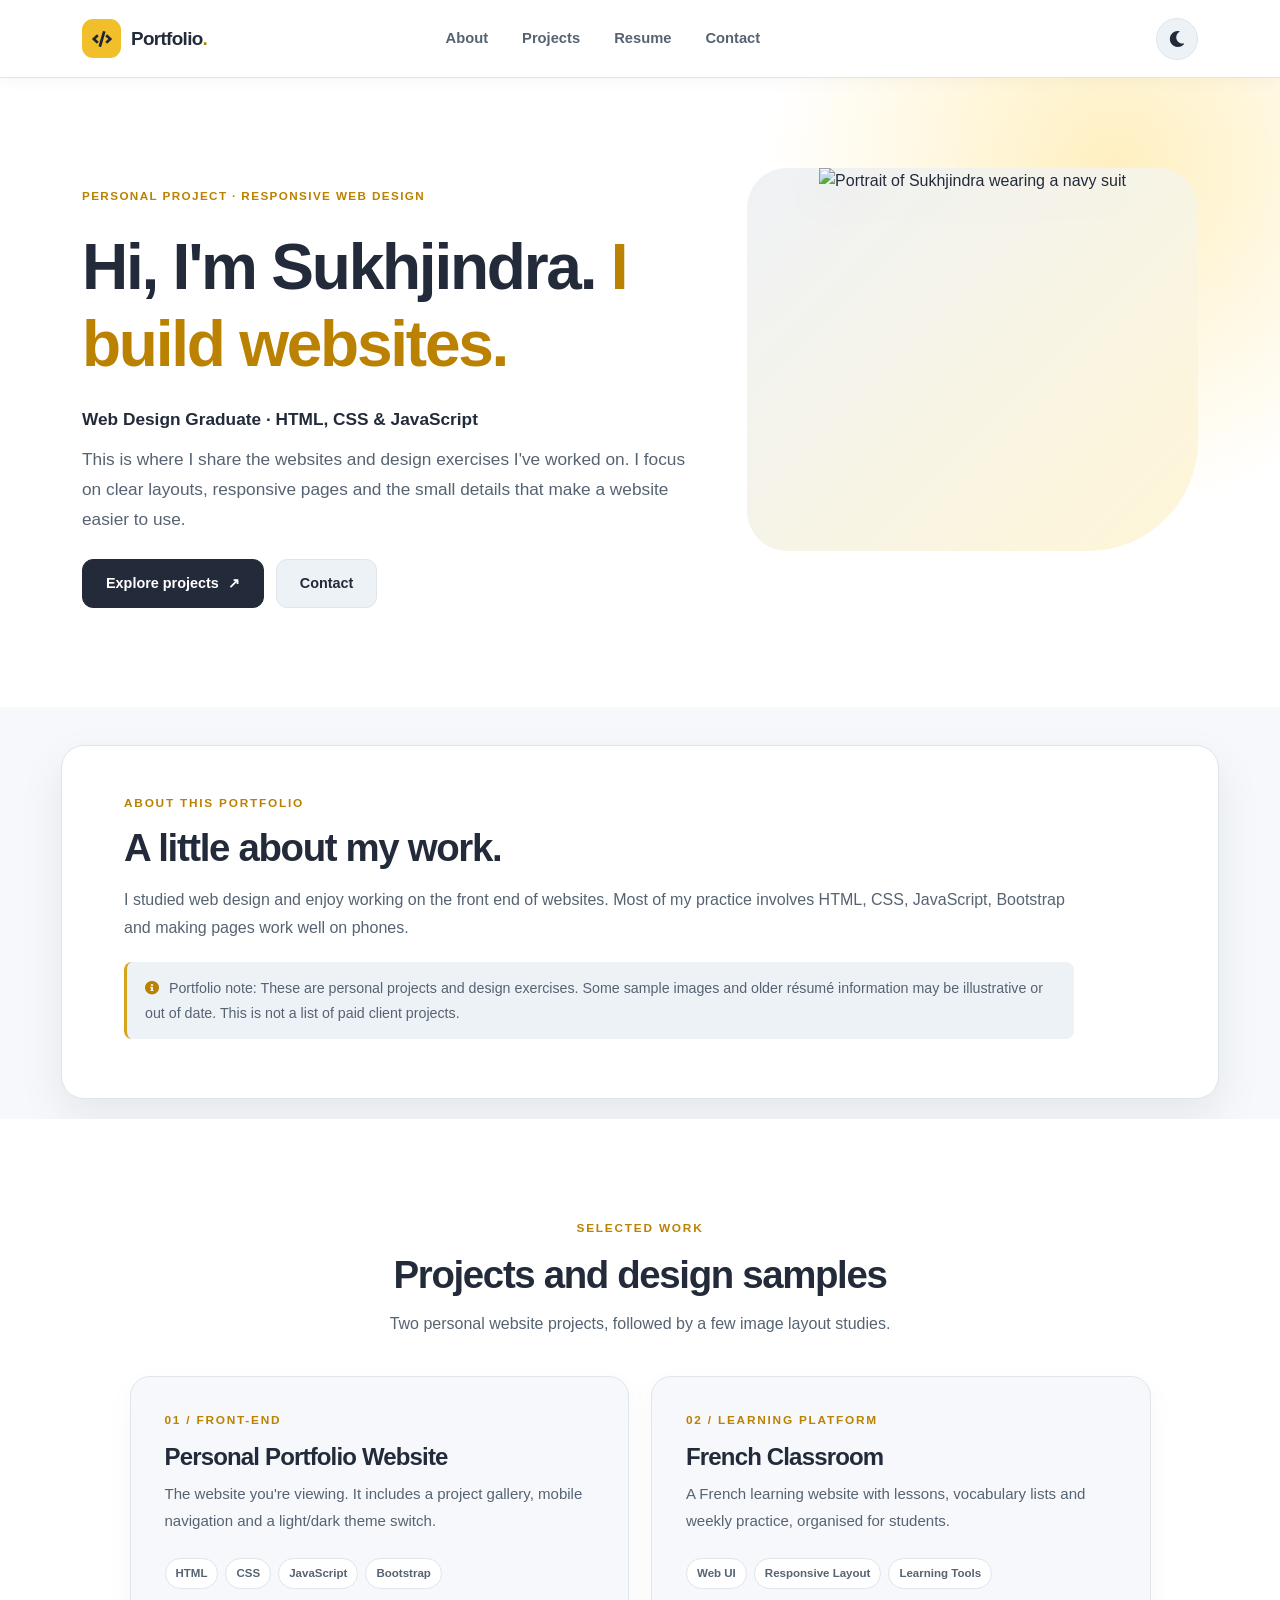
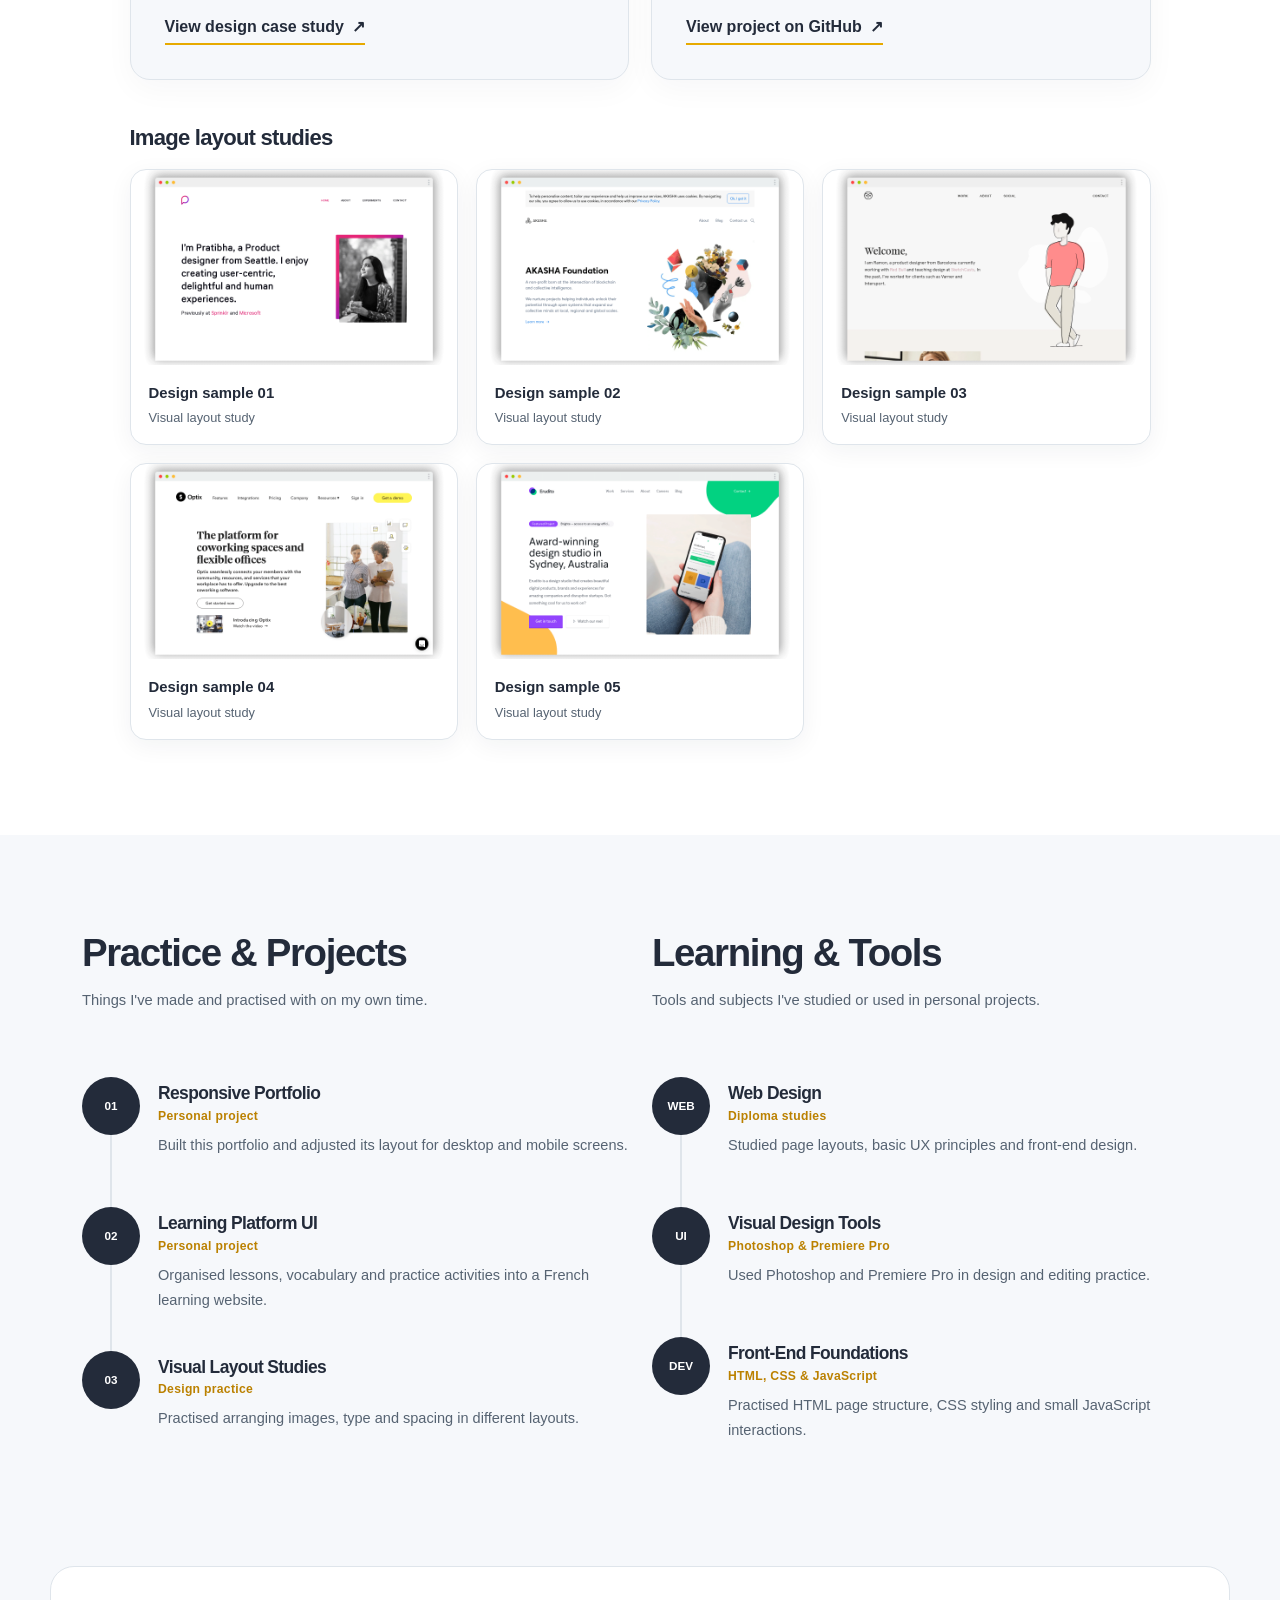
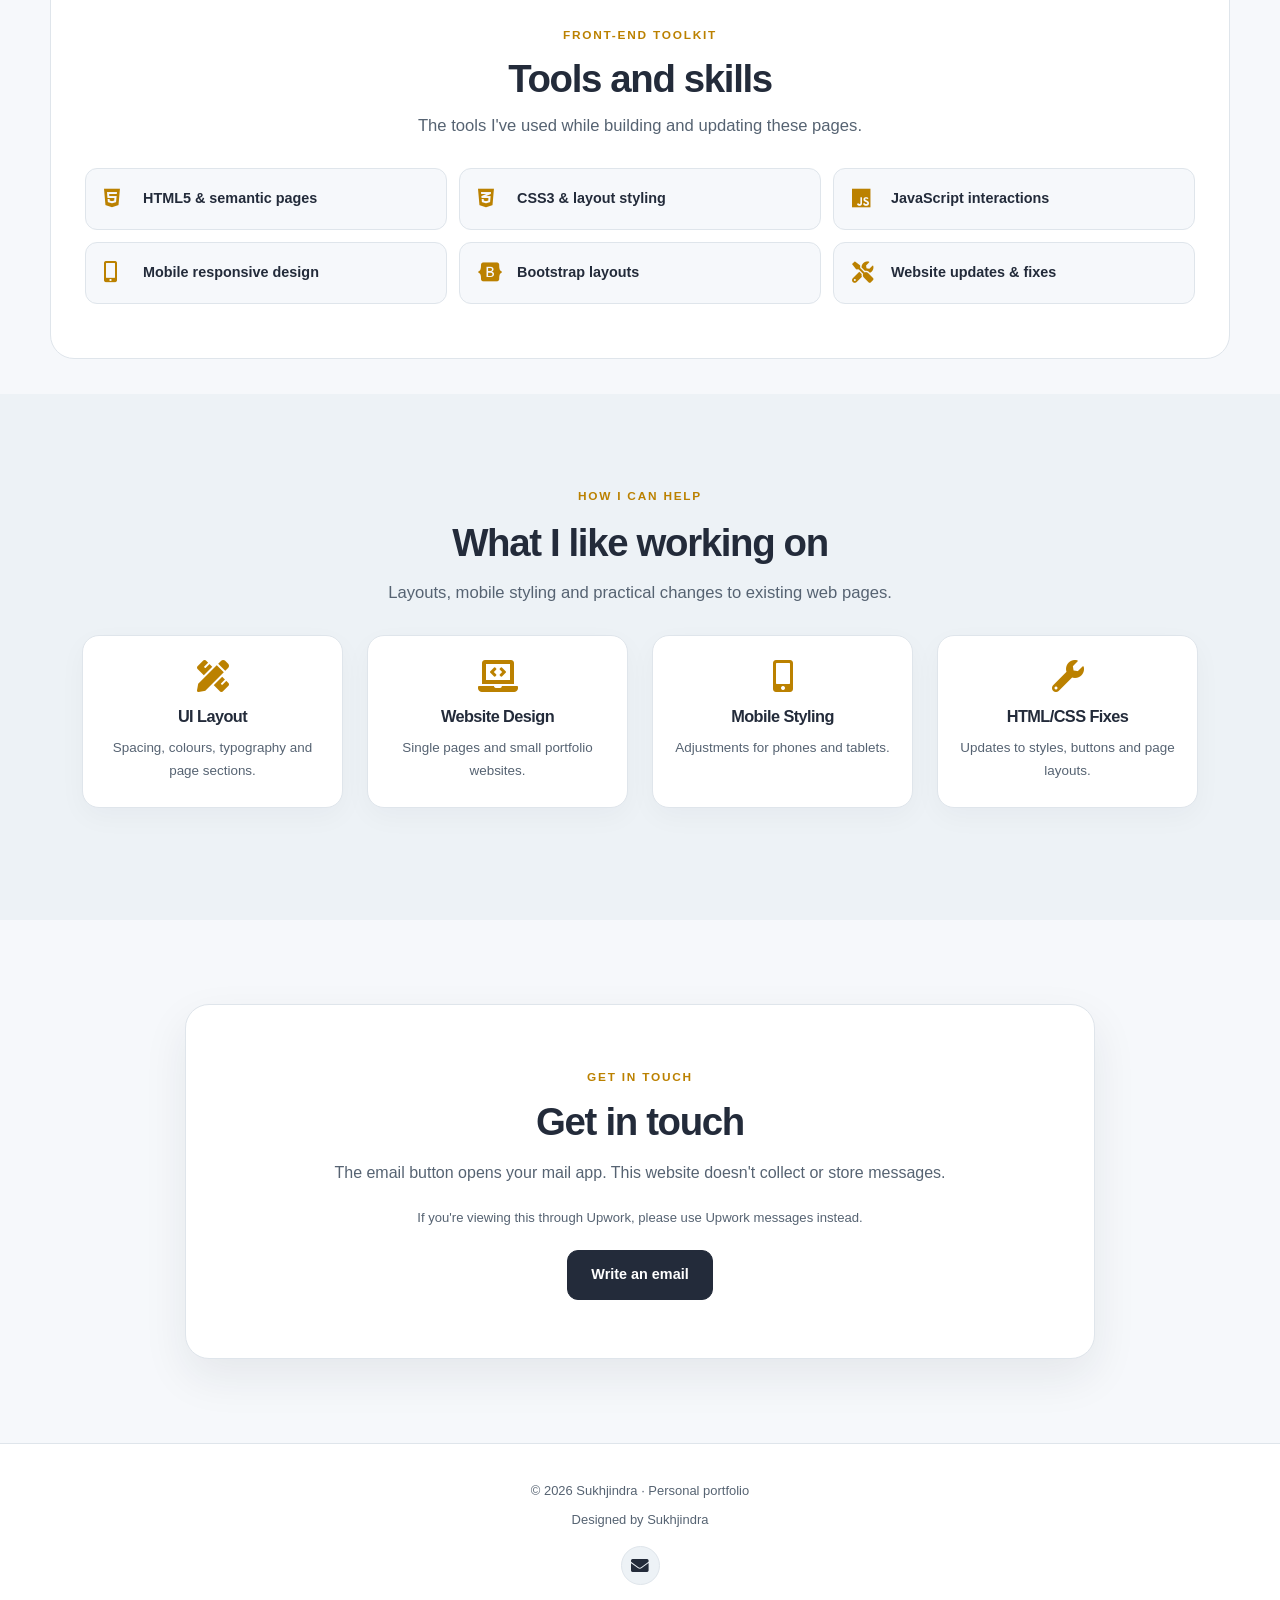
==== commit f3f007de: "Use natural portfolio copy, remove Instagram, and prepare optimized profile portrait" ====
--- a/index.html
+++ b/index.html
@@ -4,12 +4,12 @@
 <head>
   <meta charset="utf-8">
   <meta name="viewport" content="width=device-width, initial-scale=1, shrink-to-fit=no">
-  <meta name="description" content="A personal web design and résumé website showing responsive layouts, HTML, CSS, JavaScript, and design studies.">
+  <meta name="description" content="Sukhjindra's personal web design portfolio, featuring responsive websites and front-end projects.">
   <meta name="theme-color" content="#ffffff">
   <meta property="og:title" content="Personal Web Design Portfolio | Front-End & Responsive Websites">
   <meta property="og:description" content="Personal front-end design projects, responsive layouts, HTML, CSS and JavaScript.">
 
-  <title>Web Designer — Personal Portfolio &amp; Résumé</title>
+  <title>Sukhjindra | Web Designer &amp; Front-End Projects</title>
   <link rel="stylesheet" href="https://cdn.jsdelivr.net/npm/bootstrap@5.3.3/dist/css/bootstrap.min.css">
   <link rel="stylesheet" href="https://cdnjs.cloudflare.com/ajax/libs/font-awesome/5.15.3/css/all.min.css">
   <link rel="stylesheet" href="./css/style.css">
@@ -62,10 +62,10 @@
         <div class="col-lg-7 col-md-12 col-12 d-flex align-items-center">
           <div class="about-text">
             <small class="small-text">PERSONAL PROJECT · RESPONSIVE WEB DESIGN</small>
-            <h1>Building <span class="highlight">better-looking websites.</span></h1>
-            <p class="hero-signature">Hi, I'm Sukhjindra · Web Designer &amp; Front-End Creator</p>
-
-            <p class="intro-copy">I create clean, mobile-friendly website layouts and refine existing pages with HTML, CSS, JavaScript and Bootstrap. Explore the design work and practical front-end skills shown below.</p>
+            <h1>Hi, I'm Sukhjindra. <span class="highlight">I build websites.</span></h1>
+            <p class="hero-signature">Web Design Graduate · HTML, CSS &amp; JavaScript</p>
+
+            <p class="intro-copy">This is where I share the websites and design exercises I've worked on. I focus on clear layouts, responsive pages and the small details that make a website easier to use.</p>
 
             <div class="custom-btn-group mt-4">
               <!-- <a href="#" class="btn mr-lg-2 custom-btn"><i class='uil uil-file-alt'></i> Download Resume</a> -->
@@ -77,7 +77,7 @@
 
         <div class="col-lg-5 col-md-12 col-12">
           <div class="about-image svg">
-            <img src="images/undraw/IMG-1705-veed-remove-background.png" class="img-fluid" alt="Portfolio portrait" loading="eager">
+            <img src="images/portfolio-headshot.webp" class="img-fluid" alt="Portrait of Sukhjindra wearing a navy suit" width="440" height="550" loading="eager" fetchpriority="high">
           </div>
         </div>
 
@@ -88,9 +88,9 @@
     <div class="container-about">
       <div class="about-me">
         <span class="section-eyebrow">ABOUT THIS PORTFOLIO</span>
-        <h2>Design with clarity in mind.</h2>
-        <p>This personal website demonstrates page structure, responsive styling, visual presentation and simple user interactions. My focus is practical: readable layouts, usable navigation and polished details on desktop and mobile.</p>
-        <p class="portfolio-disclosure"><i class="fas fa-info-circle" aria-hidden="true"></i> This is a personal design showcase. Some résumé details and visual examples are illustrative or may be outdated; they should not be treated as verified client work or employment history.</p>
+        <h2>A little about my work.</h2>
+        <p>I studied web design and enjoy working on the front end of websites. Most of my practice involves HTML, CSS, JavaScript, Bootstrap and making pages work well on phones.</p>
+        <p class="portfolio-disclosure"><i class="fas fa-info-circle" aria-hidden="true"></i> Portfolio note: These are personal projects and design exercises. Some sample images and older résumé information may be illustrative or out of date. This is not a list of paid client projects.</p>
       </div>
     </div>
     <!-- PROJECTS -->
@@ -102,15 +102,15 @@
 
             <div class="col-lg-8 mx-auto">
               <span class="section-eyebrow">SELECTED WORK</span>
-                <h2>Projects &amp; design studies</h2>
-            </div>
-
-            <p class="gallery-note">Explore two personal web projects, followed by visual layout samples. The image gallery is for presentation practice, not a record of paid client commissions.</p>
+                <h2>Projects and design samples</h2>
+            </div>
+
+            <p class="gallery-note">Two personal website projects, followed by a few image layout studies.</p>
               <div class="featured-projects">
-                <article class="featured-project"><span class="project-number">01 / FRONT-END</span><h3>Personal Portfolio Website</h3><p>Responsive résumé and project layout with mobile navigation, design gallery and interactive theme controls.</p><div class="project-tech"><span>HTML</span><span>CSS</span><span>JavaScript</span><span>Bootstrap</span></div><a href="upwork-showcase.html" aria-label="View the personal portfolio design case study">View design case study <span aria-hidden="true">↗</span></a></article>
-                <article class="featured-project"><span class="project-number">02 / LEARNING PLATFORM</span><h3>French Classroom</h3><p>A personal learning-platform project showcasing lesson organisation, vocabulary, practice sections and interface design.</p><div class="project-tech"><span>Web UI</span><span>Responsive Layout</span><span>Learning Tools</span></div><a href="https://github.com/Github505050/french-classroom" target="_blank" rel="noopener noreferrer" aria-label="View the French Classroom project repository on GitHub">View project on GitHub <span aria-hidden="true">↗</span></a></article>
-              </div>
-              <h3 class="gallery-heading">Visual design gallery</h3>
+                <article class="featured-project"><span class="project-number">01 / FRONT-END</span><h3>Personal Portfolio Website</h3><p>The website you're viewing. It includes a project gallery, mobile navigation and a light/dark theme switch.</p><div class="project-tech"><span>HTML</span><span>CSS</span><span>JavaScript</span><span>Bootstrap</span></div><a href="upwork-showcase.html" aria-label="View the personal portfolio design case study">View design case study <span aria-hidden="true">↗</span></a></article>
+                <article class="featured-project"><span class="project-number">02 / LEARNING PLATFORM</span><h3>French Classroom</h3><p>A French learning website with lessons, vocabulary lists and weekly practice, organised for students.</p><div class="project-tech"><span>Web UI</span><span>Responsive Layout</span><span>Learning Tools</span></div><a href="https://github.com/Github505050/french-classroom" target="_blank" rel="noopener noreferrer" aria-label="View the French Classroom project repository on GitHub">View project on GitHub <span aria-hidden="true">↗</span></a></article>
+              </div>
+              <h3 class="gallery-heading">Image layout studies</h3>
               <div class="project-gallery" aria-label="Selected image gallery">
                 <figure class="study-card"><img src="images/project/project-image01.png" alt="Visual layout study 1" loading="lazy" decoding="async"><figcaption><strong>Design sample 01</strong><span>Visual layout study</span></figcaption></figure>
                 <figure class="study-card"><img src="images/project/project-image02.png" alt="Visual layout study 2" loading="lazy" decoding="async"><figcaption><strong>Design sample 02</strong><span>Visual layout study</span></figcaption></figure>
@@ -129,7 +129,7 @@
 
           <div class="col-lg-6 col-12">
             <h2 class="mb-4">Practice &amp; Projects</h2>
-            <p class="timeline-note">Personal work and design practice, not a list of commissioned jobs.</p>
+            <p class="timeline-note">Things I've made and practised with on my own time.</p>
 
             <div class="timeline">
               <div class="timeline-wrapper">
@@ -138,7 +138,7 @@
                 </div>
                 <div class="timeline-info">
                   <h3><span>Responsive Portfolio</span><small>Personal project</small></h3>
-                  <p>Designed and refined a responsive front-end portfolio with project previews, mobile navigation and theme controls.</p>
+                  <p>Built this portfolio and adjusted its layout for desktop and mobile screens.</p>
                 </div>
               </div>
 
@@ -148,7 +148,7 @@
                 </div>
                 <div class="timeline-info">
                   <h3><span>Learning Platform UI</span><small>Personal project</small></h3>
-                  <p>Worked on interface structure and design presentation for a French learning website.</p>
+                  <p>Organised lessons, vocabulary and practice activities into a French learning website.</p>
                 </div>
               </div>
 
@@ -158,7 +158,7 @@
                 </div>
                 <div class="timeline-info">
                   <h3><span>Visual Layout Studies</span><small>Design practice</small></h3>
-                  <p>Explored composition, spacing, imagery and typography through visual design examples.</p>
+                  <p>Practised arranging images, type and spacing in different layouts.</p>
                 </div>
               </div>
 
@@ -169,7 +169,7 @@
 
           <div class="col-lg-6 col-12">
             <h2 class="mb-4 mobile-mt-2">Learning &amp; Tools</h2>
-            <p class="timeline-note">A snapshot of subjects and tools used for design practice.</p>
+            <p class="timeline-note">Tools and subjects I've studied or used in personal projects.</p>
 
             <div class="timeline">
               <div class="timeline-wrapper">
@@ -178,7 +178,7 @@
                 </div>
                 <div class="timeline-info">
                   <h3><span>Web Design</span><small>Diploma studies</small></h3>
-                  <p>Web layouts, user experience fundamentals and design methods for websites and interfaces.</p>
+                  <p>Studied page layouts, basic UX principles and front-end design.</p>
                 </div>
               </div>
 
@@ -188,7 +188,7 @@
                 </div>
                 <div class="timeline-info">
                   <h3><span>Visual Design Tools</span><small>Photoshop &amp; Premiere Pro</small></h3>
-                  <p>Image editing, basic visual composition and presentation assets for design projects.</p>
+                  <p>Used Photoshop and Premiere Pro in design and editing practice.</p>
                 </div>
               </div>
 
@@ -198,7 +198,7 @@
                 </div>
                 <div class="timeline-info">
                   <h3><span>Front-End Foundations</span><small>HTML, CSS &amp; JavaScript</small></h3>
-                  <p>Page structure, responsive styles, browser interactions and semantic HTML fundamentals.</p>
+                  <p>Practised HTML page structure, CSS styling and small JavaScript interactions.</p>
                 </div>
               </div>
 
@@ -211,8 +211,8 @@
     <!-- Skills -->
     <section class="skills-section" id="skills" aria-labelledby="skills-heading">
       <span class="section-eyebrow">FRONT-END TOOLKIT</span>
-      <h2 id="skills-heading">Skills I work with</h2>
-      <p class="section-subtitle">Practical tools and techniques for straightforward website projects.</p>
+      <h2 id="skills-heading">Tools and skills</h2>
+      <p class="section-subtitle">The tools I've used while building and updating these pages.</p>
       <ul class="skills-list">
         <li><i class="fab fa-html5" aria-hidden="true"></i><span>HTML5 &amp; semantic pages</span></li>
         <li><i class="fab fa-css3-alt" aria-hidden="true"></i><span>CSS3 &amp; layout styling</span></li>
@@ -228,8 +228,8 @@
     <section id="service" class="section">
       <div class="container text-center">
         <span class="section-eyebrow">HOW I CAN HELP</span>
-        <h2 class="section-title mb-4">Small website projects &amp; improvements</h2>
-        <p class="section-subtitle">Clear, focused front-end work—from a single page to simple visual fixes.</p>
+        <h2 class="section-title mb-4">What I like working on</h2>
+        <p class="section-subtitle">Layouts, mobile styling and practical changes to existing web pages.</p>
         
 
         <div class="row">
@@ -237,7 +237,7 @@
             <div class="custom-card card border">
               <div class="card-body">
                 <i class="fas fa-pencil-ruler icons" aria-hidden="true"></i>
-                <h3>UI Layout</h3><p>Improve spacing, typography and structure.</p>
+                <h3>UI Layout</h3><p>Spacing, colours, typography and page sections.</p>
               </div>
             </div>
           </div>
@@ -245,7 +245,7 @@
             <div class="custom-card card border">
               <div class="card-body">
                 <i class="fas fa-laptop-code icons" aria-hidden="true"></i>
-                <h3>Website Design</h3><p>Build clear and modern front-end pages.</p>
+                <h3>Website Design</h3><p>Single pages and small portfolio websites.</p>
               </div>
             </div>
           </div>
@@ -253,7 +253,7 @@
             <div class="custom-card card border">
               <div class="card-body">
                 <i class="fas fa-mobile-alt icons" aria-hidden="true"></i>
-                <h3>Mobile Styling</h3><p>Fix layouts for smaller screens.</p>
+                <h3>Mobile Styling</h3><p>Adjustments for phones and tablets.</p>
               </div>
             </div>
           </div>
@@ -261,7 +261,7 @@
             <div class="custom-card card border">
               <div class="card-body">
                 <i class="fas fa-wrench icons" aria-hidden="true"></i>
-                <h3>HTML/CSS Fixes</h3><p>Polish sections and repair visual bugs.</p>
+                <h3>HTML/CSS Fixes</h3><p>Updates to styles, buttons and page layouts.</p>
               </div>
             </div>
           </div>
@@ -272,20 +272,19 @@
     <section class="contact py-5" id="contact">
       <div class="container"><div class="contact-panel">
         <span class="section-eyebrow">GET IN TOUCH</span>
-        <h2>Have a website idea?</h2>
-        <p>This website is hosted on GitHub Pages. The email link below opens your mail app; this site does not collect or store contact messages.</p>
-        <p class="contact-note">If you found my work through Upwork, please contact me through Upwork messages rather than the email link.</p>
+        <h2>Get in touch</h2>
+        <p>The email button opens your mail app. This website doesn't collect or store messages.</p>
+        <p class="contact-note">If you're viewing this through Upwork, please use Upwork messages instead.</p>
         <a class="btn custom-btn custom-btn-bg" href="mailto:sukhjindrasinghind89@gmail.com?subject=Website%20Enquiry">Write an email</a>
       </div></div>
     </section>
   </main>
     <footer class="footer py-5"><div class="container text-center">
-      <p class="copyright-text">© 2026 Personal Portfolio · Design demonstration</p>
+      <p class="copyright-text">© 2026 Sukhjindra · Personal portfolio</p>
       <p class="copyright-text">Designed by Sukhjindra</p>
       <div class="social-icons">
         <a href="mailto:sukhjindrasinghind89@gmail.com" aria-label="Email"><i class="fas fa-envelope" aria-hidden="true"></i></a>
-        <a href="https://www.instagram.com/am_sukhi_/" target="_blank" rel="noopener noreferrer" aria-label="Instagram"><i class="fab fa-instagram" aria-hidden="true"></i></a>
-      </div>
+        </div>
     </div></footer>
     <script src="https://cdn.jsdelivr.net/npm/bootstrap@5.3.3/dist/js/bootstrap.bundle.min.js"></script>
     <script src="js/custom.js" defer></script>
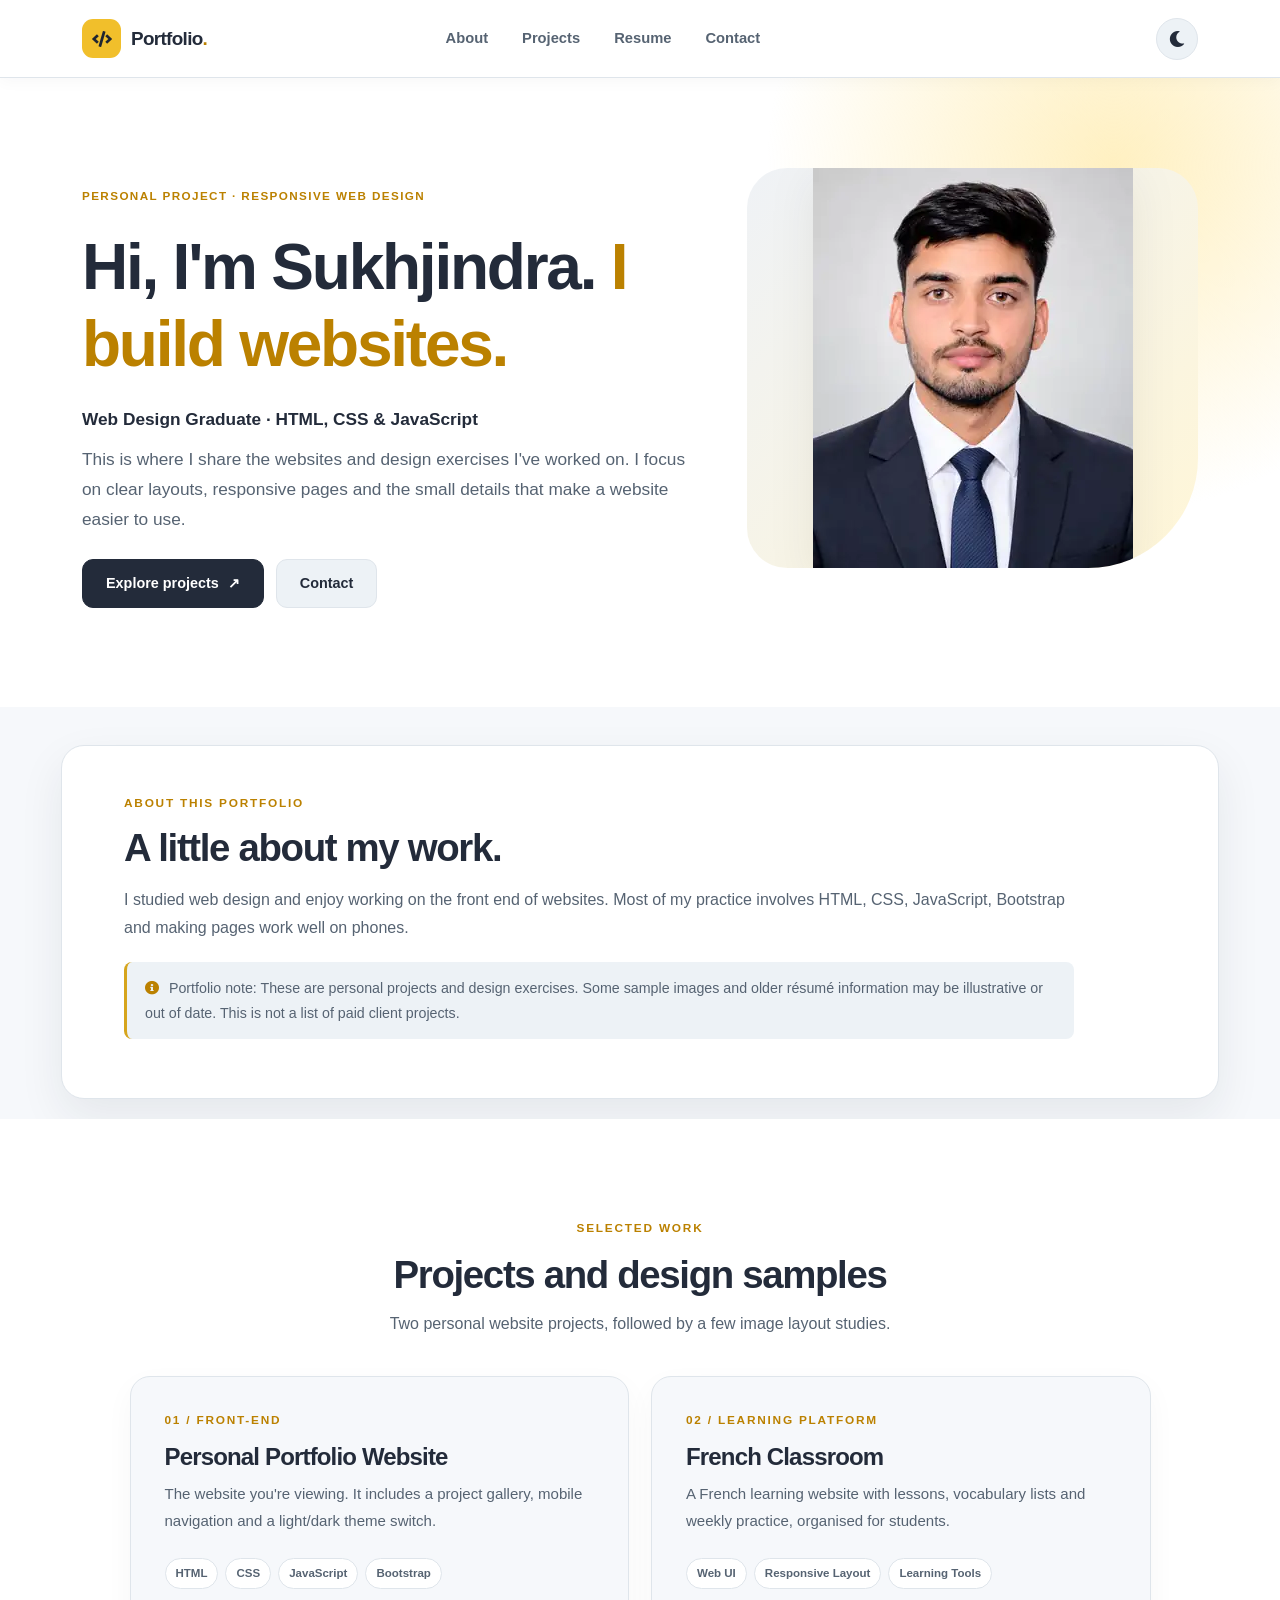
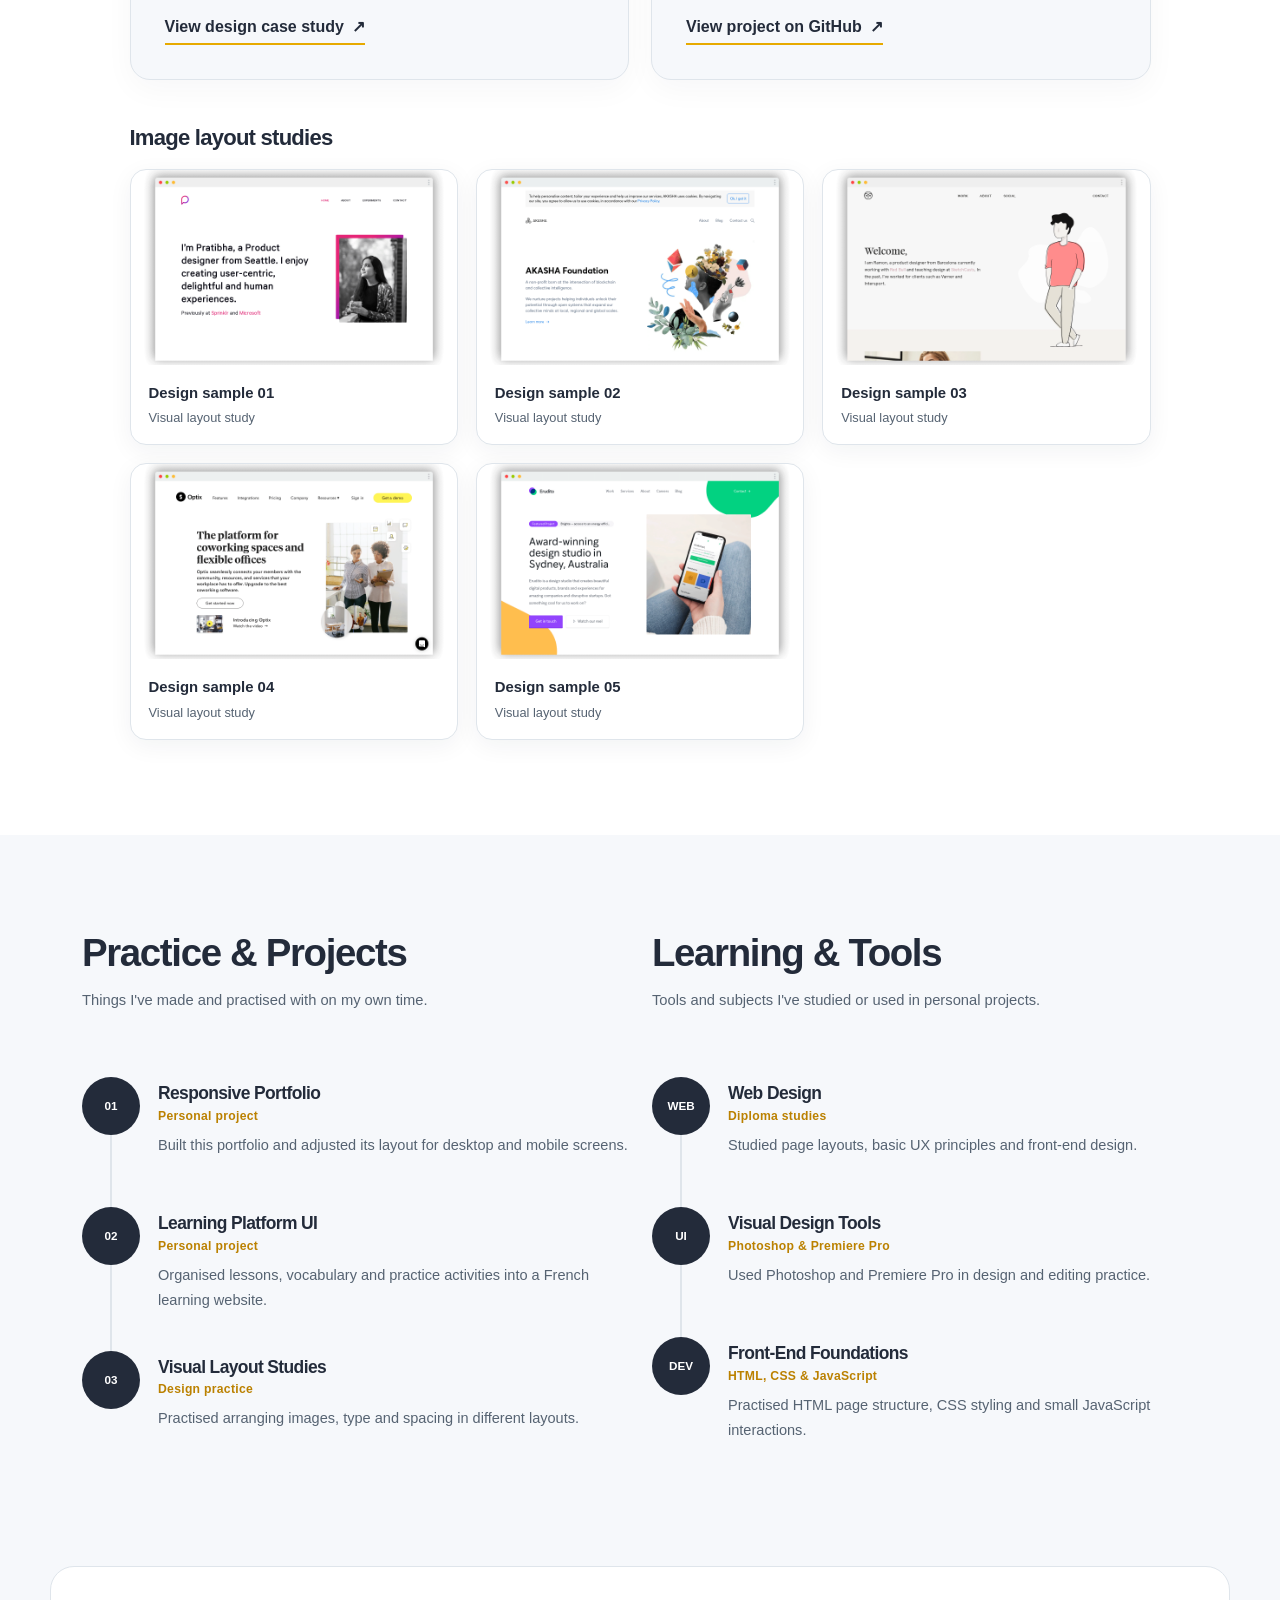
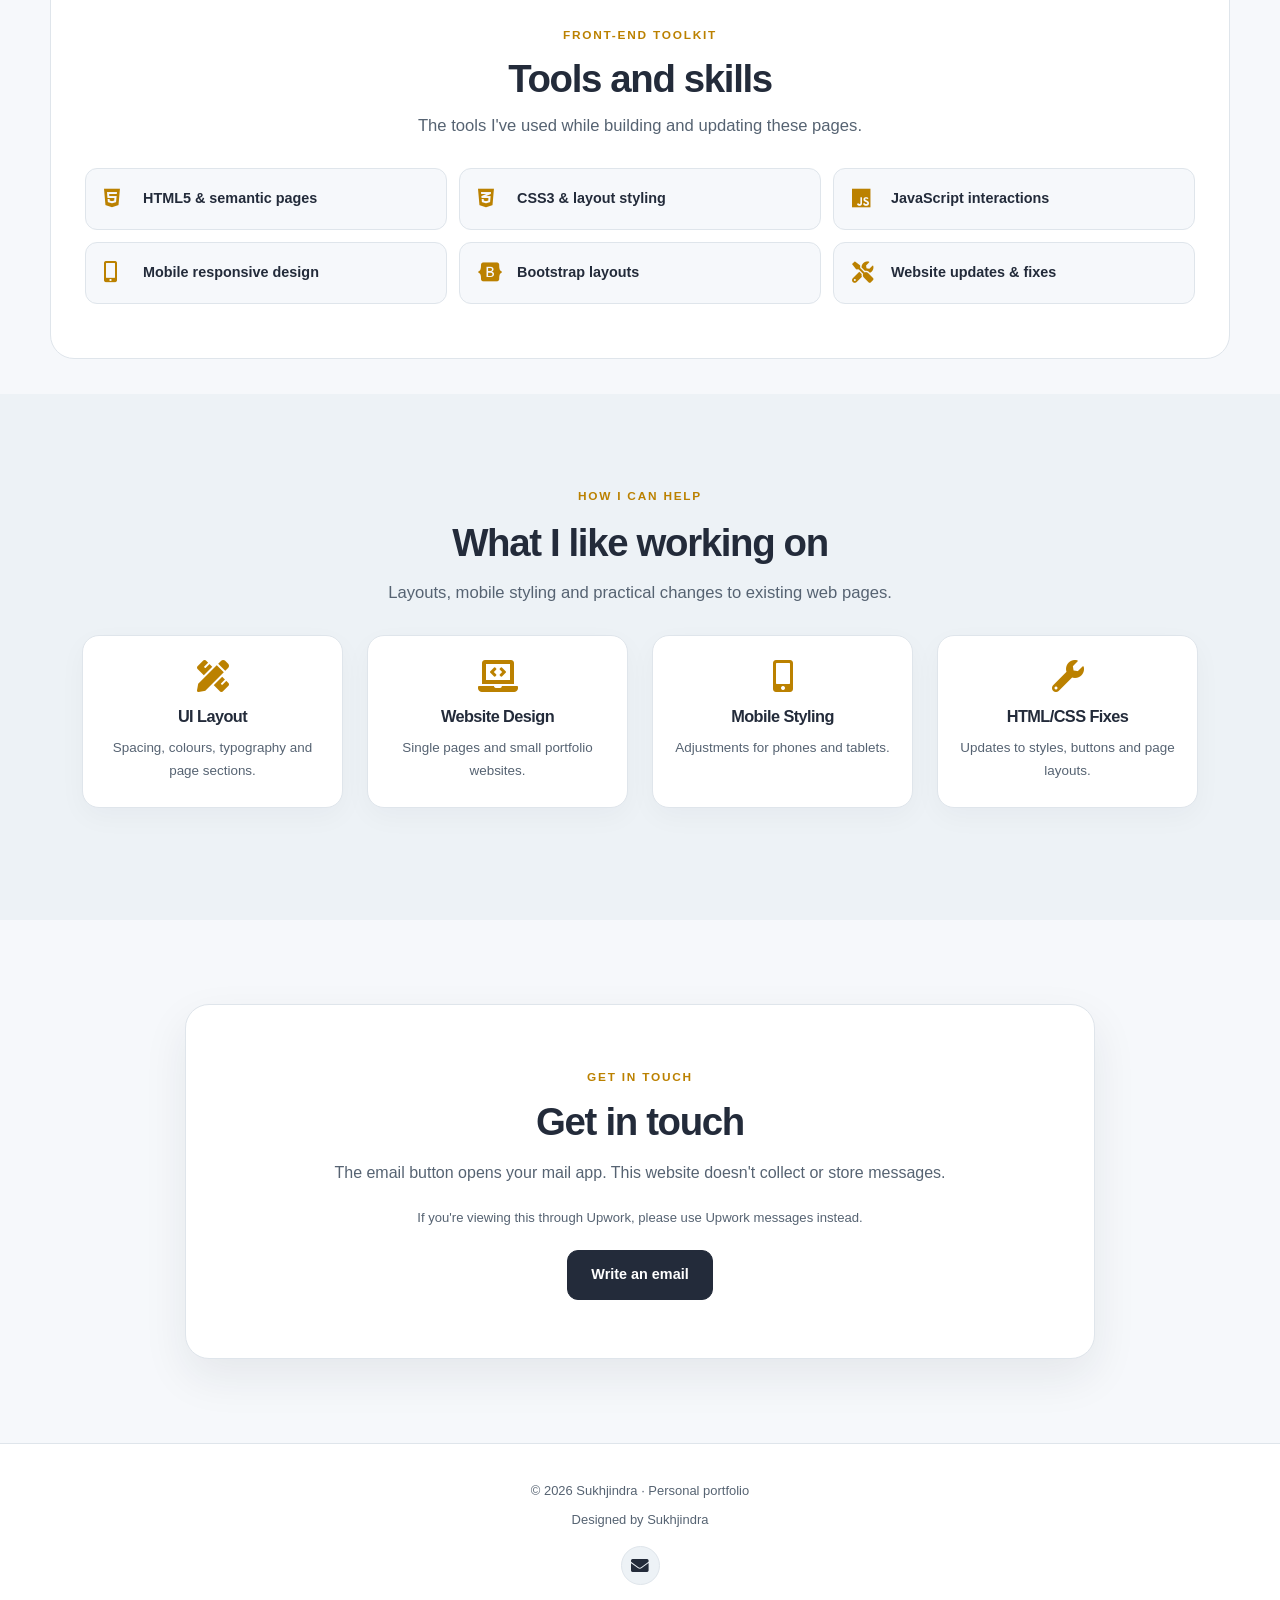
==== commit 73daf328: "Match portrait dimensions and preserve correct image layout" ====
--- a/index.html
+++ b/index.html
@@ -77,7 +77,7 @@
 
         <div class="col-lg-5 col-md-12 col-12">
           <div class="about-image svg">
-            <img src="images/portfolio-headshot.webp" class="img-fluid" alt="Portrait of Sukhjindra wearing a navy suit" width="440" height="550" loading="eager" fetchpriority="high">
+            <img src="images/portfolio-headshot.webp" class="img-fluid" alt="Portrait of Sukhjindra wearing a navy suit" width="320" height="400" loading="eager" fetchpriority="high">
           </div>
         </div>
 
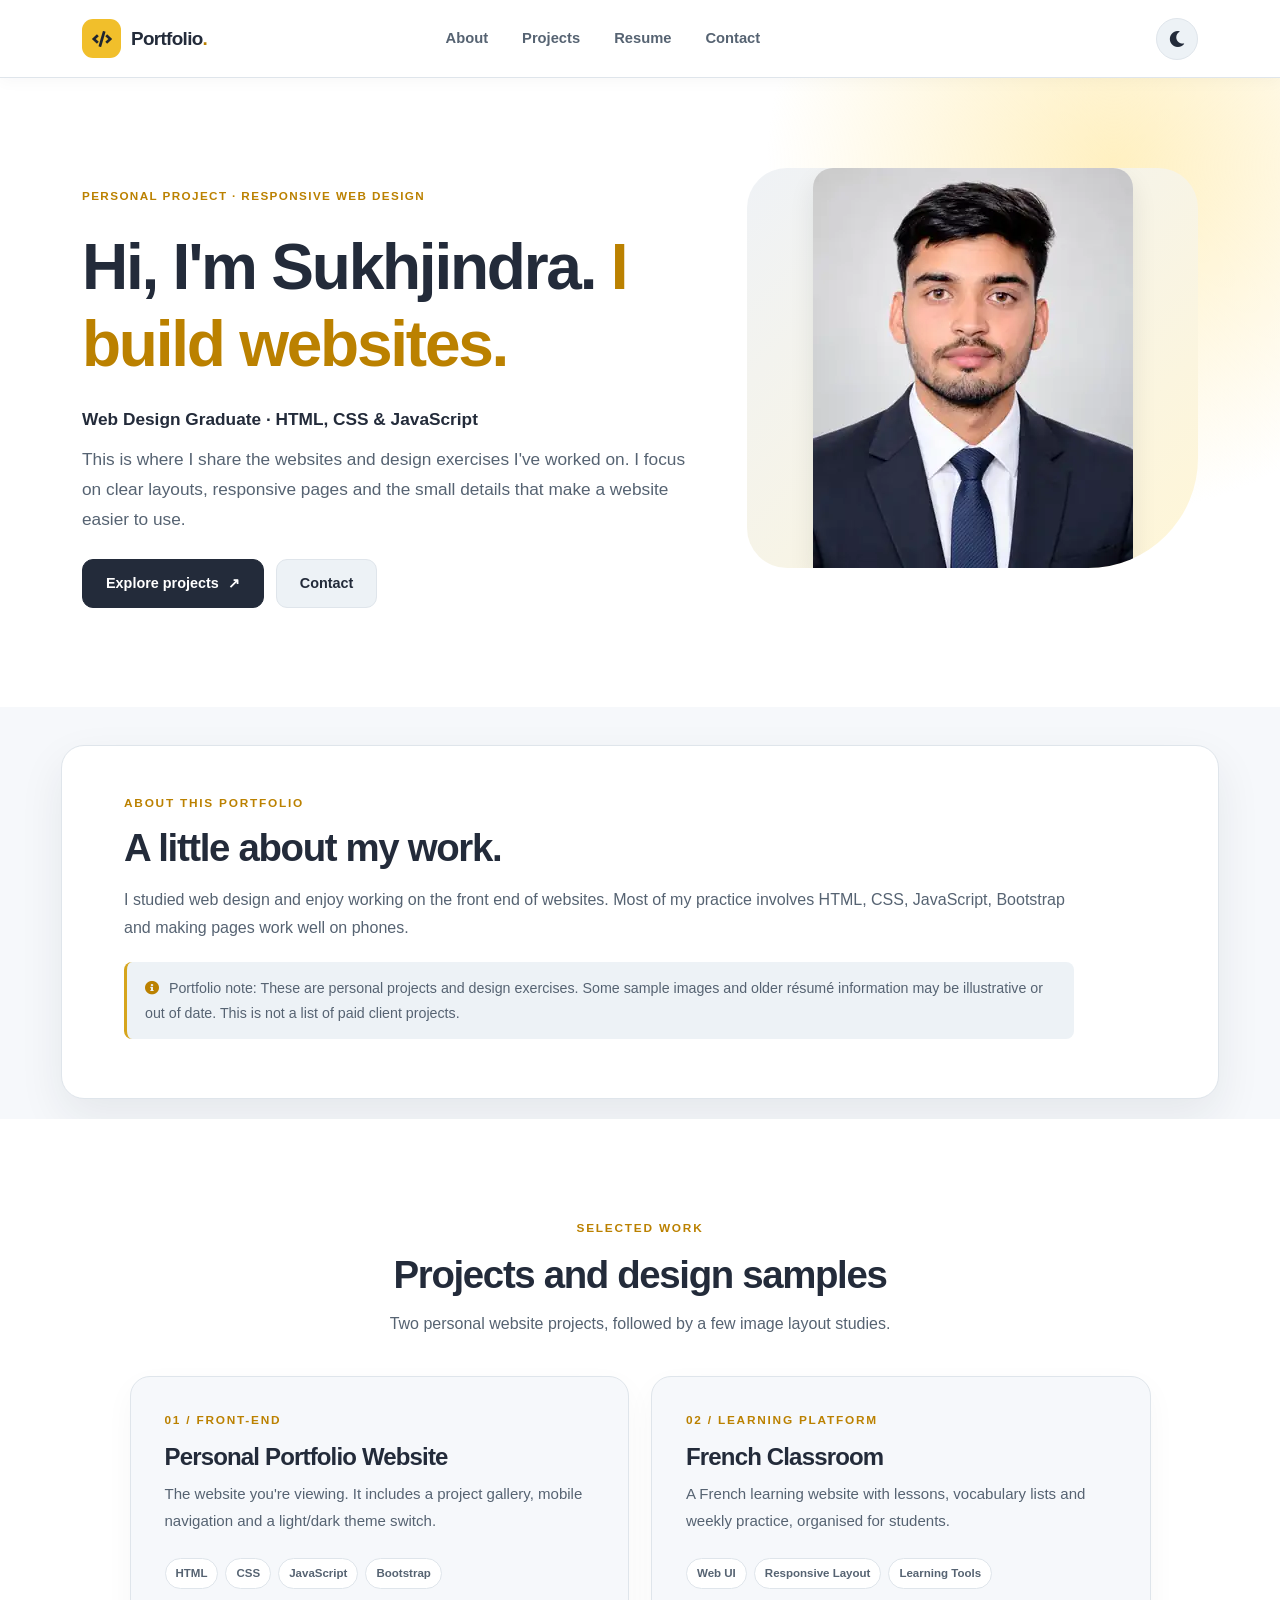
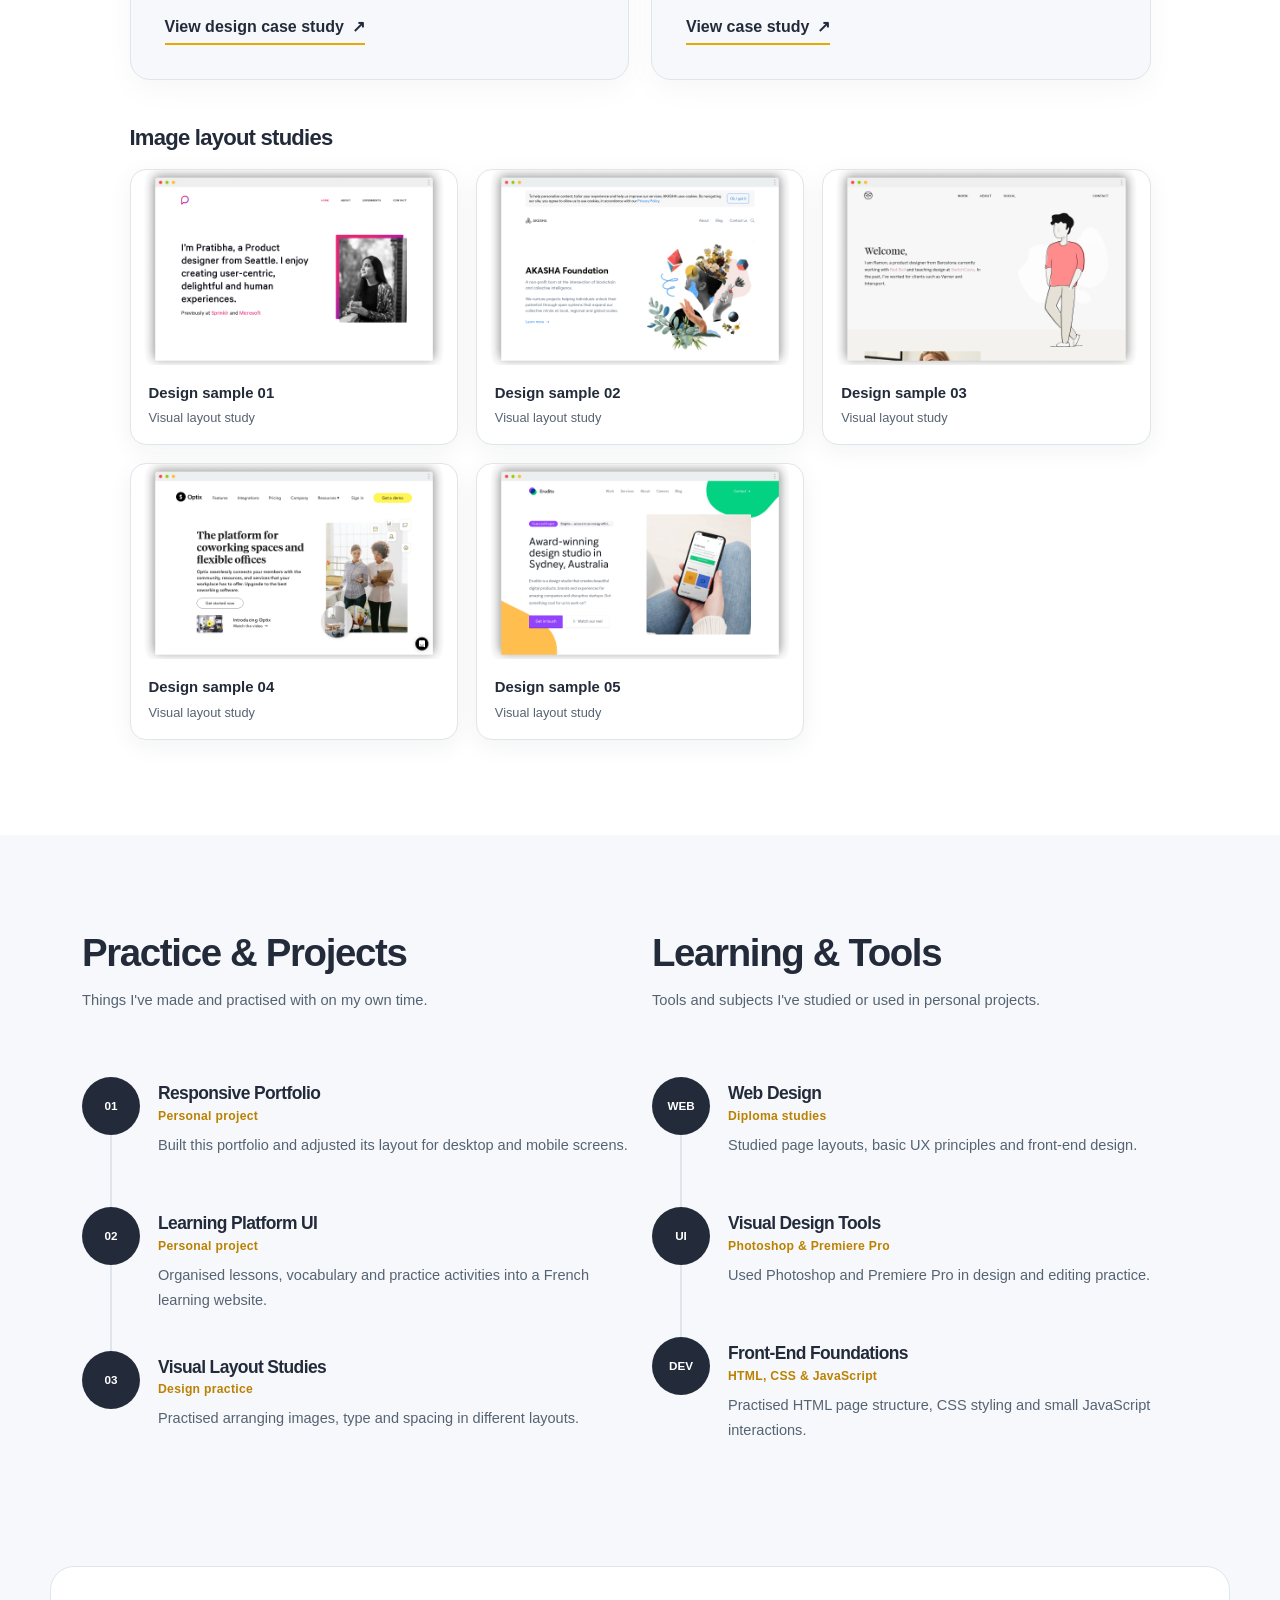
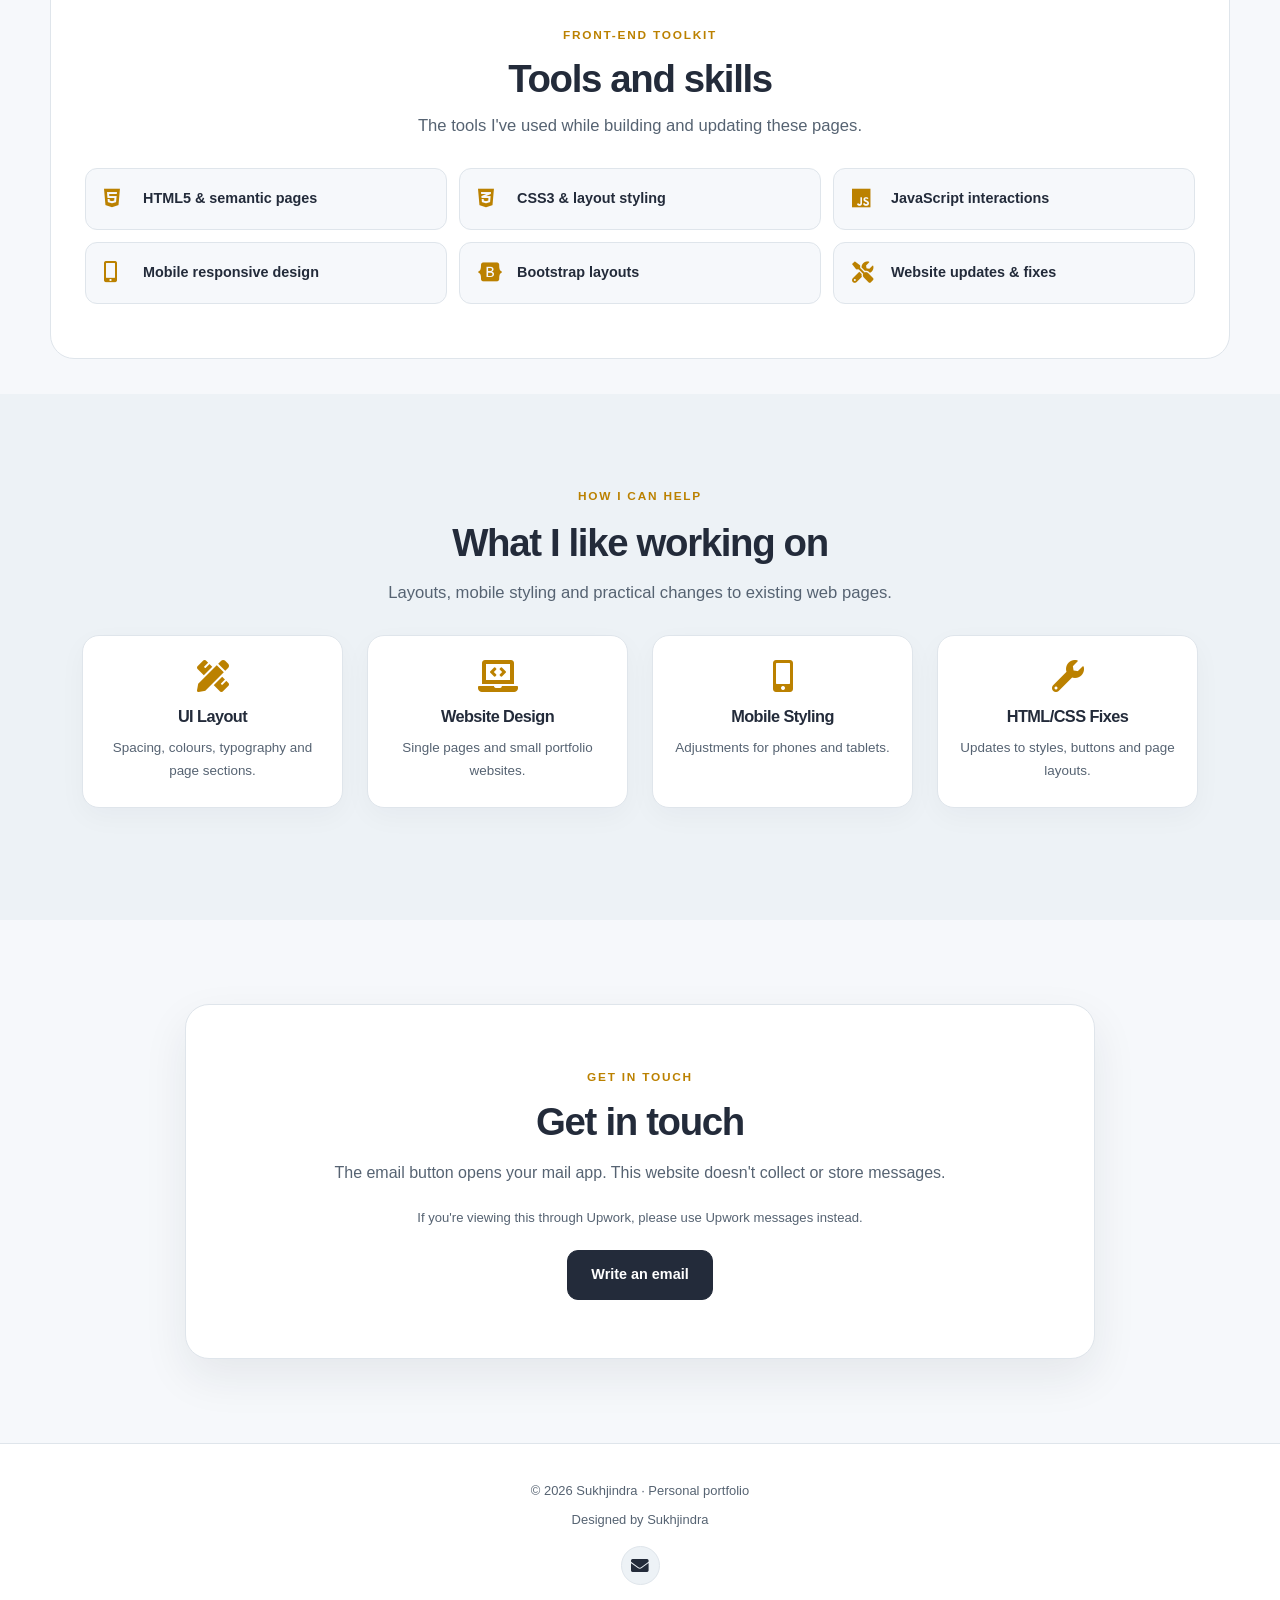
==== commit 9159d770: "Link French Classroom portfolio card to public case study instead of GitHub repository" ====
--- a/index.html
+++ b/index.html
@@ -108,7 +108,7 @@
             <p class="gallery-note">Two personal website projects, followed by a few image layout studies.</p>
               <div class="featured-projects">
                 <article class="featured-project"><span class="project-number">01 / FRONT-END</span><h3>Personal Portfolio Website</h3><p>The website you're viewing. It includes a project gallery, mobile navigation and a light/dark theme switch.</p><div class="project-tech"><span>HTML</span><span>CSS</span><span>JavaScript</span><span>Bootstrap</span></div><a href="upwork-showcase.html" aria-label="View the personal portfolio design case study">View design case study <span aria-hidden="true">↗</span></a></article>
-                <article class="featured-project"><span class="project-number">02 / LEARNING PLATFORM</span><h3>French Classroom</h3><p>A French learning website with lessons, vocabulary lists and weekly practice, organised for students.</p><div class="project-tech"><span>Web UI</span><span>Responsive Layout</span><span>Learning Tools</span></div><a href="https://github.com/Github505050/french-classroom" target="_blank" rel="noopener noreferrer" aria-label="View the French Classroom project repository on GitHub">View project on GitHub <span aria-hidden="true">↗</span></a></article>
+                <article class="featured-project"><span class="project-number">02 / LEARNING PLATFORM</span><h3>French Classroom</h3><p>A French learning website with lessons, vocabulary lists and weekly practice, organised for students.</p><div class="project-tech"><span>Web UI</span><span>Responsive Layout</span><span>Learning Tools</span></div><a href="https://github505050.github.io/french-classroom/portfolio.html" target="_blank" rel="noopener noreferrer" aria-label="Open the French Classroom design case study">View case study <span aria-hidden="true">↗</span></a></article>
               </div>
               <h3 class="gallery-heading">Image layout studies</h3>
               <div class="project-gallery" aria-label="Selected image gallery">
--- a/css/style.css
+++ b/css/style.css
@@ -45,7 +45,7 @@
 .custom-btn.custom-btn-bg:hover { background:#404e63; color:#fff; }
 .custom-btn-outline:hover { border-color:#d29a03; background:#fff3cc; color:#4a3d15; }
 .about-image { display:flex; justify-content:center; align-items:flex-end; background:linear-gradient(135deg,#eff2f6,#fff6d7); border-radius:40px 40px 110px 40px; min-height:325px; overflow:hidden; }
-.about-image img { object-fit:contain; max-height:470px; width:auto; filter:drop-shadow(0 12px 22px rgba(22,30,43,.08)); }
+.about-image img { display:block; object-fit:contain; width:min(100%,320px); height:auto; max-height:400px; border-radius:20px 20px 0 0; box-shadow:0 12px 26px rgba(22,30,43,.09); }
 /* Introduction */
 .container-about { max-width:1190px; margin:0 auto; padding:0 16px; }
 .about-me { width:100%; padding:43px clamp(24px,5vw,62px); margin:38px 0 20px; background:var(--surface); border:1px solid var(--line); border-radius:23px; box-shadow:var(--shadow); }
@@ -132,7 +132,7 @@
 @media(max-width:991px) {
   .about { padding:60px 0 70px; }
   .about-image { margin:35px auto 0; max-width:560px; min-height:250px; }
-  .about-image img { max-height:400px; }
+  .about-image img { max-height:370px; }
   .navbar-collapse { padding:14px 8px 8px; background:var(--surface); }
   .navbar .navbar-nav { align-items:stretch; gap:4px; }
   .navbar .nav-link { display:block; text-align:left; }
@@ -155,7 +155,7 @@
   .hero-signature { font-size:.93rem; }
   .intro-copy { font-size:.97rem; }
   .about-image { min-height:210px; border-radius:24px 24px 65px 24px; }
-  .about-image img { max-height:290px; }
+  .about-image img { max-height:290px; width:min(80%,260px); }
   .small-text { font-size:.62rem; }
   .project-gallery,.skills-list { grid-template-columns:1fr; }
   .study-card img { height:auto; max-height:285px; object-fit:contain; background:var(--canvas); }
